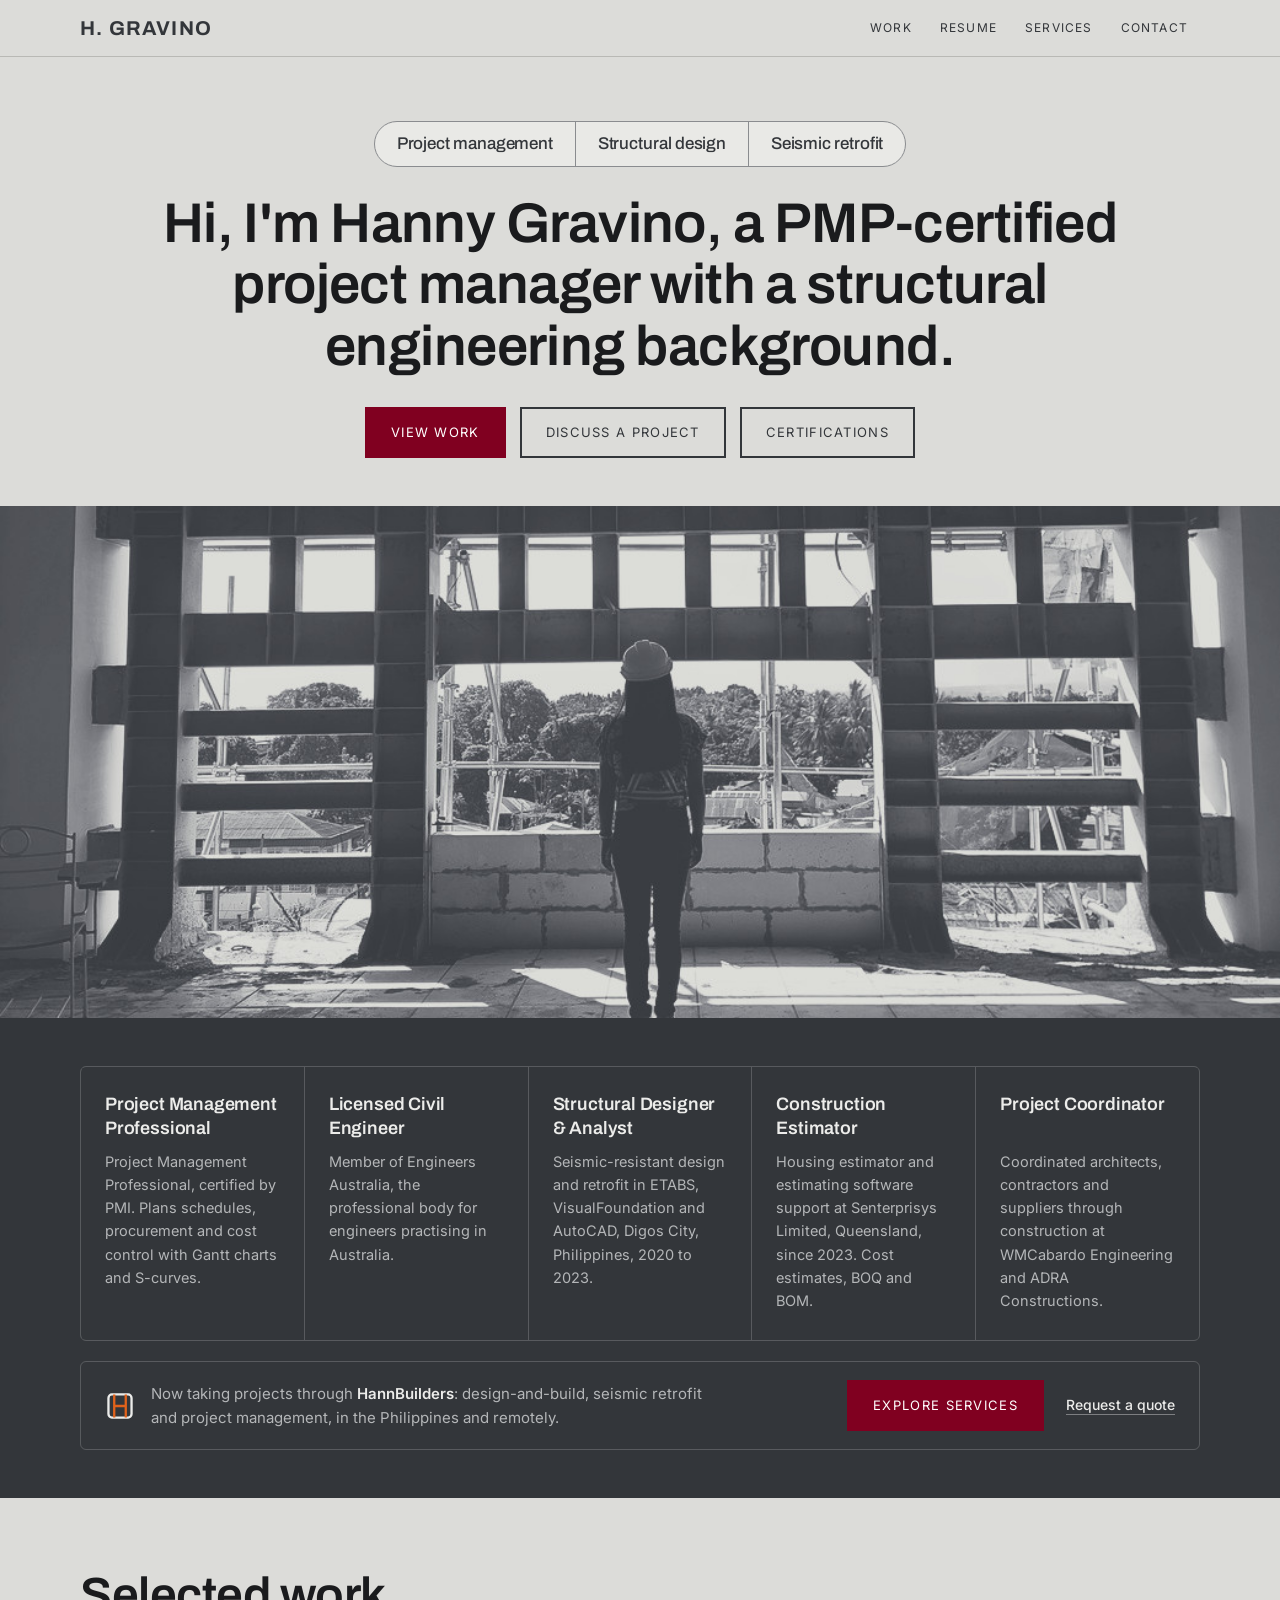
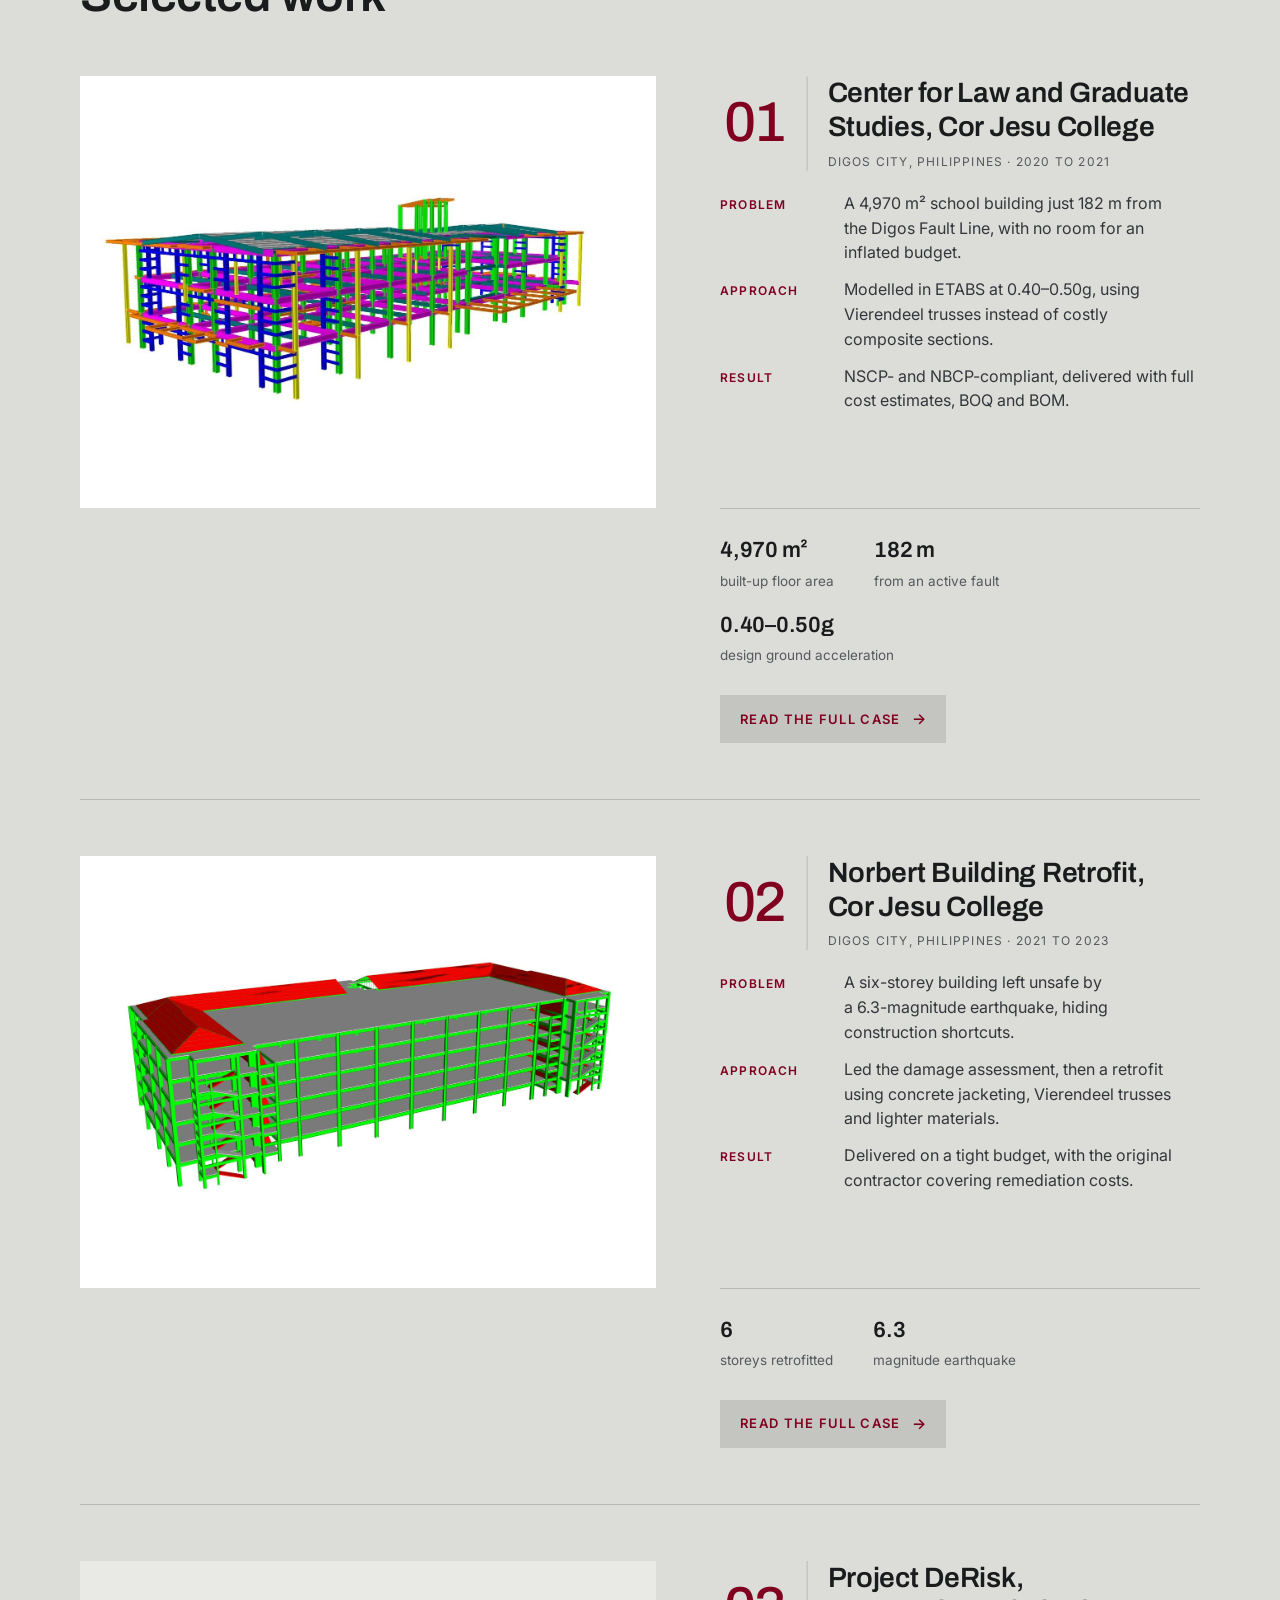
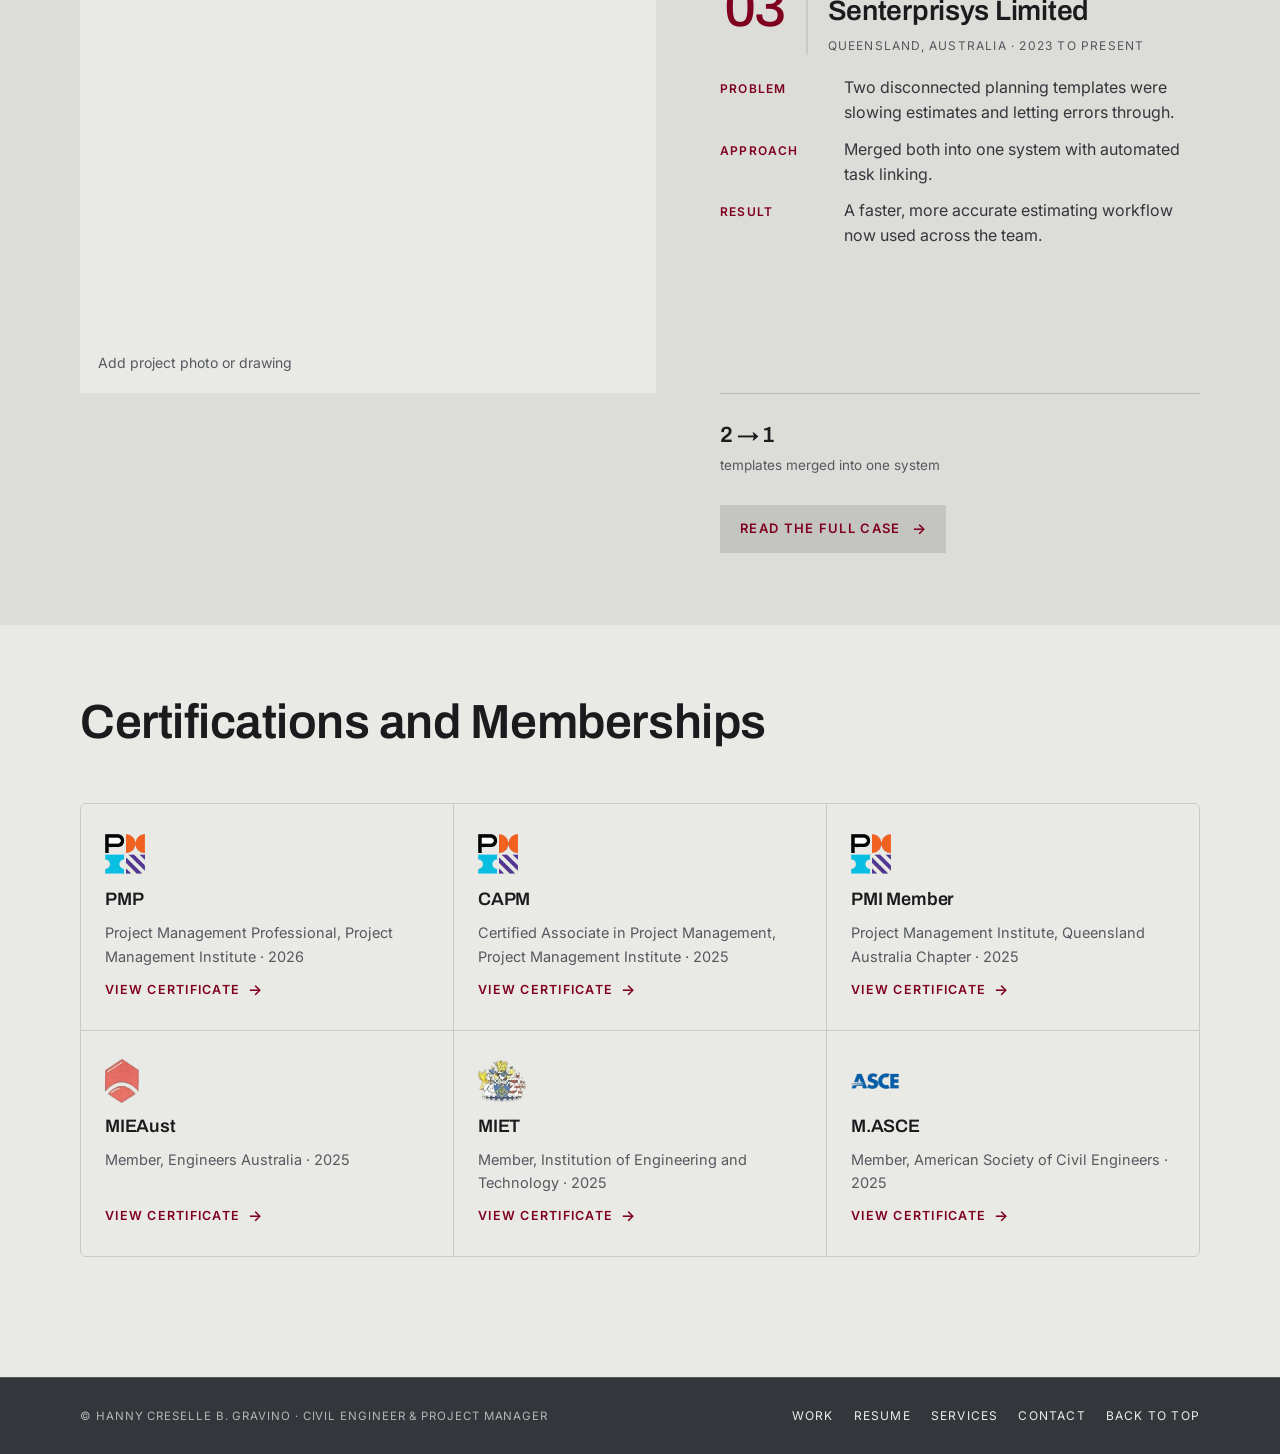
==== index.html @ 773bd971 "Turn the qualifications button into a HannBuilders teaser strip Framed strip the width of the table:" ====
<!doctype html>
<html lang="en">
<head>
<meta charset="utf-8">
<meta name="viewport" content="width=device-width, initial-scale=1">
<title>Gravino Engineering</title>
<meta name="description" content="Hanny Gravino, PMP-certified project manager with a structural engineering background.">
<link rel="preconnect" href="https://fonts.googleapis.com">
<link rel="preconnect" href="https://fonts.gstatic.com" crossorigin>
<link href="https://fonts.googleapis.com/css2?family=Archivo:wght@500;600;700&family=Inter:wght@400;500;600&display=swap" rel="stylesheet">
<link rel="stylesheet" href="styles.css">
</head>
<body>
<div id="top"></div>

<header class="site-nav">
  <div class="wrap nav-inner">
    <a class="wordmark" href="index.html#top">H. Gravino</a>
    <nav aria-label="Main">
      <ul class="nav-links">
        <li><a href="index.html#work">Work</a></li>
        <li><a href="resume.html">Resume</a></li>
        <li><a href="services.html">Services</a></li>
        <li><a href="contact.html">Contact</a></li>
      </ul>
    </nav>
  </div>
</header>

<main>
  <section id="profile">
    <div class="hero-stage">
    <svg class="hero-art hero-art--left" style="--art-step:0.0512s" viewBox="0 0 240 320" aria-hidden="true" focusable="false">
      <g fill="none" stroke="currentColor" stroke-width="1" vector-effect="non-scaling-stroke" stroke-linejoin="round">
        <g class="art-building">
          <line x1="0" y1="318" x2="240" y2="318" pathLength="1" style="--i:0"/>
          <rect x="20" y="210" width="130" height="108" pathLength="1" style="--i:1"/>
          <line x1="20" y1="246" x2="150" y2="246" pathLength="1" style="--i:2"/>
          <line x1="20" y1="282" x2="150" y2="282" pathLength="1" style="--i:3"/>
          <line x1="63" y1="210" x2="63" y2="318" pathLength="1" style="--i:4"/>
          <line x1="106" y1="210" x2="106" y2="318" pathLength="1" style="--i:5"/>
          <rect x="32" y="220" width="20" height="16" pathLength="1" style="--i:6"/><rect x="75" y="220" width="20" height="16" pathLength="1" style="--i:7"/><rect x="118" y="220" width="20" height="16" pathLength="1" style="--i:8"/>
          <rect x="32" y="256" width="20" height="16" pathLength="1" style="--i:9"/><rect x="75" y="256" width="20" height="16" pathLength="1" style="--i:10"/><rect x="118" y="256" width="20" height="16" pathLength="1" style="--i:11"/>
          <rect x="75" y="292" width="20" height="26" pathLength="1" style="--i:12"/>
        </g>
        <g class="art-crane">
          <line x1="184" y1="318" x2="184" y2="48" pathLength="1" style="--i:13"/>
          <line x1="196" y1="318" x2="196" y2="48" pathLength="1" style="--i:14"/>
          <polyline points="184,318 196,300 184,282 196,264 184,246 196,228 184,210 196,192 184,174 196,156 184,138 196,120 184,102 196,84 184,66 196,48" pathLength="1" style="--i:15"/>
          <g class="art-jib">
            <line x1="60" y1="48" x2="236" y2="48" pathLength="1" style="--i:16"/>
            <line x1="60" y1="40" x2="236" y2="40" pathLength="1" style="--i:17"/>
            <polyline points="60,48 68,40 76,48 84,40 92,48 100,40 108,48 116,40 124,48 132,40 140,48 148,40 156,48 164,40 172,48 180,40 188,48 196,40 204,48 212,40 220,48 228,40 236,48" pathLength="1" style="--i:18"/>
            <polyline points="184,40 190,14 196,40" pathLength="1" style="--i:19"/>
            <line x1="190" y1="14" x2="60" y2="40" pathLength="1" style="--i:20"/>
            <line x1="190" y1="14" x2="236" y2="40" pathLength="1" style="--i:21"/>
            <rect x="214" y="48" width="20" height="12" pathLength="1" style="--i:22"/>
            <rect x="198" y="52" width="14" height="12" pathLength="1" style="--i:23"/>
            <line class="art-hook-line" x1="112" y1="48" x2="112" y2="150" pathLength="1" style="--i:24"/>
            <path class="art-hook" d="M112 150 v8 a5 5 0 1 1 -8 4" pathLength="1" style="--i:25"/>
          </g>
        </g>
      </g>
    </svg>

      <div class="wrap hero">
        <ul class="specialties" aria-label="Specializations">
          <li>Project management</li>
          <li>Structural design</li>
          <li>Seismic retrofit</li>
        </ul>
        <h1>Hi, I'm Hanny Gravino, a <span class="nowrap">PMP-certified</span> project manager with a structural engineering background.</h1>
        <div class="actions">
          <a class="btn btn-primary" href="#work">View Work</a>
          <a class="btn btn-ghost" href="contact.html">Discuss a Project</a>
          <a class="btn btn-ghost" href="#certifications">Certifications</a>
        </div>
      </div>

    <svg class="hero-art hero-art--right" style="--art-step:0.0413s" viewBox="0 0 240 320" aria-hidden="true" focusable="false">
      <g fill="none" stroke="currentColor" stroke-width="1" vector-effect="non-scaling-stroke" stroke-linejoin="round">
        <line x1="0" y1="318" x2="240" y2="318" pathLength="1" style="--i:0"/>
        <g class="art-frame">
          <line x1="40" y1="318" x2="40" y2="60" pathLength="1" style="--i:1"/>
          <line x1="100" y1="318" x2="100" y2="60" pathLength="1" style="--i:2"/>
          <line x1="160" y1="318" x2="160" y2="60" pathLength="1" style="--i:3"/>
          <line x1="220" y1="318" x2="220" y2="60" pathLength="1" style="--i:4"/>
          <line x1="40" y1="60" x2="220" y2="60" pathLength="1" style="--i:5"/>
          <line x1="40" y1="103" x2="220" y2="103" pathLength="1" style="--i:6"/>
          <line x1="40" y1="146" x2="220" y2="146" pathLength="1" style="--i:7"/>
          <line x1="40" y1="189" x2="220" y2="189" pathLength="1" style="--i:8"/>
          <line x1="40" y1="232" x2="220" y2="232" pathLength="1" style="--i:9"/>
          <line x1="40" y1="275" x2="220" y2="275" pathLength="1" style="--i:10"/>
          <line x1="40" y1="52" x2="220" y2="52" pathLength="1" style="--i:11"/>
          <line x1="40" y1="52" x2="40" y2="60" pathLength="1" style="--i:12"/><line x1="220" y1="52" x2="220" y2="60" pathLength="1" style="--i:13"/>
          <g class="art-truss">
            <line x1="55" y1="146" x2="55" y2="189" pathLength="1" style="--i:14"/><line x1="70" y1="146" x2="70" y2="189" pathLength="1" style="--i:15"/><line x1="85" y1="146" x2="85" y2="189" pathLength="1" style="--i:16"/>
            <line x1="115" y1="146" x2="115" y2="189" pathLength="1" style="--i:17"/><line x1="130" y1="146" x2="130" y2="189" pathLength="1" style="--i:18"/><line x1="145" y1="146" x2="145" y2="189" pathLength="1" style="--i:19"/>
            <line x1="175" y1="146" x2="175" y2="189" pathLength="1" style="--i:20"/><line x1="190" y1="146" x2="190" y2="189" pathLength="1" style="--i:21"/><line x1="205" y1="146" x2="205" y2="189" pathLength="1" style="--i:22"/>
          </g>
          <line x1="40" y1="275" x2="100" y2="318" pathLength="1" style="--i:23"/><line x1="100" y1="275" x2="40" y2="318" pathLength="1" style="--i:24"/>
          <line x1="40" y1="232" x2="100" y2="275" pathLength="1" style="--i:25"/><line x1="100" y1="232" x2="40" y2="275" pathLength="1" style="--i:26"/>
          <line x1="16" y1="60" x2="16" y2="318" pathLength="1" style="--i:27"/>
          <line x1="12" y1="60" x2="20" y2="60" pathLength="1" style="--i:28"/><line x1="12" y1="318" x2="20" y2="318" pathLength="1" style="--i:29"/>
          <line x1="12" y1="146" x2="20" y2="146" pathLength="1" style="--i:30"/><line x1="12" y1="189" x2="20" y2="189" pathLength="1" style="--i:31"/>
        </g>
      </g>
    </svg>
    </div>

    <div class="hero-photo">
      <img src="assets/hero-site.jpg" alt="Hanny Gravino in a hard hat, standing on an upper floor facing the new steel Vierendeel frames of a seismic retrofit" width="1041" height="590" decoding="async" fetchpriority="high">
    </div>

    <div class="band">
      <div class="wrap quals"><ul class="stats" aria-label="Qualifications">
        <li class="stat"><div class="num">Project Management Professional</div><div class="cap">Project Management Professional, certified by PMI. Plans schedules, procurement and cost control with Gantt charts and S-curves.</div></li>
        <li class="stat"><div class="num">Licensed Civil Engineer</div><div class="cap">Member of Engineers Australia, the professional body for engineers practising in Australia.</div></li>
        <li class="stat"><div class="num">Structural Designer &amp; Analyst</div><div class="cap">Seismic-resistant design and retrofit in ETABS, VisualFoundation and AutoCAD, Digos City, Philippines, 2020 to 2023.</div></li>
        <li class="stat"><div class="num">Construction Estimator</div><div class="cap">Housing estimator and estimating software support at Senterprisys Limited, Queensland, since 2023. Cost estimates, BOQ and BOM.</div></li>
        <li class="stat"><div class="num">Project Coordinator</div><div class="cap">Coordinated architects, contractors and suppliers through construction at WMCabardo Engineering and ADRA Constructions.</div></li>
      </ul>
      <div class="quals-cta">
        <div class="quals-cta-text">
          <svg class="quals-cta-mark" width="30" height="30" viewBox="0 0 26 26" fill="none" stroke-width="2" aria-hidden="true" focusable="false"><rect x="3" y="3" width="20" height="20" rx="3" stroke="currentColor"/><path d="M8 3v20M18 3v20M8 13h10" stroke="#E2621B"/></svg>
          <p>Now taking projects through <strong>HannBuilders</strong>: design-and-build, seismic retrofit and project management, in the Philippines and remotely.</p>
        </div>
        <div class="quals-cta-actions"><a class="btn btn-primary" href="services.html">Explore Services</a><a class="quals-cta-link" href="services.html#quote">Request a quote</a></div>
      </div></div>
    </div>
  </section>

  <section class="block work" id="work">
    <div class="wrap">
      <h2 class="section-title">Selected work</h2>

      <div class="cases">
        <article class="case">
          <figure class="case-media">
            <a class="case-photo case-photo--img" href="case-cor-jesu-law.html" tabindex="-1">
              <img src="assets/cases/cor-jesu-law/etabs-3d-model.jpg" alt="ETABS 3D model of the Center for Law and Graduate Studies steel frame, colour-coded by member group" width="1400" height="661" loading="lazy" decoding="async">
            </a>
          </figure>
          <div class="case-body">
            <div class="case-main">
              <div class="case-head">
                <span class="case-num" aria-hidden="true">01</span>
                <div class="case-heading">
                  <h3>Center for Law and Graduate Studies, Cor Jesu College</h3>
                  <p class="case-meta">Digos City, Philippines &middot; 2020 to 2021</p>
                </div>
              </div>
              <div class="case-story">
                <dl>
                  <div class="story-row">
                    <dt>Problem</dt>
                    <dd>A 4,970 m&sup2; school building just 182 m from the Digos Fault Line, with no room for an inflated budget.</dd>
                  </div>
                  <div class="story-row">
                    <dt>Approach</dt>
                    <dd>Modelled in ETABS at 0.40&ndash;0.50g, using Vierendeel trusses instead of costly composite sections.</dd>
                  </div>
                  <div class="story-row">
                    <dt>Result</dt>
                    <dd>NSCP- and NBCP-compliant, delivered with full cost estimates, BOQ and BOM.</dd>
                  </div>
                </dl>
              </div>
            </div>
            <div class="case-extra">
              <ul class="case-figures">
                <li><strong>4,970 m&sup2;</strong><span>built-up floor area</span></li>
                <li><strong>182 m</strong><span>from an active fault</span></li>
                <li><strong>0.40&ndash;0.50g</strong><span>design ground acceleration</span></li>
              </ul>
              <a class="case-link" href="case-cor-jesu-law.html">Read the Full Case</a>
            </div>
          </div>
        </article>

        <article class="case">
          <figure class="case-media">
            <a class="case-photo case-photo--img case-photo--roomy" href="case-norbert-retrofit.html" tabindex="-1">
              <img src="assets/cases/norbert-retrofit/existing-and-new-3d.jpg" alt="ETABS 3D model of the six-storey Norbert Building with the new steel dampers and stair frame" width="1200" height="629" loading="lazy" decoding="async">
            </a>
          </figure>
          <div class="case-body">
            <div class="case-main">
              <div class="case-head">
                <span class="case-num" aria-hidden="true">02</span>
                <div class="case-heading">
                  <h3>Norbert Building Retrofit, Cor Jesu College</h3>
                  <p class="case-meta">Digos City, Philippines &middot; 2021 to 2023</p>
                </div>
              </div>
              <div class="case-story">
                <dl>
                  <div class="story-row">
                    <dt>Problem</dt>
                    <dd>A six-storey building left unsafe by a 6.3-magnitude earthquake, hiding construction shortcuts.</dd>
                  </div>
                  <div class="story-row">
                    <dt>Approach</dt>
                    <dd>Led the damage assessment, then a retrofit using concrete jacketing, Vierendeel trusses and lighter materials.</dd>
                  </div>
                  <div class="story-row">
                    <dt>Result</dt>
                    <dd>Delivered on a tight budget, with the original contractor covering remediation costs.</dd>
                  </div>
                </dl>
              </div>
            </div>
            <div class="case-extra">
              <ul class="case-figures">
                <li><strong>6</strong><span>storeys retrofitted</span></li>
                <li><strong>6.3</strong><span>magnitude earthquake</span></li>
              </ul>
              <a class="case-link" href="case-norbert-retrofit.html">Read the Full Case</a>
            </div>
          </div>
        </article>

        <article class="case">
          <figure class="case-media">
            <div class="case-photo"><span>Add project photo or drawing</span></div>
          </figure>
          <div class="case-body">
            <div class="case-main">
              <div class="case-head">
                <span class="case-num" aria-hidden="true">03</span>
                <div class="case-heading">
                  <h3>Project DeRisk, Senterprisys Limited</h3>
                  <p class="case-meta">Queensland, Australia &middot; 2023 to present</p>
                </div>
              </div>
              <div class="case-story">
                <dl>
                  <div class="story-row">
                    <dt>Problem</dt>
                    <dd>Two disconnected planning templates were slowing estimates and letting errors through.</dd>
                  </div>
                  <div class="story-row">
                    <dt>Approach</dt>
                    <dd>Merged both into one system with automated task linking.</dd>
                  </div>
                  <div class="story-row">
                    <dt>Result</dt>
                    <dd>A faster, more accurate estimating workflow now used across the team.</dd>
                  </div>
                </dl>
              </div>
            </div>
            <div class="case-extra">
              <ul class="case-figures">
                <li><strong>2 &rarr; 1</strong><span>templates merged into one system</span></li>
              </ul>
              <a class="case-link" href="case-project-derisk.html">Read the Full Case</a>
            </div>
          </div>
        </article>
      </div>
    </div>
  </section>

  <section class="creds-band" id="certifications">
    <div class="wrap creds-wrap">
      <h2 class="section-title">Certifications and Memberships</h2>
      <div class="quals cred-table">
        <ul class="cred-grid" aria-label="Certifications and memberships">
          <li class="cred-cell"><a class="cred-open" href="assets/certificates/pmp.jpg" data-title="Project Management Professional (PMP)" aria-haspopup="dialog"><span class="cred-logo"><img src="assets/issuers/pmi.png" alt="" width="40" height="40"></span><span class="cred-title">PMP</span><span class="cred-desc">Project Management Professional, Project Management Institute &middot; 2026</span><span class="cred-view">View certificate</span></a></li>
          <li class="cred-cell"><a class="cred-open" href="assets/certificates/capm.jpg" data-title="Certified Associate in Project Management (CAPM)" aria-haspopup="dialog"><span class="cred-logo"><img src="assets/issuers/pmi.png" alt="" width="40" height="40"></span><span class="cred-title">CAPM</span><span class="cred-desc">Certified Associate in Project Management, Project Management Institute &middot; 2025</span><span class="cred-view">View certificate</span></a></li>
          <li class="cred-cell"><a class="cred-open" href="assets/certificates/pmi-member.jpg" data-title="Project Management Institute membership" aria-haspopup="dialog"><span class="cred-logo"><img src="assets/issuers/pmi.png" alt="" width="40" height="40"></span><span class="cred-title">PMI Member</span><span class="cred-desc">Project Management Institute, Queensland Australia Chapter &middot; 2025</span><span class="cred-view">View certificate</span></a></li>
          <li class="cred-cell"><a class="cred-open" href="assets/certificates/engineers-australia.jpg" data-title="Member, Engineers Australia (MIEAust)" aria-haspopup="dialog"><span class="cred-logo"><img src="assets/issuers/engineers-australia.png" alt="" width="34" height="44"></span><span class="cred-title">MIEAust</span><span class="cred-desc">Member, Engineers Australia &middot; 2025</span><span class="cred-view">View certificate</span></a></li>
          <li class="cred-cell"><a class="cred-open" href="assets/certificates/iet.jpg" data-title="Member, Institution of Engineering and Technology (MIET)" aria-haspopup="dialog"><span class="cred-logo"><img src="assets/issuers/iet.png" alt="" width="48" height="42"></span><span class="cred-title">MIET</span><span class="cred-desc">Member, Institution of Engineering and Technology &middot; 2025</span><span class="cred-view">View certificate</span></a></li>
          <li class="cred-cell"><a class="cred-open" href="assets/certificates/asce.jpg" data-title="Member, American Society of Civil Engineers (M.ASCE)" aria-haspopup="dialog"><span class="cred-logo"><img src="assets/issuers/asce.png" alt="" width="48" height="16"></span><span class="cred-title">M.ASCE</span><span class="cred-desc">Member, American Society of Civil Engineers &middot; 2025</span><span class="cred-view">View certificate</span></a></li>
        </ul>
      </div>
    </div>
  </section>

  <dialog class="cert-dialog" aria-labelledby="cert-dialog-title">
    <div class="cert-dialog-bar">
      <h3 id="cert-dialog-title"></h3>
      <button class="cert-close" type="button" aria-label="Close certificate">&times;</button>
    </div>
    <img class="cert-image" alt="" src="" decoding="async">
  </dialog>
</main>

<footer class="site-foot">
  <div class="wrap foot-inner">
    <span>&copy; Hanny Creselle B. Gravino &middot; Civil Engineer &amp; Project Manager</span>
    <nav aria-label="Footer">
      <ul class="foot-links">
        <li><a href="index.html#work">Work</a></li>
        <li><a href="resume.html">Resume</a></li>
        <li><a href="services.html">Services</a></li>
        <li><a href="contact.html">Contact</a></li>
        <li><a href="#top">Back to top</a></li>
      </ul>
    </nav>
  </div>
</footer>
<script>
(() => {
  const dialog = document.querySelector('.cert-dialog');
  if (!dialog || typeof dialog.showModal !== 'function') return;
  const image = dialog.querySelector('.cert-image');
  const title = dialog.querySelector('#cert-dialog-title');
  let opener = null;
  document.querySelectorAll('.cred-open').forEach((link) => {
    link.addEventListener('click', (event) => {
      event.preventDefault();
      opener = link;
      image.src = link.getAttribute('href');
      image.alt = link.dataset.title + ' certificate';
      title.textContent = link.dataset.title;
      dialog.showModal();
    });
  });
  dialog.querySelector('.cert-close').addEventListener('click', () => dialog.close());
  // A click on the dimmed backdrop lands on the dialog element itself.
  dialog.addEventListener('click', (event) => { if (event.target === dialog) dialog.close(); });
  dialog.addEventListener('close', () => { if (opener) opener.focus(); });
})();
</script>
<script>
(() => {
  // Scroll-linked motion for the hero line art: sets --p (0 to 1) as the hero scrolls away.
  const stage = document.querySelector('.hero-stage');
  if (!stage || window.matchMedia('(prefers-reduced-motion: reduce)').matches) return;
  let visible = true;
  let ticking = false;
  const update = () => {
    ticking = false;
    const progress = Math.min(1, Math.max(0, window.scrollY / (stage.offsetHeight || 1)));
    stage.style.setProperty('--p', progress.toFixed(3));
  };
  new IntersectionObserver(([entry]) => { visible = entry.isIntersecting; }).observe(stage);
  window.addEventListener('scroll', () => {
    if (visible && !ticking) { ticking = true; window.requestAnimationFrame(update); }
  }, { passive: true });
  update();
})();
</script>
</body>
</html>
---- styles.css ----
:root{
  --hero-measure:980px;
  --tab-bar-height:44px;
  --bg:#DCDCD9;
  --panel:#E9E9E6;
  --heading:#1A1B1D;
  --ink:#33363A;
  --ink-muted:#55595E;
  --rule:#B9B9B5;
  --rule-strong:#8A8C8F;
  --button-soft:#C4C4C0;
  --button-soft-hover:#B9B9B5;
  --accent:#800020;
  --accent-on:#FFFFFF;
  --accent-text:#800020;
  --band:#33363A;
  --band-ink:#ECECEA;
  --band-line:rgba(255,255,255,0.18);
  --band-hover:#3B3E43;
  --accent-on-band:#E6A3B0;
  --band-muted:#B4B6B8;
  --card:#E9E9E6;
  --card-line:#C9C9C5;
  --card-hover:#E1E1DD;

  --font-display:'Archivo','Segoe UI',sans-serif;
  --font-body:'Inter','Segoe UI',sans-serif;
}
*{box-sizing:border-box;}
/* The canvas is graphite so short pages continue the footer below it; body keeps the grey page colour. */
html{background:var(--band);}
html:has(.site-foot--light){background:var(--bg);}
body{margin:0;}
[hidden]{display:none !important;}
.sr-only{position:absolute; width:1px; height:1px; overflow:hidden; clip-path:inset(50%); white-space:nowrap;}
body{
  background:var(--bg);
  color:var(--ink);
  font-family:var(--font-body);
  font-size:17px;
  line-height:1.6;
}
@media (prefers-reduced-motion: no-preference){
  html{scroll-behavior:smooth;}
  a, .btn{transition:background-color 180ms, color 180ms, border-color 180ms;}
}
h1,h2,h3{
  font-family:var(--font-display);
  color:var(--heading);
  letter-spacing:-0.01em;
  text-wrap:balance;
  margin:0;
  font-weight:600;
}
p{margin:0;}
.nowrap{white-space:nowrap;}
a{color:inherit;}
a:focus-visible, .btn:focus-visible{outline:3px solid var(--ink); outline-offset:3px;}
.band a:focus-visible, .band .btn:focus-visible{outline-color:var(--band-ink);}
.wrap{
  max-width:1160px;
  margin:0 auto;
  padding-inline:max(20px, env(safe-area-inset-left, 0px)) max(20px, env(safe-area-inset-right, 0px));
}
.label{
  display:flex;
  align-items:center;
  gap:10px;
  font-family:var(--font-body);
  font-size:12px;
  letter-spacing:0.12em;
  text-transform:uppercase;
  color:var(--accent-text);
}
.label::before{content:""; width:20px; height:3px; background:var(--accent); flex:none;}

.btn{
  display:inline-block;
  padding:13px 24px;
  font-family:var(--font-body);
  font-size:13px;
  letter-spacing:0.1em;
  text-transform:uppercase;
  text-decoration:none;
  border:2px solid transparent;
  cursor:pointer;
}
.btn-primary{background:var(--accent); color:var(--accent-on); border-color:var(--accent);}
.btn-primary:hover{background:var(--ink); border-color:var(--ink); color:var(--bg);}
.btn-ghost{border-color:var(--ink); color:var(--ink);}
.btn-ghost:hover{background:var(--accent); border-color:var(--accent); color:var(--accent-on);}

.placeholder{
  border:2px dashed var(--rule-strong);
  padding:18px;
  font-size:15px;
  color:var(--ink-muted);
}
.ph-tag{
  display:inline-block;
  font-family:var(--font-body);
  font-size:11px;
  letter-spacing:0.1em;
  text-transform:uppercase;
  color:var(--accent-text);
  border:1px solid var(--accent);
  padding:2px 8px;
  margin-bottom:8px;
}

/* NAV */
header.site-nav{
  position:sticky;
  top:env(safe-area-inset-top, 0px);
  z-index:10;
  background:var(--bg);
  border-bottom:1px solid var(--rule);
}
.nav-inner{
  display:flex;
  align-items:center;
  justify-content:space-between;
  gap:12px 24px;
  flex-wrap:wrap;
  padding-block:12px;
}
.wordmark{
  font-family:var(--font-display);
  font-weight:700;
  font-size:20px;
  letter-spacing:0.06em;
  text-transform:uppercase;
  text-decoration:none;
}
.nav-links{display:flex; gap:4px; flex-wrap:wrap; list-style:none; margin:0; padding:0;}
.nav-links a{
  display:block;
  padding:6px 12px;
  font-family:var(--font-body);
  font-size:12px;
  letter-spacing:0.1em;
  text-transform:uppercase;
  text-decoration:none;
  color:var(--ink);
}
.nav-links a:hover{background:var(--accent); color:var(--accent-on);}
/* "page" marks the current page; "true" marks the current section (Work, on the case pages). */
.nav-links a[aria-current]{box-shadow:inset 0 -2px 0 var(--accent);}
.nav-links a[aria-current]:hover{box-shadow:none;}

/* PROFILE */
.hero{
  display:flex;
  flex-direction:column;
  align-items:center;
  text-align:center;
  padding-block:64px 48px;
}
.hero h1{
  max-width:var(--hero-measure);
  font-size:clamp(30px, 5vw, 56px);
  line-height:1.1;
  letter-spacing:-0.01em;
}
.specialties{
  list-style:none;
  margin:0 0 26px;
  padding:0;
  display:flex;
  width:fit-content;
  max-width:100%;
  border:1px solid var(--rule-strong);
  border-radius:999px;
  background:var(--panel);
  overflow:hidden;
}
.specialties li{
  padding:12px clamp(12px, 1.7vw, 24px);
  font-family:var(--font-display);
  font-weight:500;
  font-size:clamp(15px, 1.35vw, 17px);
  line-height:1.15;
  letter-spacing:-0.005em;
  white-space:nowrap;
}
.specialties li + li{border-left:1px solid var(--rule-strong);}
@media (max-width:560px){
  .specialties{flex-direction:column; border-radius:28px; width:100%;}
  .specialties li{padding:11px 22px; white-space:normal;}
  .specialties li + li{border-left:none; border-top:1px solid var(--rule-strong);}
}
.hero .actions{margin-top:30px; display:flex; gap:14px; flex-wrap:wrap; justify-content:center;}
.hero-photo{
  position:relative;
  height:clamp(240px, 40vw, 520px);
  background:var(--rule);
  overflow:hidden;
}
/* Site photo, gradient-mapped to the page palette: highlights match --bg, shadows sit at a deep graphite. */
.hero-photo img{position:absolute; inset:0; display:block; width:100%; height:100%; object-fit:cover; object-position:50% 55%;}
.hero-photo .wrap{
  position:relative;
  height:100%;
  display:flex;
  flex-direction:column;
  justify-content:flex-end;
  align-items:flex-start;
  padding-block:20px;
  font-size:15px;
  color:var(--ink);
  z-index:1;
}
.headshot{
  display:block;
  width:100%;
  max-width:260px;
  height:auto;
  aspect-ratio:4/5;
  object-fit:cover;
  background:var(--panel);
}
@media (max-width:860px){
  .hero{padding-block:44px 36px;}
}

.band{display:flow-root; overflow-x:clip; background:var(--band); color:var(--band-ink);}
.stats{
  display:grid;
  grid-template-columns:repeat(5, 1fr);
  gap:1px;
  margin:0;
  padding:0;
  list-style:none;
  overflow:hidden;
  border:1px solid var(--band-line);
  border-radius:6px;
}
.quals{padding-block:48px;}
/* HannBuilders teaser strip under the qualifications table: framed like the table, text left, actions right. */
.quals-cta{display:flex; align-items:center; justify-content:space-between; gap:20px 32px; margin-top:20px; padding:18px 24px; border:1px solid var(--band-line); border-radius:6px;}
.quals-cta-text{display:flex; align-items:center; gap:16px; min-width:0;}
.quals-cta-mark{flex:none; color:var(--band-ink);}
.quals-cta-text p{margin:0; max-width:62ch; font-size:15px; line-height:1.55; color:var(--band-muted);}
.quals-cta-text strong{color:var(--band-ink); font-weight:600;}
.quals-cta-actions{flex:none; display:flex; align-items:center; gap:22px;}
.quals-cta-link{color:var(--band-ink); font-size:14px; font-weight:500; text-decoration:underline; text-underline-offset:4px; text-decoration-color:rgba(236,236,234,.4);}
.quals-cta-link:hover{color:var(--accent-on-band); text-decoration-color:currentColor;}
@media (max-width:760px){
  .quals-cta{flex-direction:column; align-items:flex-start;}
  .quals-cta-actions{flex-wrap:wrap;}
}
.stat{display:grid; grid-row:span 2; grid-template-rows:subgrid; row-gap:10px; background:var(--band); box-shadow:-1px 0 0 var(--band-line), 0 -1px 0 var(--band-line); padding:26px 24px 28px;}
.stat .num{
  font-family:var(--font-display);
  font-weight:600;
  align-self:start;
  font-size:18px;
  line-height:1.3;
  letter-spacing:-0.01em;
  color:var(--band-ink);
  font-variant-numeric:tabular-nums;
}
.stat .cap{font-size:14.5px; line-height:1.6; color:var(--band-muted);}
@media (max-width:1024px){
  .stats{grid-template-columns:repeat(6, 1fr);}
  .stat{grid-column:span 2;}
  .stat:nth-child(n+4){grid-column:span 3;}
}
/* Light variant of the table for sections on the page background. */
.quals--light{padding-block:40px 0;}
.quals--light .stats{border-color:var(--rule);}
.quals--light .stat{background:var(--bg); box-shadow:-1px 0 0 var(--rule), 0 -1px 0 var(--rule);}
.quals--light .stat .num{color:var(--heading);}
.quals--light .stat .cap{color:var(--ink-muted);}
@media (max-width:640px){.stats{grid-template-columns:1fr;} .quals{padding-block:32px;} .stat, .stat:nth-child(n+4){grid-column:auto; padding:22px 20px;}}

.career{
  display:grid;
  grid-template-columns:1.5fr 1fr;
  gap:56px;
  padding-block:64px 72px;
}
.section-title{
  font-size:clamp(30px, 4.2vw, 48px);
  line-height:1.05;
}
.career h2.section-title{font-size:clamp(26px, 3vw, 36px);}
.timeline{margin-top:24px; display:flex; flex-direction:column; gap:30px;}
.t-row{
  position:relative;
  padding-left:28px;
  display:grid;
  grid-template-columns:170px 1fr;
  gap:20px;
}
.t-row::before{
  content:"";
  position:absolute;
  left:0; top:6px;
  width:11px; height:11px;
  border-radius:50%;
  background:var(--accent);
  box-shadow:0 0 0 3px var(--bg);
}
.t-row::after{
  content:"";
  position:absolute;
  left:5px; top:17px; bottom:-36px;
  width:1px;
  background:var(--rule);
}
.timeline .t-row:last-child::after{display:none;}
/* Liquid fill (enabled by script): a graphite rail with burgundy flowing down it as the page scrolls. */
.timeline.tl-anim{position:relative; --fill-duration:450ms;}
.timeline.tl-anim .t-row::after{display:none;}
.timeline.tl-anim::before, .timeline.tl-anim::after{content:""; position:absolute; left:4.5px; top:var(--rail-top, 0px); width:2px; z-index:0;}
.timeline.tl-anim::before{height:var(--rail-height, 0px); background:var(--rule-strong);}
.timeline.tl-anim::after{height:var(--fill, 0px); background:var(--accent); transition:height var(--fill-duration) cubic-bezier(0.4, 0, 0.2, 1);}
.timeline.tl-anim .t-row::before{z-index:1; background:var(--rule-strong); transition:background-color 200ms ease-out var(--dot-delay, 0ms);}
.timeline.tl-anim .t-row:first-child::before, .timeline.tl-anim .t-row.is-filled::before{background:var(--accent);}
.t-date{
  font-family:var(--font-body);
  font-size:12.5px;
  letter-spacing:0.04em;
  color:var(--ink-muted);
  padding-top:4px;
}
.t-role{font-weight:600; font-size:18px; line-height:1.3;}
.t-org{color:var(--ink-muted); font-size:15.5px; margin-top:2px;}
.t-logo{display:block; width:48px; height:48px; object-fit:contain; object-position:left center; margin-bottom:10px;}
.timeline--logos{gap:44px;}
.career .placeholder{margin-top:24px;}
/* The headshot's top edge sits on the divider under the tab buttons. */
.career-side{margin-top:var(--tab-bar-height);}
.career-side .placeholder{margin-top:0;}
.tab-list{display:flex; flex-wrap:wrap; gap:4px 28px; border-bottom:1px solid var(--rule);}
.tab{
  min-height:var(--tab-bar-height);
  padding:10px 0;
  background:none;
  border:0;
  cursor:pointer;
  font-family:var(--font-body);
  font-size:13px;
  font-weight:600;
  letter-spacing:0.1em;
  text-transform:uppercase;
  color:var(--ink-muted);
  box-shadow:inset 0 -2px 0 transparent;
  transition:color 180ms, box-shadow 180ms;
}
.tab:hover{color:var(--heading);}
.tab[aria-selected="true"]{color:var(--heading); box-shadow:inset 0 -2px 0 var(--accent);}
.tab:focus-visible{outline:3px solid var(--ink); outline-offset:3px;}
.tab-panel + .tab-panel{margin-top:56px;}
.tab-panel:focus-visible{outline:3px solid var(--ink); outline-offset:6px;}
.tabs-ready .tab-panel{margin-top:32px;}
/* With tabs active the tab label names the panel, so the heading is kept for screen readers only. */
.tabs-ready .tab-panel > .section-title{position:absolute; width:1px; height:1px; overflow:hidden; clip-path:inset(50%); white-space:nowrap;}
.tabs-ready .tab-panel > .timeline{margin-top:0;}
@media (prefers-reduced-motion: no-preference){
  .tabs-ready .tab-panel:not([hidden]){animation:tab-in 200ms ease-out;}
}
@media (prefers-reduced-motion: no-preference){
  .tab.is-popping{animation:tab-pop 260ms cubic-bezier(0.34, 1.56, 0.64, 1);}
}
@keyframes tab-pop{0%{transform:scale(1);} 45%{transform:scale(1.08);} 100%{transform:scale(1);}}
@keyframes tab-in{from{opacity:0.35;} to{opacity:1;}}
@media (max-width:860px){
  .career{grid-template-columns:1fr; gap:36px; padding-block:48px 56px;}
  .career-side{margin-top:0;}
}
@media (max-width:520px){
  .t-row{grid-template-columns:1fr; gap:4px;}
}

/* SECTIONS */
section.block{
  padding-block:72px;
  border-top:1px solid var(--rule);
}
section.work{border-top:none;}
.cases{margin-top:56px; display:grid; gap:56px;}
.case + .case{border-top:1px solid var(--rule); padding-top:56px;}
.case{
  display:grid;
  grid-template-columns:6fr 5fr;
  column-gap:clamp(32px, 5vw, 72px);
  row-gap:0;
  align-items:start;
}
.case-media{margin:0; grid-column:1; grid-row:1;}
/* Header and story sit beside the photo; the figures divider starts where the photo ends. */
.case-body{display:contents;}
.case-main{grid-column:2; grid-row:1; min-width:0;}
.case-extra{grid-column:2; grid-row:2; min-width:0;}
.case-photo{
  aspect-ratio:4/3;
  background:var(--panel);
  display:flex;
  align-items:flex-end;
  padding:18px;
  font-size:14px;
  color:var(--ink-muted);
}
/* A real project image sits whole inside the 4:3 frame; screenshots have white grounds, so the frame matches. */
.case-photo--img{display:block; padding:0; overflow:hidden; background:#fff;}
.case-photo--img img{display:block; width:100%; height:100%; object-fit:contain; transition:transform 300ms cubic-bezier(0.2, 0, 0, 1);}
.case-photo--roomy img{padding:7%;}
.case:has(.case-link:hover) .case-photo--img img, .case-photo--img:hover img{transform:scale(1.03);}
@media (prefers-reduced-motion: reduce){ .case-photo--img img{transition:none;} }
.case-head{--num-size:clamp(44px, 4.4vw, 60px); display:flex; align-items:center; gap:20px;}
.case-heading{position:relative; min-width:0; padding-left:20px;}
/* The divider: a tile the width of the number column plus the gap, clipped to a 1px line at rest.
   Hovering (or focusing) the case's "Read the Full Case" link unclips it leftward, turns it burgundy
   and centres the number in white; leaving reverses it. */
.case-heading::before{
  content:"";
  position:absolute;
  top:0; bottom:0; right:100%;
  width:calc(var(--num-size) * 1.2 + 20px);
  background:var(--rule);
  clip-path:inset(0 0 0 calc(100% - 1px));
  transition:clip-path 180ms cubic-bezier(0.2, 0, 0, 1) 60ms, background-color 120ms ease;
}
.case:has(.case-link:hover) .case-heading::before, .case:has(.case-link:focus-visible) .case-heading::before{
  clip-path:inset(0);
  background:var(--accent);
  transition:clip-path 200ms cubic-bezier(0.2, 0, 0, 1), background-color 120ms ease 60ms;
}
.case:has(.case-link:hover) .case-num, .case:has(.case-link:focus-visible) .case-num{color:var(--accent-on); transform:translateX(10px); transition:transform 200ms cubic-bezier(0.2, 0, 0, 1), color 120ms ease 60ms;}
.case-num{
  display:block;
  flex:none;
  position:relative;
  z-index:1;
  width:1.2em;
  text-align:center;
  transition:transform 180ms cubic-bezier(0.2, 0, 0, 1) 60ms, color 120ms ease;
  font-variant-numeric:tabular-nums;
  font-family:var(--font-display);
  font-weight:500;
  font-size:var(--num-size);
  line-height:1;
  letter-spacing:-0.04em;
  color:var(--accent-text);
}
.case-meta{
  margin-top:8px;
  font-size:12px;
  letter-spacing:0.1em;
  text-transform:uppercase;
  color:var(--ink-muted);
}
.case h3{font-size:clamp(22px, 2.2vw, 28px); line-height:1.2;}
.case-figures{list-style:none; margin:0; padding:24px 0 0; border-top:1px solid var(--rule); display:flex; flex-wrap:wrap; gap:16px 40px;}
.case-figures li{display:grid; gap:2px;}
.case-figures strong{
  font-family:var(--font-display);
  font-weight:600;
  font-size:22px;
  letter-spacing:-0.01em;
  color:var(--heading);
  font-variant-numeric:tabular-nums;
}
.case-figures span{font-size:13.5px; color:var(--ink-muted);}
.case-story{margin-top:20px;}
.case-story dl{margin:0; display:grid; gap:12px;}
.story-row{display:grid; grid-template-columns:108px 1fr; gap:16px; align-items:baseline;}
.story-row dt{
  justify-self:start;
  /* Padding is always present (pulled back with a negative margin at rest) so the hover state
     never changes the row height or pushes the description sideways. */
  padding:3px 8px;
  margin-left:-8px;
  font-size:12px;
  font-weight:600;
  letter-spacing:0.1em;
  text-transform:uppercase;
  color:var(--accent-text);
  transform-origin:left center;
  transition:background-color 220ms ease-out, color 220ms ease-out, margin-left 220ms ease-out, transform 260ms cubic-bezier(0.34, 1.56, 0.64, 1);
}
.case:has(.case-link:hover) .story-row dt, .case:has(.case-link:focus-visible) .story-row dt{background:var(--accent); color:var(--accent-on); margin-left:0; transform:scale(1.08);}
@media (prefers-reduced-motion: reduce){ .case-heading::before, .case-num, .story-row dt{transition:none;} }
.story-row dd{margin:0; font-size:16px; line-height:1.55; max-width:52ch; text-wrap:pretty;}
.case-link{
  margin-top:28px;
  display:inline-flex;
  align-items:center;
  gap:12px;
  min-height:44px;
  padding:12px 20px;
  background:var(--button-soft);
  font-size:13px;
  font-weight:600;
  letter-spacing:0.1em;
  text-transform:uppercase;
  text-decoration:none;
  color:var(--accent-text);
}
.case-link::after{content:"\2192"; font-size:15px; letter-spacing:0; transition:transform 180ms;}
.case-link:hover{background:var(--button-soft-hover);}
.case-link:hover::after{transform:translateX(3px);}
.case-link:focus-visible{outline:3px solid var(--ink); outline-offset:3px;}
@media (prefers-reduced-motion: reduce){ .case-link::after{transition:none;} }
@media (max-width:520px){
  .story-row{grid-template-columns:1fr; gap:2px;}
}

/* Dedicated case pages */
.case-page{padding-block:40px 80px;}
.case-back{
  display:inline-flex;
  align-items:center;
  gap:8px;
  padding-block:6px;
  font-size:12px;
  font-weight:600;
  letter-spacing:0.1em;
  text-transform:uppercase;
  text-decoration:none;
  color:var(--ink-muted);
}
.case-back::before{content:"\2190"; font-size:15px; letter-spacing:0; transition:transform 180ms;}
.case-back:hover{color:var(--accent-text);}
.case-back:hover::before{transform:translateX(-3px);}
.case-page .case-head{margin-top:28px;}
.case-page h1{font-size:clamp(28px, 3.6vw, 44px); line-height:1.1;}
.case-page .case-media{margin:40px 0 0;}
.case-page .case-photo{aspect-ratio:16/9;}
.case-page .case-figures{margin-top:40px;}
.case-sections{margin-top:56px; display:grid; gap:40px; max-width:880px;}
.case-section{display:grid; grid-template-columns:160px 1fr; gap:24px; align-items:baseline;}
.case-section h2{
  font-family:var(--font-body);
  font-size:12px;
  font-weight:600;
  letter-spacing:0.1em;
  text-transform:uppercase;
  color:var(--accent-text);
}
.case-section p{margin:0; font-size:18px; line-height:1.65; max-width:62ch; text-wrap:pretty;}
.case-next{
  margin-top:72px;
  padding-top:28px;
  border-top:1px solid var(--rule);
  display:grid;
  gap:6px;
  text-decoration:none;
  color:var(--heading);
}
.case-next-label{font-size:12px; font-weight:600; letter-spacing:0.1em; text-transform:uppercase; color:var(--ink-muted);}
.case-next-title{font-family:var(--font-display); font-weight:600; font-size:clamp(22px, 2.4vw, 30px); line-height:1.2;}
.case-next-title::after{content:"\2192"; display:inline-block; margin-left:0.35em; transition:transform 180ms;}
.case-next:hover .case-next-title{color:var(--accent-text);}
.case-next:hover .case-next-title::after{transform:translateX(4px);}
/* Case story pages: a reading column of short chapters with figures that may run wider than the text. */
.story-lede{margin-top:28px; max-width:62ch; font-size:clamp(19px, 1.7vw, 22px); line-height:1.55; color:var(--heading); text-wrap:pretty;}
.story-figure{margin:0; min-width:0;}
.story-figure a{display:block; background:var(--panel); cursor:zoom-in;}
.story-figure img{display:block; width:100%; height:auto;}
.story-figure a:focus-visible{outline:3px solid var(--ink); outline-offset:3px;}
.story-figure figcaption, .story-note{margin-top:10px; font-size:14px; line-height:1.5; color:var(--ink-muted); max-width:62ch;}
.story-hero{margin-top:36px;}
.story-hero img{aspect-ratio:758/427; object-fit:cover;}
.case-story-page .case-figures{margin-top:32px;}
.story-body{margin-top:24px; display:grid; gap:0;}
.story-chapter{display:grid; gap:20px; padding-block:56px 0; min-width:0;}
.story-chapter + .story-chapter{border-top:1px solid var(--rule); margin-top:56px;}
.story-chapter h2{max-width:760px; font-size:clamp(24px, 2.6vw, 32px); line-height:1.15;}
.story-chapter > p{font-size:18px; line-height:1.65; max-width:62ch; text-wrap:pretty;}
.story-chapter > .story-figure:not(.story-figure--wide), .story-key, .story-tools{max-width:760px;}
.story-chapter > .story-figure, .story-chapter > .story-pair, .story-chapter > .story-videos{margin-block:12px;}
.story-pair{display:grid; grid-template-columns:1fr 1fr; gap:24px; align-items:start;}
.story-key{display:flex; align-items:baseline; gap:14px; flex-wrap:wrap; padding:18px 0 18px 20px; border-left:3px solid var(--accent);}
.story-key strong{font-family:var(--font-display); font-weight:600; font-size:clamp(32px, 3.4vw, 44px); line-height:1; letter-spacing:-0.02em; color:var(--heading); font-variant-numeric:tabular-nums;}
.story-key span{font-size:15px; color:var(--ink-muted);}
.story-videos{display:grid; grid-template-columns:repeat(3, 1fr); gap:16px;}
.story-video{margin:0; min-width:0;}
.story-video video{display:block; width:100%; height:auto; aspect-ratio:800/440; background:#000;}
.story-video figcaption{margin-top:10px; display:grid; gap:2px; font-size:14px; color:var(--ink-muted);}
.story-video figcaption strong{font-family:var(--font-display); font-weight:600; font-size:16px; color:var(--heading); font-variant-numeric:tabular-nums;}
.story-chapter > .story-note{margin-top:-8px;}
/* Before/after video pairs: each row is one mode, existing on the left, retrofitted on the right. */
.story-videos--pairs{grid-template-columns:repeat(2, 1fr); max-width:960px;}
.story-list{margin:0; padding-left:1.2em; display:grid; gap:8px; max-width:62ch; font-size:18px; line-height:1.6;}
.story-list li::marker{color:var(--accent);}
.story-tools{display:flex; flex-wrap:wrap; gap:6px 16px; padding-top:20px; border-top:1px solid var(--rule); font-size:15px; color:var(--ink-muted);}
.story-tools span{font-size:12px; font-weight:600; letter-spacing:0.1em; text-transform:uppercase; color:var(--accent-text); padding-top:2px;}
/* Full engineering file: grouped thumbnails that open in the figure pop-up. */
.story-file{margin-top:80px; padding-top:48px; border-top:1px solid var(--rule);}
.story-file h2{font-size:clamp(26px, 3vw, 36px); line-height:1.1;}
.story-file > p{margin-top:10px; color:var(--ink-muted);}
.story-file h3{margin-top:36px; font-family:var(--font-body); font-size:12px; font-weight:600; letter-spacing:0.1em; text-transform:uppercase; color:var(--accent-text);}
.file-grid{margin:14px 0 0; padding:0; list-style:none; display:grid; grid-template-columns:repeat(4, 1fr); gap:20px 16px;}
.file-grid li{min-width:0;}
.file-grid a{display:grid; gap:8px; text-decoration:none; color:var(--ink); cursor:zoom-in;}
.file-grid img{display:block; width:100%; height:auto; aspect-ratio:4/3; object-fit:contain; background:var(--panel); border:1px solid var(--card-line); transition:border-color 180ms;}
.file-grid span{font-size:13.5px; line-height:1.4;}
.file-grid a:hover img{border-color:var(--rule-strong);}
.file-grid a:hover span{color:var(--accent-text);}
.file-grid a:focus-visible{outline:3px solid var(--ink); outline-offset:3px;}
@media (max-width:1024px){ .file-grid{grid-template-columns:repeat(3, 1fr);} }
@media (max-width:760px){
  .story-pair, .story-videos{grid-template-columns:1fr;}
  .file-grid{grid-template-columns:repeat(2, 1fr);}
  .story-chapter{padding-top:40px;}
  .story-chapter + .story-chapter{margin-top:40px;}
}
@media (prefers-reduced-motion: reduce){ .file-grid img{transition:none;} }
@media (max-width:640px){.case-section{grid-template-columns:1fr; gap:6px;} .case-sections{gap:28px;}}
@media (prefers-reduced-motion: reduce){ .case-back::before, .case-next-title::after{transition:none;} }
@media (max-width:860px){
  .cases{gap:40px;}
  .case + .case{padding-top:40px;}
  .case{grid-template-columns:1fr; row-gap:24px;}
  .case-media, .case-main, .case-extra{grid-column:1; grid-row:auto;}
}


.band .section-title{color:var(--band-ink);}
/* Certifications use the hero pill colour (--card = --panel): graphite headline, framed table. */
.creds-band{display:flow-root; background:var(--card);}
.creds-wrap{padding-block:72px;}
.cred-table{margin-top:8px;}
.cred-grid{display:grid; grid-template-columns:repeat(3, 1fr); gap:1px; margin:0; padding:0; list-style:none; overflow:hidden; border:1px solid var(--card-line); border-radius:6px;}
/* Issuer logos sit directly on the card in their own colours, no backing tile. */
.cred-cell{display:flex; background:var(--card); box-shadow:-1px 0 0 var(--card-line), 0 -1px 0 var(--card-line), -1px -1px 0 var(--card-line);}
.cred-open{
  display:flex;
  flex-direction:column;
  gap:10px;
  width:100%;
  padding:26px 24px 28px;
  color:var(--heading);
  text-decoration:none;
  transition:background-color 180ms;
}
.cred-open:hover{background:var(--card-hover);}
.cred-open:focus-visible{outline:3px solid var(--heading); outline-offset:-3px;}
/* Issuer logo stacks above the title in a 48px row, left-aligned like the school logos on the Education tab. */
.cred-open{--cred-logo:48px;}
.cred-logo{flex:none; display:flex; align-items:center; height:var(--cred-logo);}
.cred-logo img{display:block;}
.cred-title{font-family:var(--font-display); font-weight:600; font-size:18px; line-height:1.3; letter-spacing:-0.01em;}
.cred-desc{flex:1; font-size:14.5px; line-height:1.6; color:var(--ink-muted);}
.cred-view{display:inline-flex; align-items:center; gap:8px; font-size:12.5px; font-weight:600; letter-spacing:0.1em; text-transform:uppercase; color:var(--accent-text);}
.cred-view::after{content:"\2192"; font-size:15px; letter-spacing:0; transition:transform 180ms;}
.cred-open:hover .cred-view::after{transform:translateX(3px);}
@media (max-width:1024px){ .cred-grid{grid-template-columns:repeat(2, 1fr);} }
@media (max-width:640px){ .cred-grid{grid-template-columns:1fr;} .creds-wrap{padding-block:56px;} }
@media (prefers-reduced-motion: reduce){ .cred-open, .cred-view::after{transition:none;} }

.cert-dialog{
  padding:0;
  border:0;
  max-width:min(94vw, 1100px);
  max-height:94vh;
  background:var(--panel);
  color:var(--ink);
  box-shadow:0 24px 64px rgba(0,0,0,0.35);
}
.cert-dialog::backdrop{background:rgba(20,21,23,0.78);}
.cert-dialog-bar{display:flex; align-items:center; justify-content:space-between; gap:16px; padding:10px 10px 10px 20px;}
.cert-dialog-bar h3{font-size:17px; line-height:1.3;}
.cert-close{
  flex:none;
  width:44px;
  height:44px;
  border:0;
  background:var(--button-soft);
  color:var(--accent-text);
  font-size:24px;
  line-height:1;
  cursor:pointer;
}
.cert-close:hover{background:var(--button-soft-hover);}
.cert-close:focus-visible{outline:3px solid var(--ink); outline-offset:2px;}
.cert-image{
  display:block;
  max-width:min(94vw, 1100px);
  max-height:calc(94vh - 64px);
  width:auto;
  height:auto;
  margin:0 auto;
  object-fit:contain;
  background:#fff;
}
#training .timeline{margin-top:32px;}

/* CONTACT */
.contact{padding-block:80px 72px;}
.contact .section-title{color:var(--band-ink);}
.contact-grid{
  margin-top:40px;
  display:grid;
  grid-template-columns:1fr 1fr;
  gap:56px;
  align-items:start;
}
.contact-note{font-size:19px; max-width:40ch; color:var(--band-ink);}
.contact-lines{border-top:1px solid rgba(255,255,255,0.18);}
.c-row{
  display:grid;
  grid-template-columns:120px 1fr;
  gap:16px;
  padding-block:15px;
  border-bottom:1px solid rgba(255,255,255,0.18);
  align-items:baseline;
}
.c-row .k{
  font-family:var(--font-body);
  font-size:11.5px;
  letter-spacing:0.1em;
  text-transform:uppercase;
  color:var(--band-muted);
}
.c-row .v{font-family:var(--font-body); font-size:14px; color:var(--band-ink);}

/* Contact rows as actions: email/phone copy, LinkedIn opens.
   Hover grows a burgundy tile behind the icon from the left (same move as the case-number divider);
   copying swaps the icon for a check that draws in with a small pop. */
.c-action{
  grid-template-columns:120px 1fr auto;
  align-items:center;
  width:100%;
  margin:0;
  padding-inline:0;
  border:0;
  border-bottom:1px solid var(--band-line);
  background:none;
  font:inherit;
  color:var(--band-ink);
  text-align:left;
  text-decoration:none;
  cursor:pointer;
}
/* The tile hugs the icon and its label; its height matches the 28px icon badge. */
.c-action .k{
  position:relative;
  display:flex;
  align-items:center;
  gap:4px;
  width:fit-content;
  height:28px;
  margin-block:-6px;
  padding-right:10px;
}
.c-badge{
  position:relative;
  flex:none;
  display:grid;
  place-items:center;
  width:28px;
  height:28px;
}
.k-label{position:relative; transition:color 120ms ease;}
.c-action .k::before{
  content:"";
  position:absolute;
  inset:0;
  background:var(--accent);
  clip-path:inset(0 100% 0 0 round 4px);
  transition:clip-path 180ms cubic-bezier(0.2, 0, 0, 1);
}
.c-icon, .c-check{
  position:relative;
  grid-area:1 / 1;
  width:16px;
  height:16px;
  fill:none;
  stroke:currentColor;
  stroke-width:1.5;
  stroke-linecap:round;
  stroke-linejoin:round;
}
.c-icon{color:var(--band-muted); transition:color 120ms ease, opacity 120ms ease;}
.c-check{color:var(--accent-on); stroke-width:2; opacity:0;}
.c-check path{stroke-dasharray:1; stroke-dashoffset:1;}
.c-val{
  background:linear-gradient(var(--accent-on-band), var(--accent-on-band)) no-repeat left bottom / 0 1px;
  padding-bottom:2px;
  transition:background-size 180ms cubic-bezier(0.2, 0, 0, 1);
}
.c-hint{
  font-family:var(--font-body);
  font-size:11.5px;
  letter-spacing:0.1em;
  text-transform:uppercase;
  color:var(--accent-on-band);
  opacity:0;
  transition:opacity 150ms ease;
}
.c-arrow{display:inline-block; transition:transform 180ms cubic-bezier(0.2, 0, 0, 1);}
.c-action:hover .k::before, .c-action:focus-visible .k::before, .c-action.is-copied .k::before{clip-path:inset(0 round 4px);}
.c-action:hover .c-icon, .c-action:focus-visible .c-icon, .c-action:hover .k-label, .c-action:focus-visible .k-label, .c-action.is-copied .k-label{color:var(--accent-on);}
.c-action:hover .c-val, .c-action:focus-visible .c-val{background-size:100% 1px;}
.c-action:hover .c-hint, .c-action:focus-visible .c-hint, .c-action.is-copied .c-hint{opacity:1;}
.c-action:hover .c-arrow, .c-action:focus-visible .c-arrow{transform:translate(2px, -2px);}
.c-action:focus-visible{outline:2px solid var(--band-ink); outline-offset:4px;}
.c-action.is-copied .c-icon{opacity:0; transition:none;}
.c-action.is-copied .c-check{opacity:1;}
.c-action.is-copied .c-badge{animation:c-pop 260ms cubic-bezier(0.34, 1.56, 0.64, 1);}
.c-action.is-copied .c-check path{animation:c-draw 220ms cubic-bezier(0.2, 0, 0, 1) 40ms forwards;}
.c-action.is-copied .c-hint{opacity:1; animation:c-rise 200ms cubic-bezier(0.2, 0, 0, 1);}
@keyframes c-pop{50%{transform:scale(1.15);}}
@keyframes c-draw{to{stroke-dashoffset:0;}}
@keyframes c-rise{from{opacity:0; transform:translateY(6px);}}
@media (prefers-reduced-motion: reduce){
  .c-action .k::before, .c-icon, .k-label, .c-val, .c-hint, .c-arrow{transition:none;}
  .c-action.is-copied .c-badge, .c-action.is-copied .c-hint{animation:none;}
  .c-action.is-copied .c-check path{animation:none; stroke-dashoffset:0;}
  .c-action:hover .c-arrow, .c-action:focus-visible .c-arrow{transform:none;}
}
@media (max-width:760px){.contact-grid{grid-template-columns:1fr; gap:36px;}}

/* Full-bleed graphite footer; the top rule keeps it distinct from the graphite contact band. */
footer.site-foot{
  background:var(--band);
  border-top:1px solid var(--band-line);
  font-family:var(--font-body);
  font-size:11.5px;
  letter-spacing:0.08em;
  text-transform:uppercase;
  color:var(--band-muted);
}
.foot-inner{
  align-items:center;
  padding-block:22px;
  display:flex;
  justify-content:space-between;
  gap:12px;
  flex-wrap:wrap;
}

.page-head{padding-block:56px 8px;}
.page-head h1{margin-top:14px; font-size:clamp(34px, 4.6vw, 52px); line-height:1.05;}
.page-head + .career{padding-top:40px;}

.contact-note{margin-top:20px;}
.contact-lines{margin-top:32px;}

#contact-form{display:grid; gap:18px;}
.field{display:grid; gap:6px;}
.field label{
  font-size:12px;
  font-weight:500;
  letter-spacing:0.1em;
  text-transform:uppercase;
  color:var(--band-muted);
}
.field .opt{text-transform:none; letter-spacing:0;}
.field input, .field textarea{
  width:100%;
  min-height:46px;
  padding:11px 14px;
  font:inherit;
  font-size:16px;
  color:var(--band-ink);
  background:rgba(255,255,255,0.06);
  border:1px solid rgba(255,255,255,0.5);
  border-radius:0;
}
.field textarea{resize:vertical; min-height:140px;}
.field input:focus-visible, .field textarea:focus-visible{outline:2px solid var(--band-ink); outline-offset:2px; border-color:var(--band-ink);}
.field [aria-invalid="true"]{border-color:#FF9AA8;}
.field-err{font-size:14px; color:#FFB3BD;}
#contact-form .btn{justify-self:start; min-height:46px;}
#contact-form .btn:disabled{opacity:0.6; cursor:progress;}
.form-status{font-size:15px; min-height:1.6em; color:var(--band-ink);}
.form-status[data-kind="error"]{color:#FFB3BD;}
.hp{position:absolute; left:-9999px; width:1px; height:1px; opacity:0;}

.hero-stage{position:relative; overflow-x:clip;}
.hero-stage > .hero{position:relative; z-index:1;}
.hero-art{
  display:none;
  position:absolute;
  bottom:0;
  width:min(260px, calc(50% - var(--hero-measure) / 2 - 48px));
  height:auto;
  color:var(--rule-strong);
  opacity:0.45;
  pointer-events:none;
}
.hero-art--left{right:calc(50% + var(--hero-measure) / 2 + 24px);}
.hero-art--right{left:calc(50% + var(--hero-measure) / 2 + 24px);}
@media (min-width:1320px){ .hero-art{display:block;} }

/* Line art motion: strokes draw in on load; crane and frame respond to scroll via --p (0 to 1). */
.hero-art [pathLength]{stroke-dasharray:1; stroke-dashoffset:0;}
@keyframes art-draw{from{stroke-dashoffset:1; stroke-opacity:0;} 1%{stroke-opacity:1;} to{stroke-dashoffset:0;}}
.hero-art{--art-seg:0.22s;}
@media (prefers-reduced-motion: no-preference){
  /* Each stroke draws on its own, one after another, like a pen drafting the drawing. */
  .hero-art [pathLength]{animation:art-draw var(--art-seg) cubic-bezier(0.4, 0, 0.2, 1) both; animation-delay:calc(var(--i, 0) * var(--art-step));}
}
.art-jib{transform-box:view-box; transform-origin:190px 44px; transform:rotate(calc(var(--p, 0) * -10deg));}
.art-hook-line{transform-box:view-box; transform-origin:112px 48px; transform:scaleY(calc(1 + var(--p, 0) * 0.25));}
.art-hook{transform:translateY(calc(var(--p, 0) * 25.5px));}
.art-frame{transform-box:view-box; transform-origin:130px 318px; transform:scaleY(calc(0.94 + var(--p, 0) * 0.06));}
.art-truss{opacity:calc(0.35 + var(--p, 0) * 0.65);}
@media (prefers-reduced-motion: reduce){
  .hero-stage{--p:1;}
}

.band .btn-primary:hover{background:var(--band-ink); border-color:var(--band-ink); color:var(--band);}

html{scroll-padding-top:80px;}
@media (max-width:640px){ html{scroll-padding-top:120px;} }

.foot-links{display:flex; flex-wrap:wrap; gap:4px 20px; list-style:none; margin:0; padding:0;}
.foot-links a{display:block; padding-block:6px; font-size:12px; letter-spacing:0.1em; text-decoration:none; color:var(--band-ink);}
.foot-links a:hover{color:var(--accent-on-band);}
.foot-links a:focus-visible{outline-color:var(--band-ink);}
.foot-links a[aria-current="page"]{box-shadow:inset 0 -2px 0 var(--accent-on-band);}
/* Contact page uses the light footer, so it stands apart from the graphite contact band. */
footer.site-foot--light{background:none; border-top:0; color:var(--ink-muted);}
.site-foot--light .foot-links a{color:var(--ink);}
.site-foot--light .foot-links a:hover{color:var(--accent-text);}
.site-foot--light .foot-links a:focus-visible{outline-color:var(--heading);}
.site-foot--light .foot-links a[aria-current="page"]{box-shadow:inset 0 -2px 0 var(--accent);}

.cv-download{margin-top:24px; display:flex; align-items:center; flex-wrap:wrap; gap:10px 16px;}
.cv-meta{font-size:13px; color:var(--ink-muted);}

/* ===== HannBuilders services page ===== */
/* Scoped brand: charcoal + safety orange, used calmly. Every selector here starts with .hb or html:has(.hb). */
.hb{
  --hb-ink:#1E2124; --hb-ink-2:#4A4E53; --hb-muted:#6B6F74; --hb-bg:#F4F2EE; --hb-panel:#FFFFFF; --hb-stone:#E7E4DE; --hb-line:#DCD8D0;
  --hb-orange:#E2621B; --hb-orange-deep:#B44912; --hb-orange-soft:#FBE9DE; --hb-orange-light:#F0884F;
  --hb-ease:cubic-bezier(0.2, 0, 0, 1);
  display:block; background:var(--hb-bg); color:var(--hb-ink); padding-bottom:72px;
}
html:has(.hb){scroll-padding-top:calc(var(--hb-nav-h, 64px) + var(--hb-bar-h, 66px) + 16px);}
.hb h1, .hb h2, .hb h3{font-family:var(--font-display); font-stretch:88%; font-weight:800; color:var(--hb-ink); letter-spacing:-0.01em; margin:0;}
.hb a{color:inherit;}
.hb :focus-visible{outline:3px solid var(--hb-orange); outline-offset:3px;}

/* Brand bar */
.hb .hb-bar{position:sticky; top:var(--hb-nav-h, 64px); z-index:9; background:rgba(244,242,238,.94); backdrop-filter:blur(8px); border-bottom:1px solid var(--hb-line);}
.hb .hb-bar-inner{display:flex; align-items:center; justify-content:space-between; gap:20px; min-height:66px;}
.hb .hb-mark{display:flex; align-items:center; gap:10px; text-decoration:none; font-family:var(--font-display); font-weight:800; font-size:20px; letter-spacing:.02em; color:var(--hb-ink);}
.hb .hb-mark small{font-size:inherit; font-weight:500; color:var(--hb-orange-deep);}
.hb .hb-links{display:flex; gap:26px; font-size:14px;}
.hb .hb-links a{color:var(--hb-ink-2); text-decoration:none;}
.hb .hb-links a:hover{color:var(--hb-ink);}

/* Pills and small parts */
.hb .hb-pill{display:inline-flex; align-items:center; justify-content:center; gap:10px; min-height:44px; padding:10px 12px 10px 20px; border:0; border-radius:999px; font:600 14px var(--font-body); text-decoration:none; cursor:pointer; transition:background-color .2s, box-shadow .2s;}
.hb .hb-pill:hover{box-shadow:0 6px 18px rgba(30,33,36,.16);}
.hb .hb-ar{width:26px; height:26px; border-radius:50%; display:inline-grid; place-items:center; font-size:13px; transition:transform .2s var(--hb-ease);}
.hb .hb-pill:hover .hb-ar{transform:translateX(3px) rotate(-45deg);}
.hb .hb-pill--dark{background:var(--hb-ink); color:var(--hb-bg);}
.hb .hb-pill--dark .hb-ar{background:var(--hb-orange); color:var(--hb-ink);}
.hb .hb-pill--orange{background:var(--hb-orange); color:var(--hb-ink);}
.hb .hb-pill--orange .hb-ar{background:var(--hb-ink); color:var(--hb-bg);}
.hb .hb-pill--ghost{background:transparent; color:var(--hb-bg); border:1.5px solid rgba(244,242,238,.45); padding:10px 20px;}
.hb .hb-pill--ghost:hover{background:rgba(244,242,238,.08); box-shadow:none;}
.hb .hb-pill--block{width:100%; margin-top:14px;}
.hb .hb-tag{display:inline-block; font-size:12.5px; font-weight:600; padding:6px 12px; border-radius:999px; background:var(--hb-stone); color:var(--hb-ink-2);}
.hb .hb-ic{width:44px; height:44px; border-radius:12px; background:var(--hb-orange-soft); display:grid; place-items:center; transition:background-color .25s;}
.hb .hb-ic svg{width:22px; height:22px; stroke:var(--hb-orange-deep); fill:none; stroke-width:1.7; transition:stroke .25s;}
.hb .hb-hp{position:absolute; left:-9999px;}

/* Hero */
.hb .hb-hero-wrap{padding:22px max(20px, env(safe-area-inset-left, 0px)) 0;}
.hb .hb-hero{max-width:1208px; margin:0 auto; border-radius:24px; background:var(--hb-ink); color:var(--hb-bg); padding:48px; display:grid; grid-template-columns:1.05fr .95fr; gap:36px;}
.hb .hb-hero-left{display:flex; flex-direction:column; align-items:flex-start;}
.hb .hb-hero-left .hb-tag{background:rgba(244,242,238,.12); color:var(--hb-bg);}
.hb .hb-hero h1{color:var(--hb-bg); font-size:clamp(36px, 4.4vw, 56px); line-height:1.02; margin:18px 0 16px;}
.hb .hb-hero h1 em{font-style:normal; color:var(--hb-orange-light);}
.hb .hb-lead{font-size:17px; line-height:1.6; color:#CFCDC8; max-width:40ch; margin:0 0 26px;}
.hb .hb-ctas{display:flex; gap:12px; flex-wrap:wrap;}
.hb .hb-contact{display:flex; gap:24px; flex-wrap:wrap; margin:28px 0 0; font-size:14px;}
.hb .hb-contact a{color:#CFCDC8; text-decoration:none; border-bottom:1px solid rgba(207,205,200,.35);}
.hb .hb-contact a:hover{color:var(--hb-bg);}
.hb .hb-paths{margin-top:auto; padding-top:34px; width:100%;}
.hb .hb-paths-label{font-size:13px; font-weight:600; color:#CFCDC8; margin:0 0 10px;}
.hb .hb-chips{display:flex; flex-wrap:wrap; gap:8px;}
.hb .hb-chip{display:inline-flex; align-items:center; gap:8px; min-height:40px; border:1px solid rgba(244,242,238,.22); background:rgba(244,242,238,.04); color:var(--hb-bg); font:500 14px var(--font-body); padding:9px 14px; border-radius:999px; cursor:pointer; transition:background-color .2s, border-color .2s, transform .2s var(--hb-ease);}
.hb .hb-chip svg{width:16px; height:16px; stroke:var(--hb-orange-light); fill:none; stroke-width:1.8; flex:none;}
.hb .hb-chip:hover{background:rgba(244,242,238,.10); border-color:rgba(244,242,238,.4); transform:translateY(-2px);}
.hb .hb-chip[aria-pressed="true"]{background:var(--hb-orange); border-color:var(--hb-orange); color:var(--hb-ink);}
.hb .hb-chip[aria-pressed="true"] svg{stroke:var(--hb-ink);}
.hb .hb-answer{margin:12px 0 0; font-size:14px; color:#CFCDC8;}
.hb .hb-answer b{color:var(--hb-bg);}
.hb .hb-answer a{color:var(--hb-orange-light); font-weight:600; text-decoration:none; white-space:nowrap;}
.hb .hb-answer a:hover{text-decoration:underline;}
.hb .hb-recent{margin-top:22px; width:100%;}
.hb .hb-recent-label{font-size:12px; font-weight:600; letter-spacing:.1em; text-transform:uppercase; color:#9E9C97; margin:0 0 10px;}
.hb .hb-recent-grid{display:grid; grid-template-columns:1fr 1fr; gap:10px;}
.hb .hb-mini{display:grid; grid-template-columns:74px 1fr; gap:12px; align-items:center; padding:8px; border-radius:14px; background:rgba(244,242,238,.06); border:1px solid rgba(244,242,238,.10); color:var(--hb-bg); text-decoration:none; transition:background-color .2s, transform .2s var(--hb-ease);}
.hb .hb-mini:hover{background:rgba(244,242,238,.11); transform:translateY(-2px);}
.hb .hb-mini img{width:74px; height:56px; object-fit:cover; border-radius:10px;}
.hb .hb-mini b{display:block; font-size:13.5px; line-height:1.25;}
.hb .hb-mini span span{font-size:12px; color:#B8B6B0;}
.hb .hb-mini i{font-style:normal; color:var(--hb-orange-light); display:inline-block; transition:transform .2s;}
.hb .hb-mini:hover i{transform:translateX(3px);}
.hb .hb-hero-right{display:flex; flex-direction:column; gap:14px;}
.hb .hb-hero-photo{margin:0; border-radius:16px; overflow:hidden; position:relative; max-height:380px; flex:1; min-height:180px;}
.hb .hb-hero-photo img{width:100%; height:100%; object-fit:cover;}
.hb .hb-hero-photo figcaption{position:absolute; left:12px; bottom:12px; font-size:12px; color:var(--hb-bg); background:rgba(30,33,36,.7); padding:5px 10px; border-radius:999px;}

/* Enquiry card, tabs and inputs (also used by the quote form) */
.hb .hb-card{background:var(--hb-panel); color:var(--hb-ink); border-radius:16px; padding:18px; box-shadow:0 18px 40px rgba(0,0,0,.22);}
.hb .hb-tabs{position:relative; display:flex; background:var(--hb-stone); border-radius:999px; padding:4px; margin-bottom:6px;}
.hb .hb-tab{position:relative; z-index:1; flex:1; min-height:36px; border:0; background:none; border-radius:999px; font:600 13px var(--font-body); color:var(--hb-ink-2); cursor:pointer; transition:color .2s;}
.hb .hb-tab[aria-selected="true"]{color:var(--hb-ink);}
.hb .hb-slider{position:absolute; top:4px; bottom:4px; left:4px; width:calc(50% - 4px); background:#fff; border-radius:999px; box-shadow:0 1px 4px rgba(0,0,0,.14); transition:transform .28s var(--hb-ease);}
.hb .hb-tabs[data-tab="ask"] .hb-slider{transform:translateX(100%);}
.hb .hb-label{display:block; font-size:12.5px; font-weight:600; color:var(--hb-ink-2); margin:12px 0 5px;}
.hb .hb-input{width:100%; border:1px solid var(--hb-line); border-radius:10px; padding:10px 12px; font:15px var(--font-body); color:var(--hb-ink); background:#fff; transition:border-color .2s, box-shadow .2s;}
.hb .hb-input:focus{outline:none; border-color:var(--hb-orange); box-shadow:0 0 0 3px rgba(226,98,27,.22);}
.hb .hb-input[aria-invalid="true"]{border-color:#B3261E;}
.hb .hb-err{margin:4px 0 0; font-size:12.5px; color:#B3261E;}
.hb .hb-small{font-size:12px; color:var(--hb-muted); margin:10px 0 0; text-align:center;}
.hb .hb-status{margin:10px 0 0; font-size:13.5px; color:var(--hb-ink-2);}
.hb .hb-status:empty{display:none;}
.hb .hb-status[data-kind="error"]{color:#B3261E;}
.hb .hb-status[data-kind="success"]{color:#1D6B36;}

@media (max-width:900px){
  .hb .hb-links{display:none;}
  .hb .hb-hero{grid-template-columns:1fr; padding:32px 24px;}
}
@media (max-width:640px){
  .hb .hb-hero-wrap{padding-inline:12px;}
  .hb .hb-hero{padding:26px 18px; border-radius:18px;}
  .hb .hb-recent-grid{grid-template-columns:1fr;}
  .hb .hb-mark span{font-size:17px;}
}

/* Trust row */
.hb .hb-trust{list-style:none; margin:18px 0 0; padding:0; display:grid; grid-template-columns:repeat(4, 1fr); gap:14px;}
.hb .hb-t{background:var(--hb-panel); border-radius:16px; padding:16px 18px; display:flex; gap:12px; align-items:flex-start; position:relative; overflow:hidden;}
.hb .hb-t svg{flex:none; width:26px; height:26px; stroke:var(--hb-orange-deep); fill:none; stroke-width:1.7;}
.hb .hb-t b{display:block; font-size:14.5px; line-height:1.3;}
.hb .hb-t span{color:var(--hb-ink-2); font-size:13px;}

/* Sections */
.hb .hb-section{padding-top:88px;}
.hb .hb-head{display:flex; justify-content:space-between; align-items:flex-end; gap:24px; margin-bottom:30px;}
.hb .hb-head h2, .hb .hb-faq-title{font-size:clamp(28px, 3.2vw, 40px); line-height:1.08; margin-top:12px; max-width:20ch;}
.hb .hb-head > p{max-width:42ch; color:var(--hb-ink-2); margin:0;}
.hb .hb-group{font-family:var(--font-display); font-weight:700; font-size:15px; color:var(--hb-ink-2); margin:6px 0 12px; display:flex; align-items:center; gap:10px;}
.hb .hb-group::after{content:""; flex:1; height:1px; background:var(--hb-line);}
.hb .hb-svc{display:grid; grid-template-columns:repeat(3, 1fr); gap:16px; margin-bottom:26px;}
.hb .hb-s{background:var(--hb-panel); border-radius:18px; padding:24px; color:var(--hb-ink-2); font-size:15px;}
.hb .hb-s h3{font-size:20px; margin:16px 0 8px;}
.hb .hb-s p{margin:0;}
.hb .hb-s ul{margin:12px 0 0; padding:0; list-style:none; font-size:14px;}
.hb .hb-s li{padding-left:22px; position:relative; margin-top:6px;}
.hb .hb-s li::before{content:""; position:absolute; left:0; top:7px; width:12px; height:7px; border-left:2px solid var(--hb-orange-deep); border-bottom:2px solid var(--hb-orange-deep); transform:rotate(-45deg);}
.hb .hb-remote{display:inline-block; font:600 11.5px var(--font-body); padding:3px 9px; border-radius:999px; background:var(--hb-stone); color:var(--hb-ink-2); margin-left:6px; vertical-align:middle; font-stretch:100%;}

/* Process */
.hb .hb-process{display:grid; grid-template-columns:.9fr 1.1fr; gap:40px; align-items:start;}
.hb .hb-proc-photo{margin:0; border-radius:20px; overflow:hidden; position:sticky; top:calc(var(--hb-nav-h, 64px) + var(--hb-bar-h, 66px) + 20px);}
.hb .hb-proc-photo img{width:100%; height:auto; aspect-ratio:4/3.3; object-fit:cover;}
.hb .hb-proc-photo figcaption{font-size:13px; color:var(--hb-muted); padding:10px 4px 0;}
.hb .hb-steps{list-style:none; margin:0; padding:0; display:grid; gap:12px;}
.hb .hb-step{background:var(--hb-panel); border-radius:18px; padding:20px 22px; display:grid; grid-template-columns:56px 1fr; gap:14px;}
.hb .hb-step-num{font-family:var(--font-display); font-weight:800; font-size:26px; line-height:1.1; color:var(--hb-orange-deep);}
.hb .hb-step h3{font-size:18px; margin-bottom:4px;}
.hb .hb-step p{margin:0; color:var(--hb-ink-2); font-size:14.5px;}

/* Projects */
.hb .hb-proj{display:grid; grid-template-columns:1fr 1fr; gap:20px;}
.hb .hb-pc{background:var(--hb-panel); border-radius:20px; overflow:hidden; text-decoration:none; color:inherit; display:block;}
.hb .hb-pc-photo{overflow:hidden; aspect-ratio:16/9;}
.hb .hb-pc-photo img{width:100%; height:100%; object-fit:cover;}
.hb .hb-pc-body{padding:22px 24px 24px;}
.hb .hb-meta{margin:0; font-size:12.5px; color:var(--hb-muted); letter-spacing:.06em; text-transform:uppercase;}
.hb .hb-pc h3{font-size:22px; margin:6px 0 14px;}
.hb .hb-figs{display:flex; gap:30px; border-top:1px solid var(--hb-line); padding-top:14px;}
.hb .hb-figs b{display:block; font-family:var(--font-display); font-size:24px; font-weight:800; font-variant-numeric:tabular-nums;}
.hb .hb-figs span{font-size:12.5px; color:var(--hb-muted);}
.hb .hb-more{display:inline-flex; gap:8px; margin-top:16px; font-weight:600; font-size:14px;}
.hb .hb-more i{font-style:normal;}
.hb .hb-fine{font-size:13px; color:var(--hb-muted); margin:14px 0 0;}

/* Why */
.hb .hb-why{display:grid; grid-template-columns:repeat(3, 1fr); gap:16px;}
.hb .hb-w{border-radius:18px; padding:26px; background:var(--hb-ink); color:#CFCDC8; font-size:15px;}
.hb .hb-w h3{color:var(--hb-bg); font-size:20px; margin:14px 0 8px;}
.hb .hb-w p{margin:0;}
.hb .hb-w .hb-ic{background:rgba(240,136,79,.16);}
.hb .hb-w .hb-ic svg{stroke:var(--hb-orange-light);}

/* Founder */
.hb .hb-founder{display:grid; grid-template-columns:.8fr 1.2fr; gap:44px; align-items:center; background:var(--hb-panel); border-radius:24px; padding:36px;}
.hb .hb-fphotos{position:relative; margin:0 22px 22px 0;}
.hb .hb-fphoto-a{border-radius:18px; overflow:hidden; aspect-ratio:4/4.4;}
.hb .hb-fphoto-a img{width:100%; height:100%; object-fit:cover;}
.hb .hb-fphoto-b{position:absolute; right:-22px; bottom:-22px; width:42%; border-radius:14px; overflow:hidden; border:5px solid #fff; box-shadow:0 12px 30px rgba(0,0,0,.18);}
.hb .hb-fphoto-b img{width:100%; height:auto;}
.hb .hb-founder h2{font-size:clamp(26px, 2.8vw, 36px); margin:12px 0 14px;}
.hb .hb-founder p{color:var(--hb-ink-2); margin:0 0 14px;}
.hb .hb-logos{display:flex; align-items:center; gap:22px; margin:20px 0 18px; flex-wrap:wrap;}
.hb .hb-logos img{height:34px; width:auto; filter:grayscale(1); opacity:.75; transition:filter .25s, opacity .25s;}
.hb .hb-logos img:hover{filter:none; opacity:1;}
.hb .hb-ticks{list-style:none; margin:0 0 22px; padding:0; display:flex; gap:18px; flex-wrap:wrap; font-size:14px; font-weight:600;}
.hb .hb-ticks li::before{content:"\2713"; color:var(--hb-orange-deep); margin-right:6px;}

/* FAQ */
.hb .hb-faq{display:grid; grid-template-columns:.8fr 1.2fr; gap:40px;}
.hb .hb-faq-title{margin:12px 0 20px;}
.hb .hb-askcard{background:var(--hb-orange-soft); border-radius:18px; padding:24px;}
.hb .hb-askcard h3{font-size:20px; margin:0 0 8px;}
.hb .hb-askcard p{color:var(--hb-ink-2); font-size:15px; margin:0 0 16px;}
.hb .hb-q{background:var(--hb-panel); border-radius:16px; padding:0 22px; margin-bottom:10px;}
.hb .hb-q summary{list-style:none; cursor:pointer; display:flex; justify-content:space-between; align-items:center; gap:16px; padding:18px 0; min-height:44px; font-weight:600; font-size:16px;}
.hb .hb-q summary::-webkit-details-marker{display:none;}
.hb .hb-q summary::after{content:"+"; flex:none; width:28px; height:28px; border-radius:50%; background:var(--hb-stone); display:grid; place-items:center; font-weight:500; transition:transform .25s, background-color .25s;}
.hb .hb-q[open] summary::after{transform:rotate(45deg); background:var(--hb-orange-soft);}
.hb .hb-q p{margin:0; padding:0 0 18px; color:var(--hb-ink-2); font-size:15px;}

@media (max-width:900px){
  .hb .hb-svc, .hb .hb-why, .hb .hb-trust{grid-template-columns:1fr 1fr;}
  .hb .hb-process, .hb .hb-founder, .hb .hb-faq, .hb .hb-quote{grid-template-columns:1fr;}
  .hb .hb-proc-photo{position:static;}
  .hb .hb-head{flex-direction:column; align-items:flex-start;}
}
@media (max-width:640px){
  .hb .hb-svc, .hb .hb-why, .hb .hb-trust, .hb .hb-proj{grid-template-columns:1fr;}
  .hb .hb-section{padding-top:64px;}
  .hb .hb-founder{padding:22px;}
}

/* Quote */
.hb .hb-quote{background:var(--hb-ink); color:#CFCDC8; border-radius:24px; padding:48px; display:grid; grid-template-columns:.85fr 1.15fr; gap:44px;}
.hb .hb-quote h2{color:var(--hb-bg); font-size:clamp(28px, 3.2vw, 40px); line-height:1.08; margin:14px 0 14px;}
.hb .hb-quote > div > p{margin:0;}
.hb .hb-tag--dark{background:rgba(244,242,238,.12); color:var(--hb-bg);}
.hb .hb-qsteps{list-style:none; margin:22px 0 0; padding:0; font-size:15px;}
.hb .hb-qsteps li{display:flex; gap:12px; margin-bottom:12px;}
.hb .hb-qsteps b{flex:none; width:26px; height:26px; border-radius:50%; background:rgba(240,136,79,.16); color:var(--hb-orange-light); display:grid; place-items:center; font-size:13px;}
.hb .hb-qform{background:var(--hb-panel); border-radius:18px; padding:26px; color:var(--hb-ink); display:grid; grid-template-columns:1fr 1fr; gap:4px 14px; align-content:start;}
.hb .hb-qform .hb-full{grid-column:1 / -1;}
.hb .hb-qform .hb-label{margin-top:10px;}
.hb .hb-qform textarea{resize:vertical;}
.hb .hb-qform .hb-pill{margin-top:16px;}
@media (max-width:900px){
  .hb .hb-quote{grid-template-columns:1fr; gap:28px; padding:32px 24px;}
}
@media (max-width:640px){
  .hb .hb-quote{padding:26px 18px; border-radius:18px;}
  .hb .hb-qform{grid-template-columns:1fr; padding:18px;}
}

/* Motion: reveal on scroll, hover lifts. Off under reduced motion; content visible without JS. */
.hb-js .hb .hb-reveal{opacity:0;}
.hb-js .hb .hb-reveal.is-in{opacity:1; animation:hb-rise .6s var(--hb-ease) var(--hb-d, 0s) backwards;}
@keyframes hb-rise{from{opacity:0; transform:translateY(18px);}}
.hb .hb-t, .hb .hb-s, .hb .hb-pc{transition:transform .25s var(--hb-ease), box-shadow .25s;}
.hb .hb-t::after{content:""; position:absolute; left:0; right:0; bottom:0; height:3px; background:var(--hb-orange); transform:scaleX(0); transform-origin:left; transition:transform .3s var(--hb-ease);}
.hb .hb-t svg{transition:transform .25s cubic-bezier(0.34, 1.56, 0.64, 1), stroke .25s;}
.hb .hb-t:hover{transform:translateY(-3px); box-shadow:0 14px 30px rgba(30,33,36,.10);}
.hb .hb-t:hover::after{transform:scaleX(1);}
.hb .hb-t:hover svg{transform:translateY(-2px) scale(1.12); stroke:var(--hb-orange);}
.hb .hb-s:hover{transform:translateY(-4px); box-shadow:0 16px 34px rgba(30,33,36,.10);}
.hb .hb-s:hover .hb-ic{background:var(--hb-orange);}
.hb .hb-s:hover .hb-ic svg{stroke:var(--hb-ink);}
.hb .hb-pc:hover{transform:translateY(-4px); box-shadow:0 18px 38px rgba(30,33,36,.12);}
.hb .hb-pc-photo img{transition:transform .6s var(--hb-ease);}
.hb .hb-pc:hover .hb-pc-photo img{transform:scale(1.04);}
.hb .hb-more i{transition:transform .2s;}
.hb .hb-pc:hover .hb-more i{transform:translateX(4px);}
.hb .hb-pane:not([hidden]){animation:hb-fade .3s ease;}
@keyframes hb-fade{from{opacity:0; transform:translateY(4px);}}
@media (prefers-reduced-motion: reduce){
  .hb-js .hb .hb-reveal{opacity:1;}
  .hb *, .hb *::before, .hb *::after{animation:none !important; transition:none !important;}
}
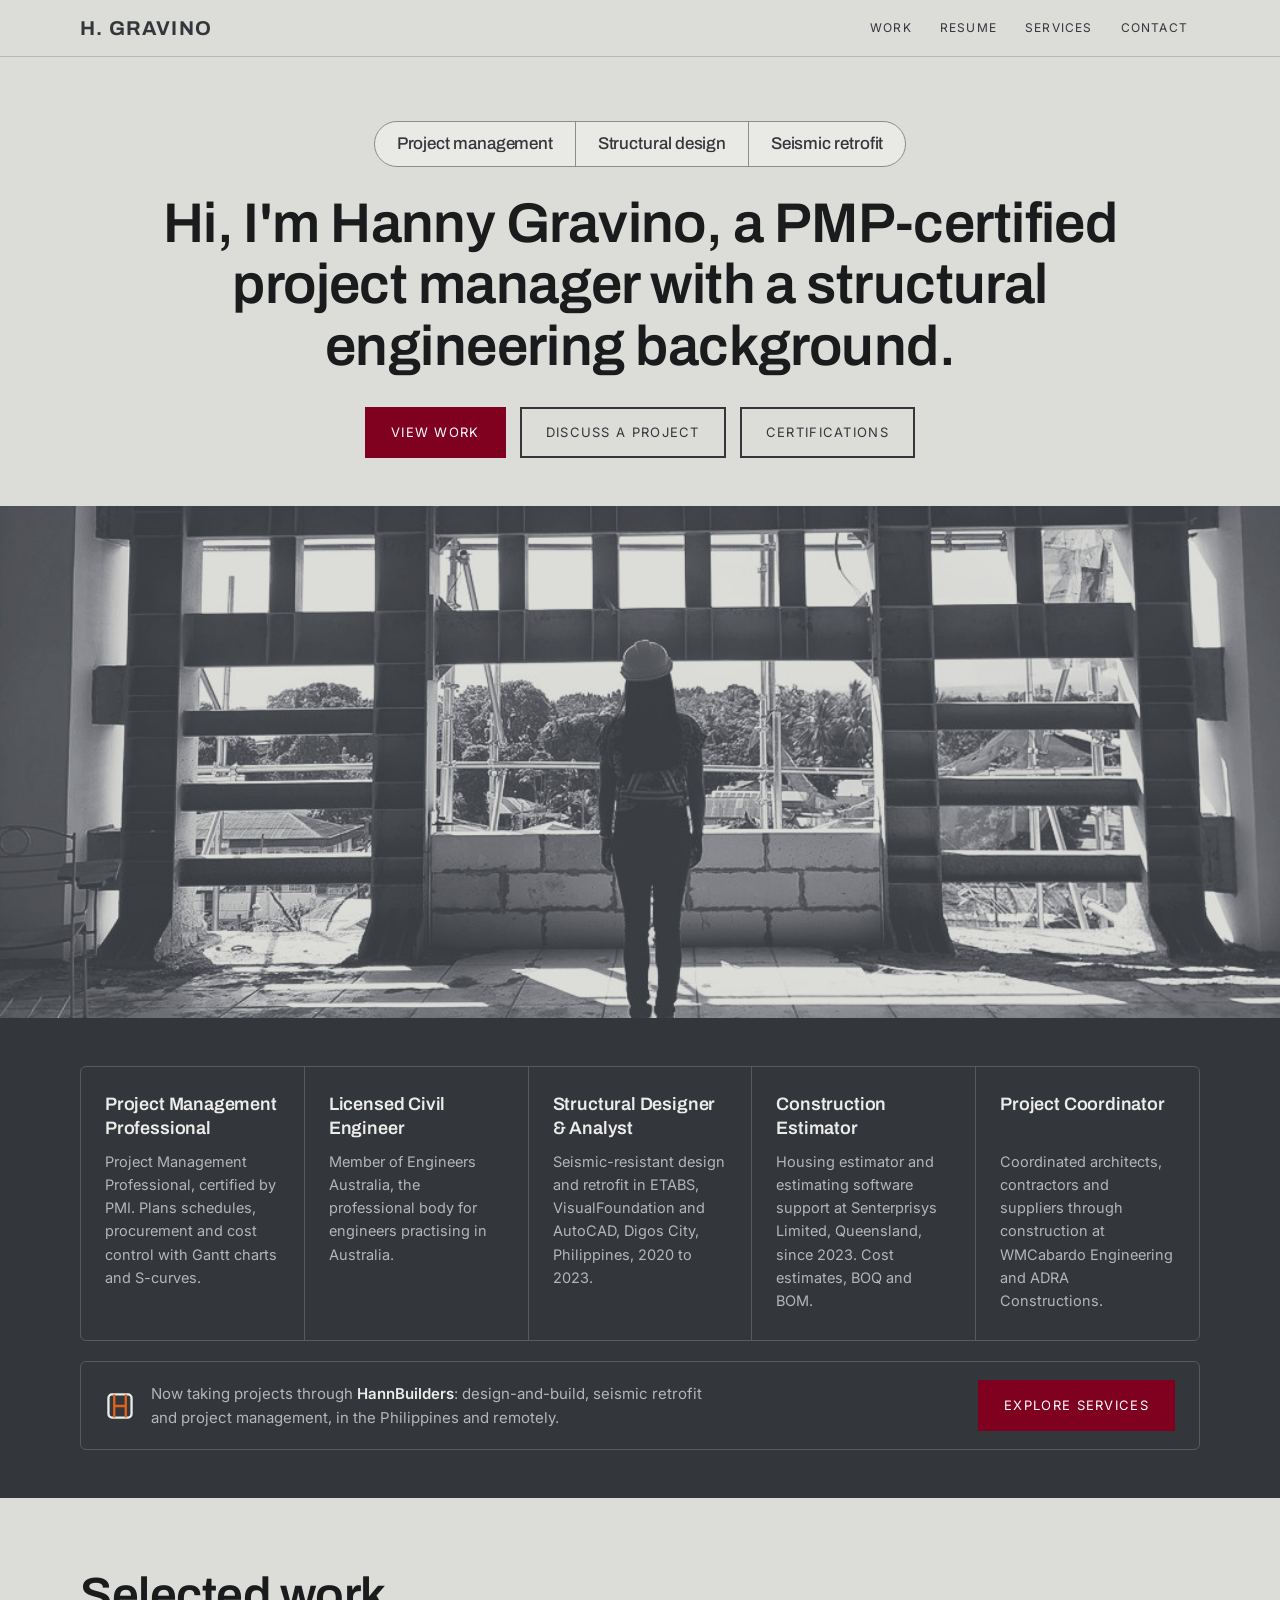
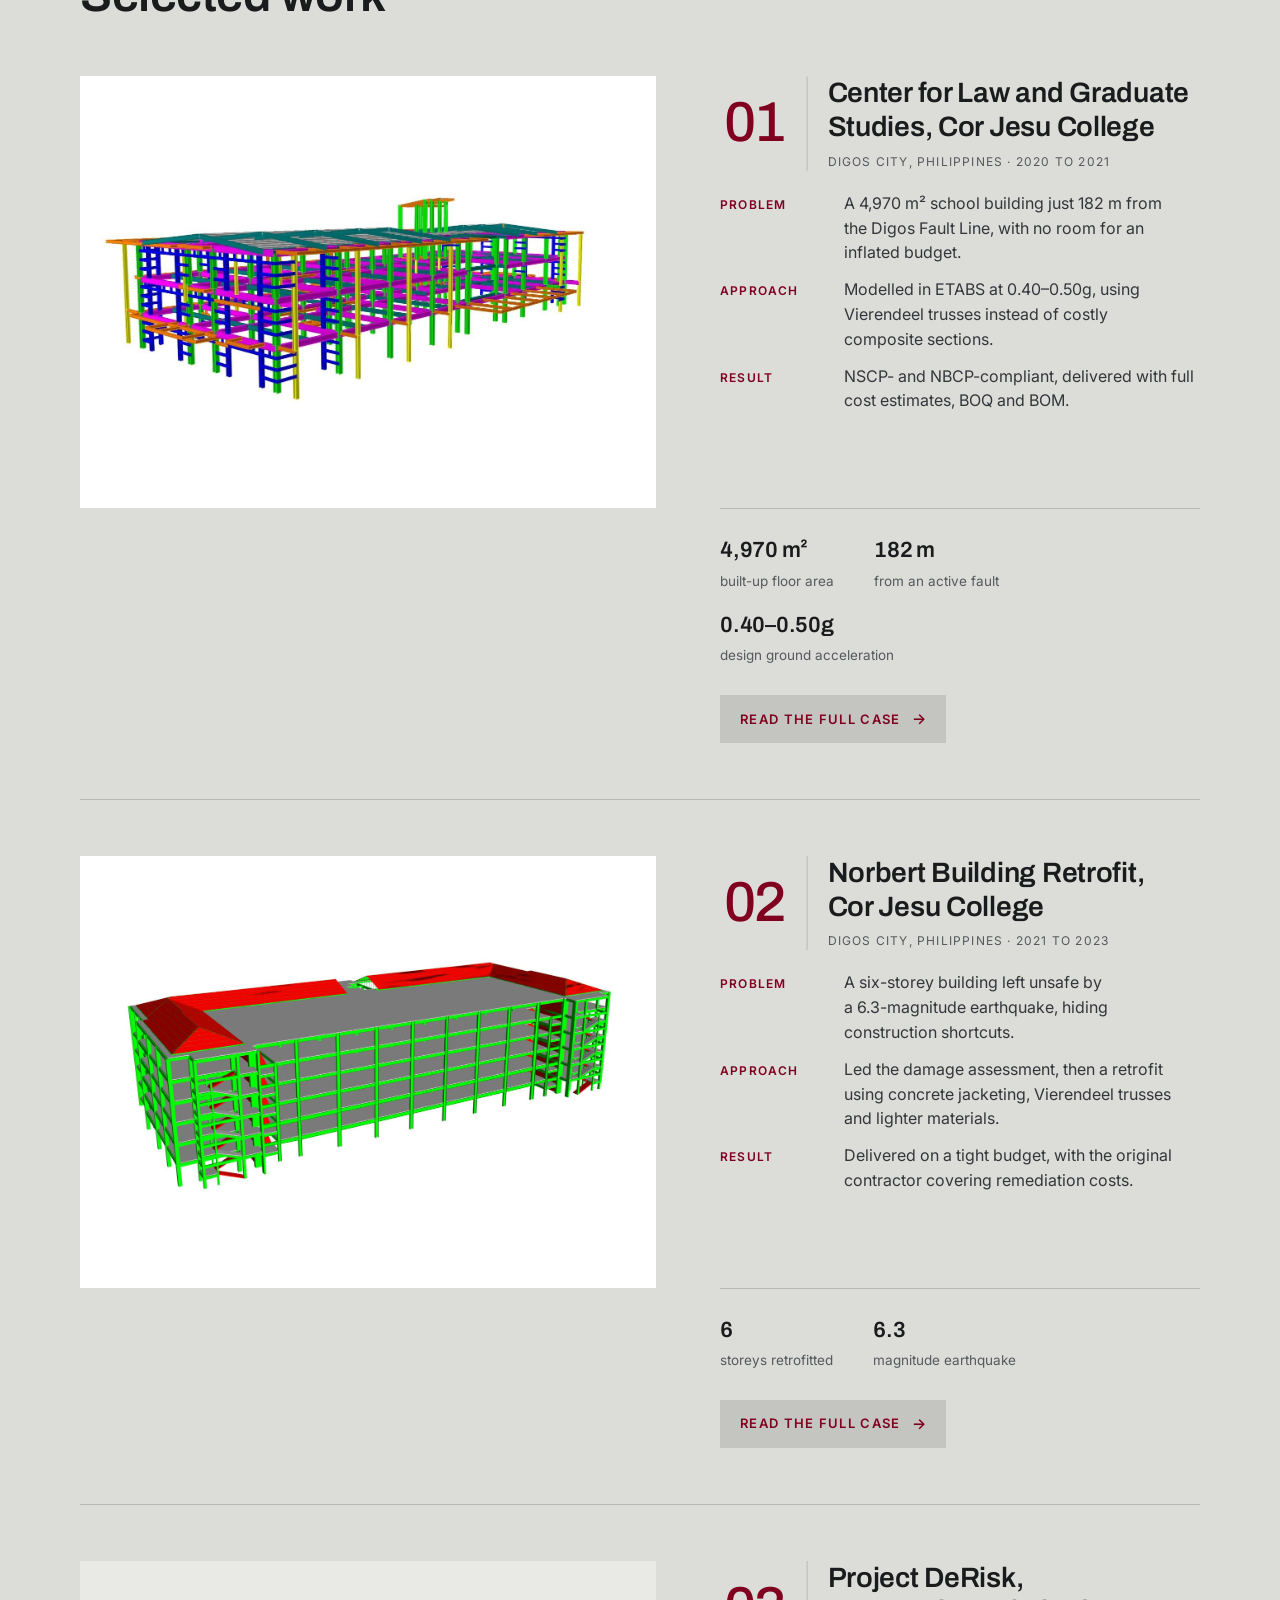
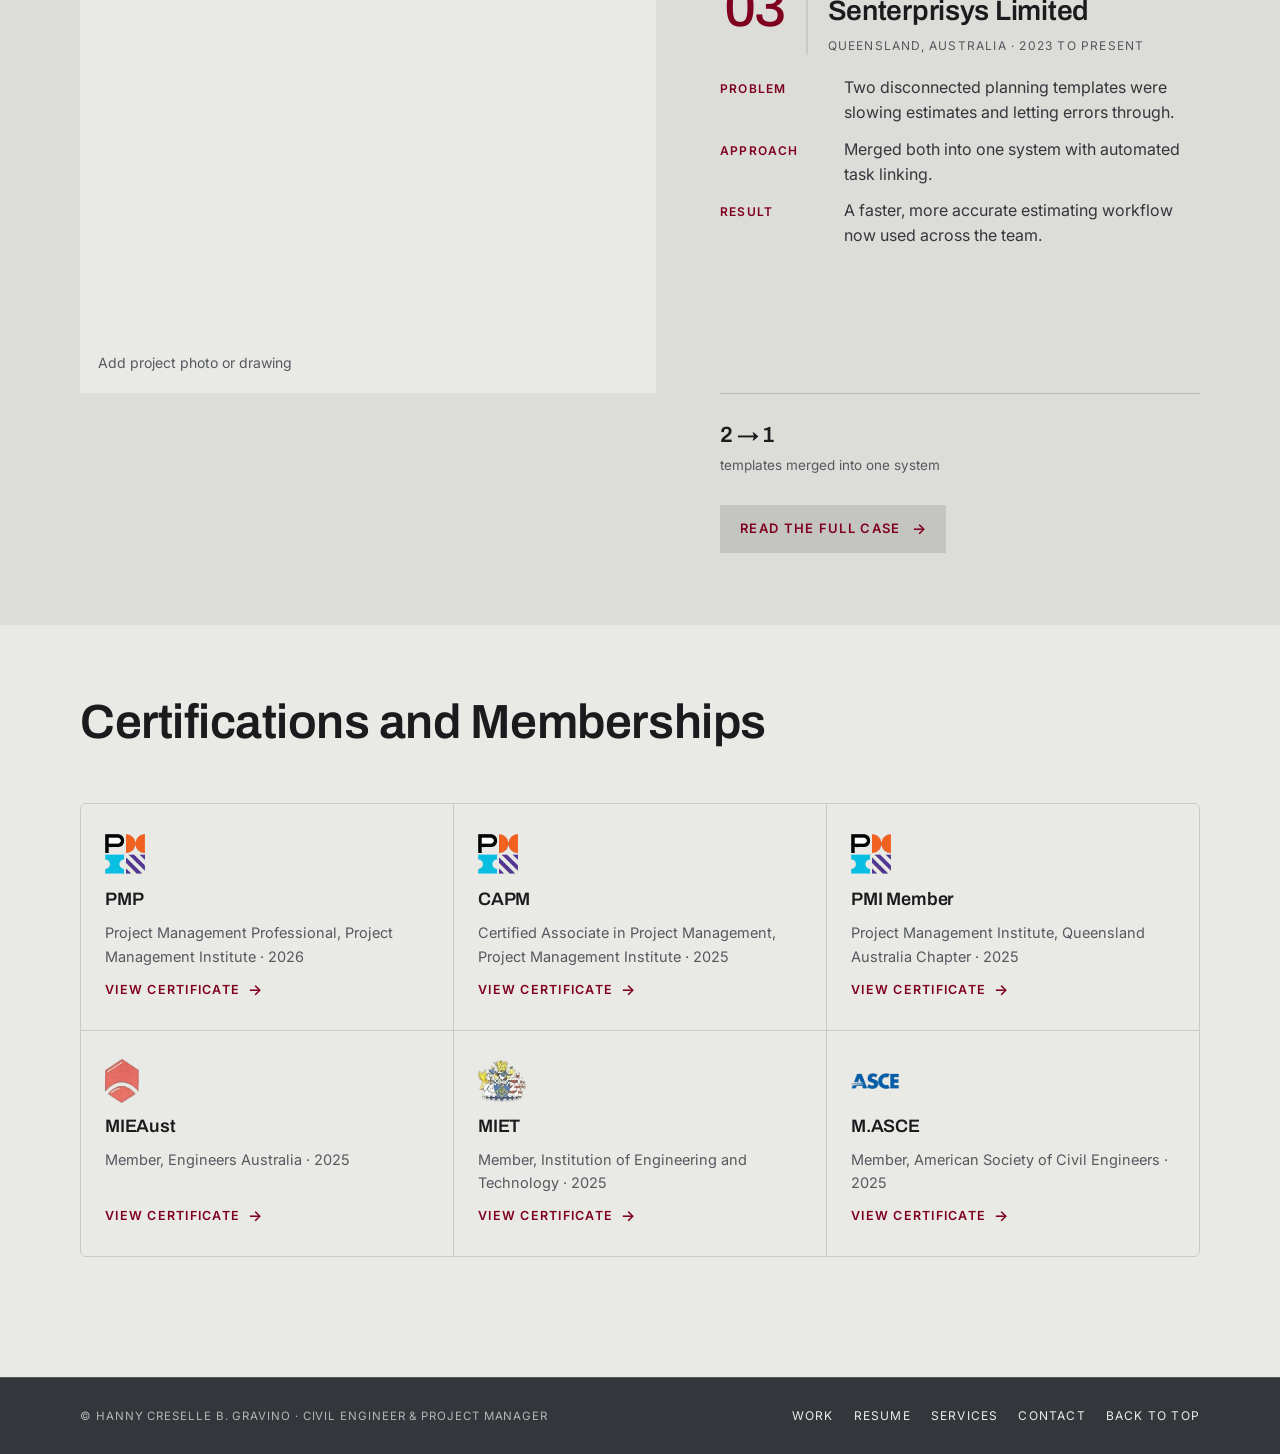
==== commit 7e1c99ed: "Keep only the Explore Services button in the HannBuilders strip Removes the Request a quote link and" ====
--- a/index.html
+++ b/index.html
@@ -125,7 +125,7 @@
           <svg class="quals-cta-mark" width="30" height="30" viewBox="0 0 26 26" fill="none" stroke-width="2" aria-hidden="true" focusable="false"><rect x="3" y="3" width="20" height="20" rx="3" stroke="currentColor"/><path d="M8 3v20M18 3v20M8 13h10" stroke="#E2621B"/></svg>
           <p>Now taking projects through <strong>HannBuilders</strong>: design-and-build, seismic retrofit and project management, in the Philippines and remotely.</p>
         </div>
-        <div class="quals-cta-actions"><a class="btn btn-primary" href="services.html">Explore Services</a><a class="quals-cta-link" href="services.html#quote">Request a quote</a></div>
+        <a class="btn btn-primary" href="services.html">Explore Services</a>
       </div></div>
     </div>
   </section>
--- a/styles.css
+++ b/styles.css
@@ -236,18 +236,15 @@
   border-radius:6px;
 }
 .quals{padding-block:48px;}
-/* HannBuilders teaser strip under the qualifications table: framed like the table, text left, actions right. */
+/* HannBuilders teaser strip under the qualifications table: framed like the table, text left, button right. */
 .quals-cta{display:flex; align-items:center; justify-content:space-between; gap:20px 32px; margin-top:20px; padding:18px 24px; border:1px solid var(--band-line); border-radius:6px;}
+.quals-cta .btn{flex:none;}
 .quals-cta-text{display:flex; align-items:center; gap:16px; min-width:0;}
 .quals-cta-mark{flex:none; color:var(--band-ink);}
 .quals-cta-text p{margin:0; max-width:62ch; font-size:15px; line-height:1.55; color:var(--band-muted);}
 .quals-cta-text strong{color:var(--band-ink); font-weight:600;}
-.quals-cta-actions{flex:none; display:flex; align-items:center; gap:22px;}
-.quals-cta-link{color:var(--band-ink); font-size:14px; font-weight:500; text-decoration:underline; text-underline-offset:4px; text-decoration-color:rgba(236,236,234,.4);}
-.quals-cta-link:hover{color:var(--accent-on-band); text-decoration-color:currentColor;}
 @media (max-width:760px){
   .quals-cta{flex-direction:column; align-items:flex-start;}
-  .quals-cta-actions{flex-wrap:wrap;}
 }
 .stat{display:grid; grid-row:span 2; grid-template-rows:subgrid; row-gap:10px; background:var(--band); box-shadow:-1px 0 0 var(--band-line), 0 -1px 0 var(--band-line); padding:26px 24px 28px;}
 .stat .num{
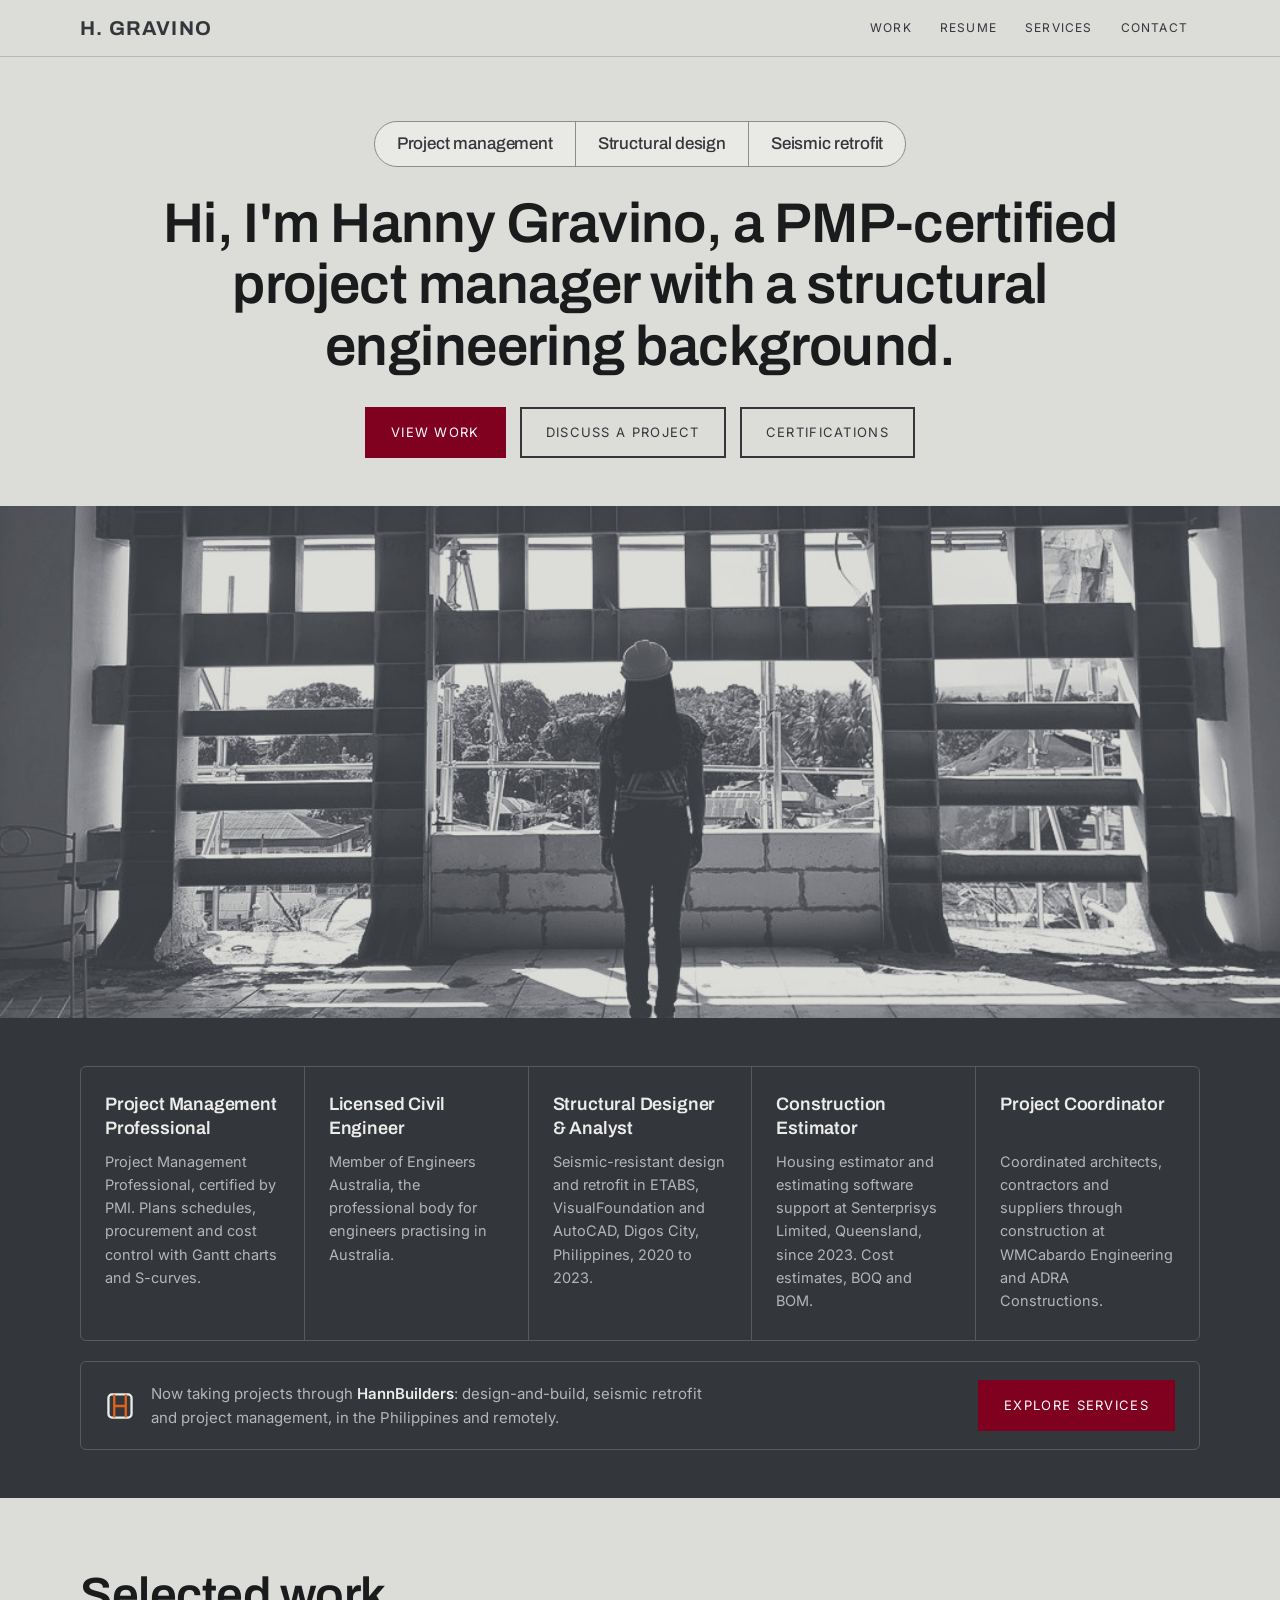
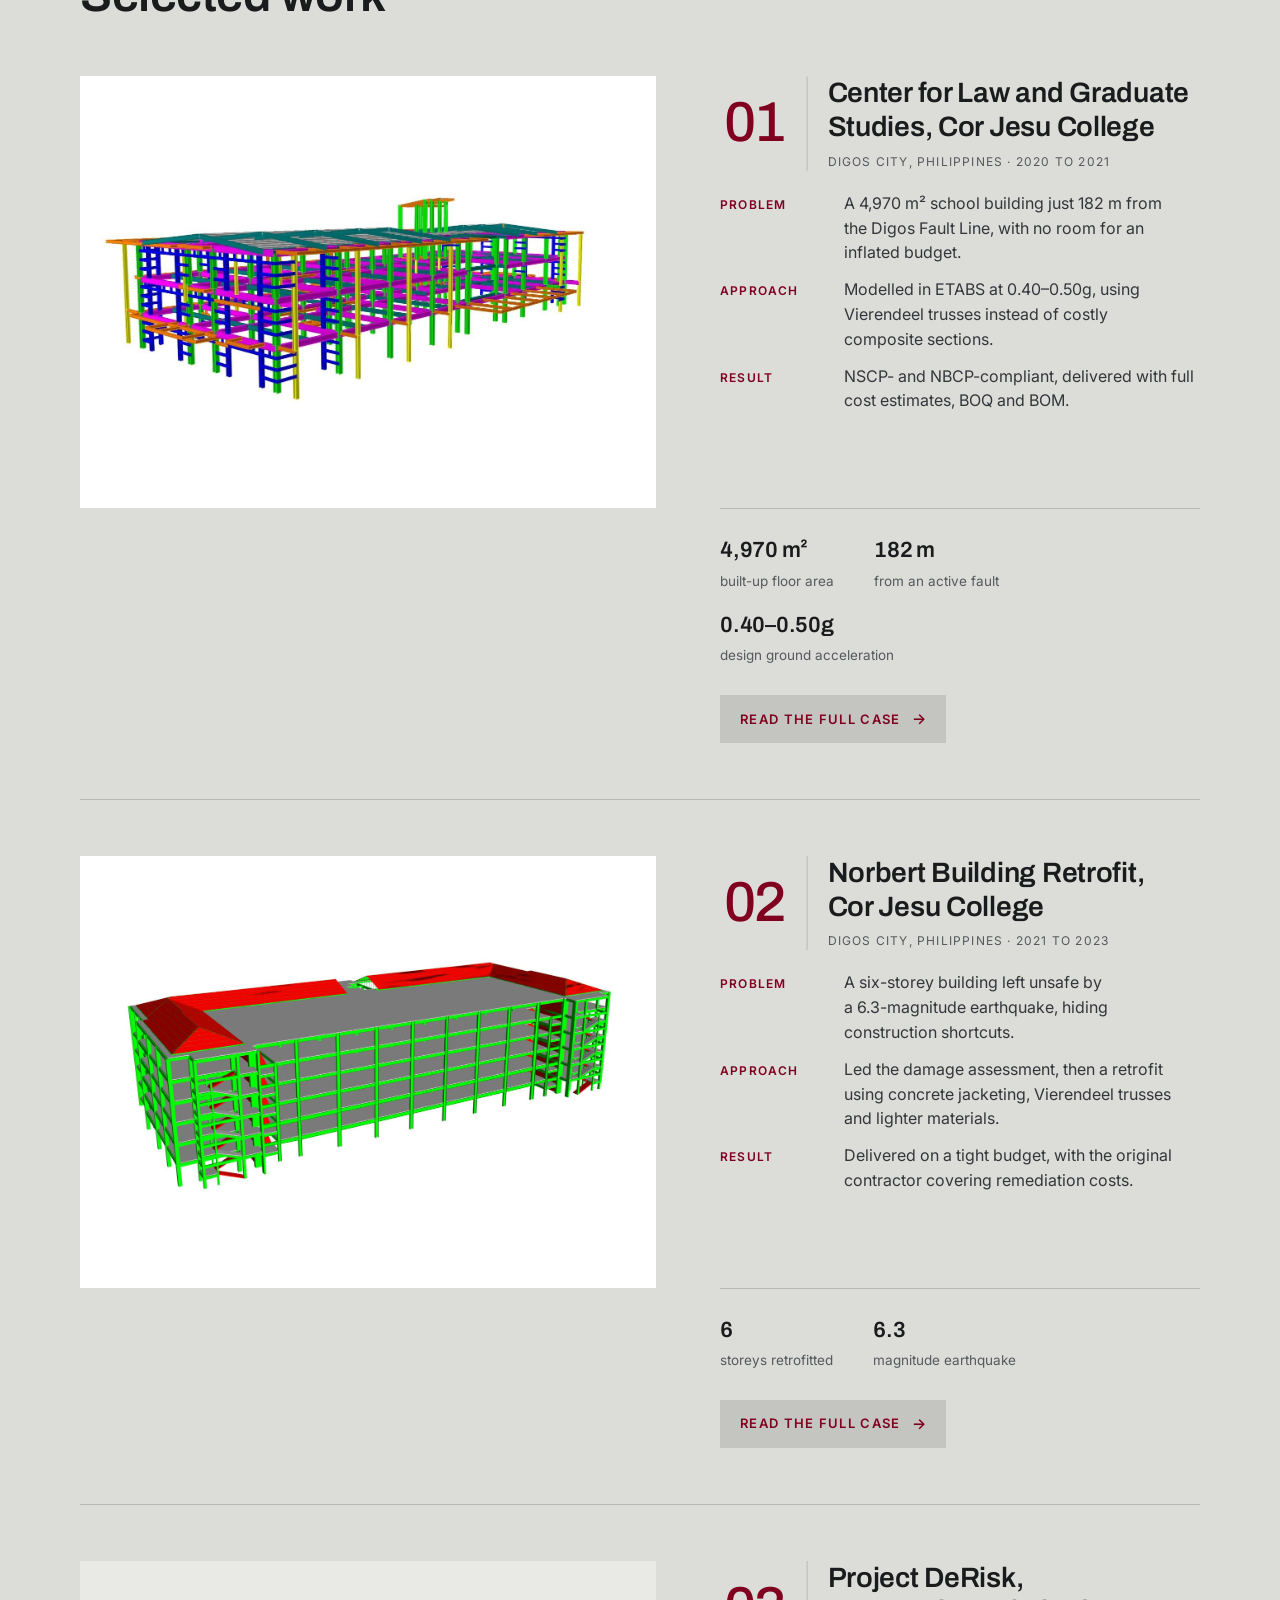
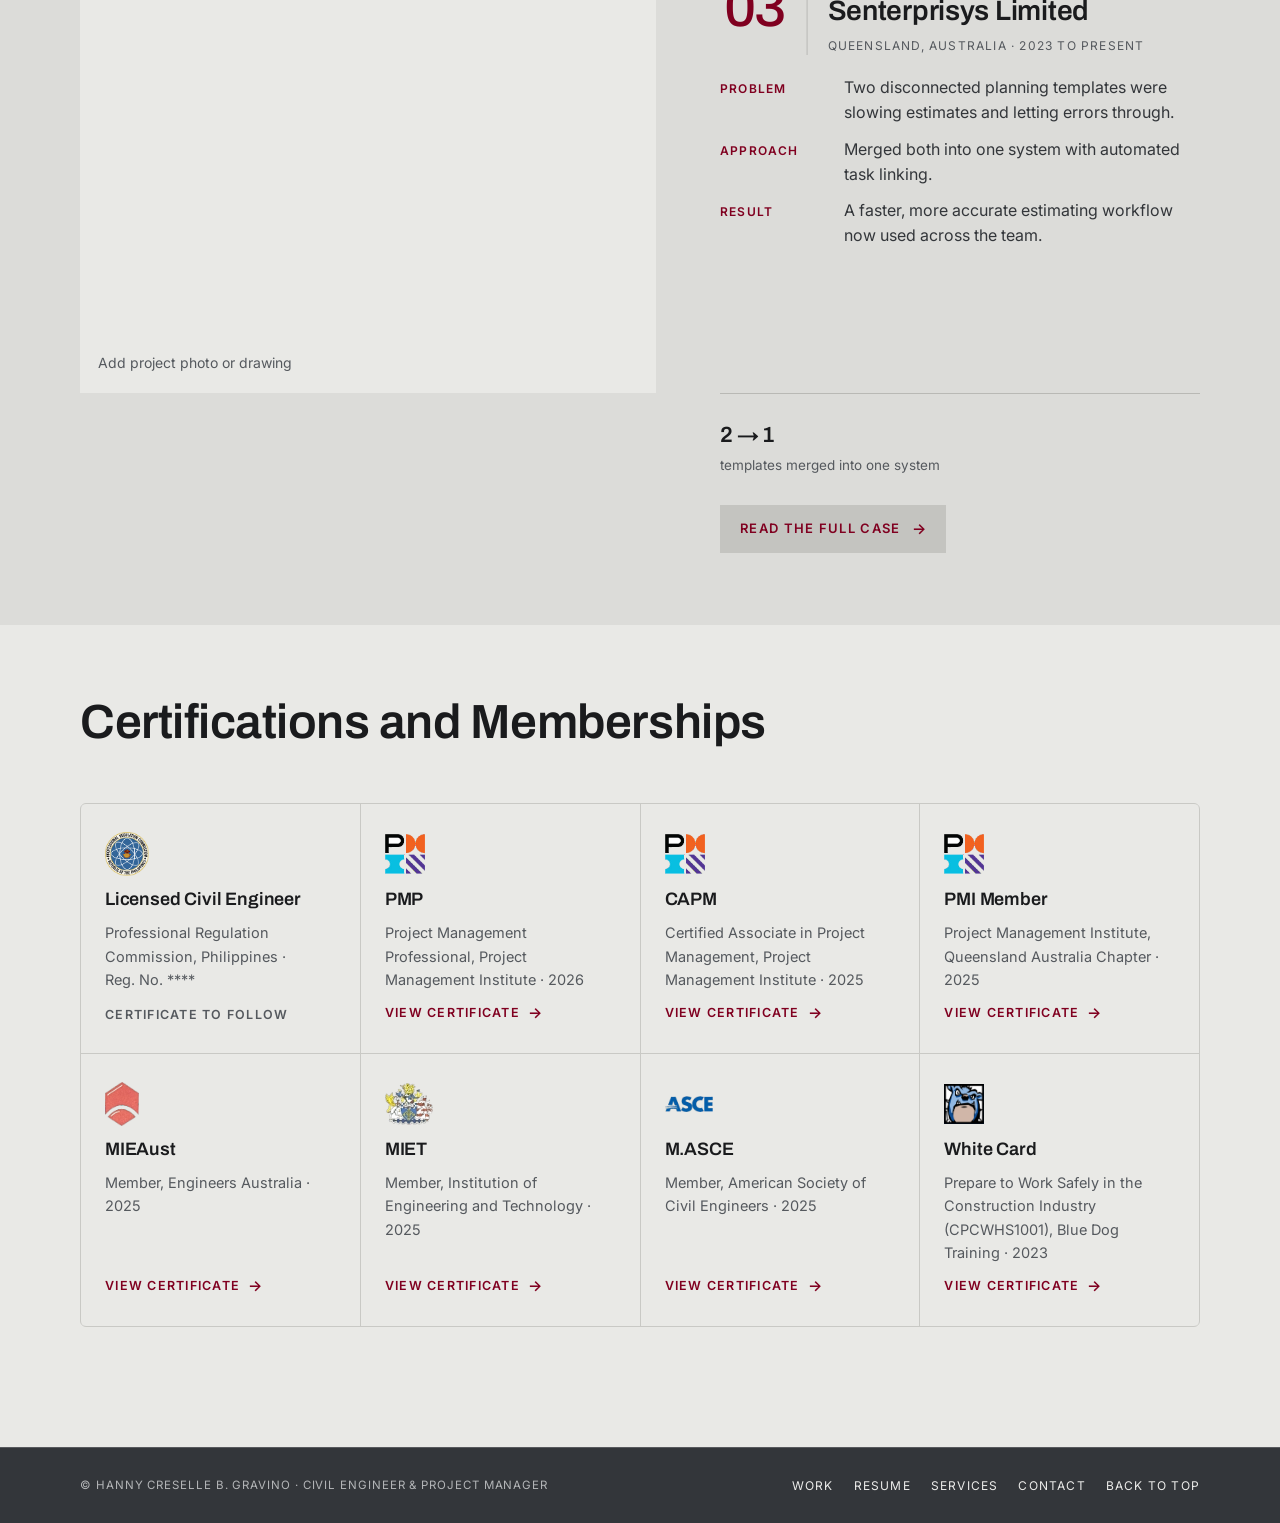
==== commit f9d59a5b: "Add the PRC licence and Blue Dog White Card to certifications - PRC licence leads the section: offic" ====
--- a/index.html
+++ b/index.html
@@ -122,7 +122,7 @@
       </ul>
       <div class="quals-cta">
         <div class="quals-cta-text">
-          <svg class="quals-cta-mark" width="30" height="30" viewBox="0 0 26 26" fill="none" stroke-width="2" aria-hidden="true" focusable="false"><rect x="3" y="3" width="20" height="20" rx="3" stroke="currentColor"/><path d="M8 3v20M18 3v20M8 13h10" stroke="#E2621B"/></svg>
+          <svg class="quals-cta-mark" width="30" height="30" viewBox="0 0 26 26" fill="none" stroke-width="2" aria-hidden="true" focusable="false"><rect x="3" y="3" width="20" height="20" rx="3" stroke="currentColor"/><path class="quals-cta-h" pathLength="1" d="M8 3v20M18 3v20M8 13h10" stroke="#E2621B"/></svg>
           <p>Now taking projects through <strong>HannBuilders</strong>: design-and-build, seismic retrofit and project management, in the Philippines and remotely.</p>
         </div>
         <a class="btn btn-primary" href="services.html">Explore Services</a>
@@ -267,12 +267,14 @@
       <h2 class="section-title">Certifications and Memberships</h2>
       <div class="quals cred-table">
         <ul class="cred-grid" aria-label="Certifications and memberships">
+          <li class="cred-cell cred-cell--pending"><div class="cred-static"><span class="cred-logo"><img src="assets/issuers/prc.png" alt="" width="44" height="44"></span><span class="cred-title">Licensed Civil Engineer</span><span class="cred-desc">Professional Regulation Commission, Philippines &middot; Reg.&nbsp;No.&nbsp;****</span><span class="cred-note">Certificate to follow</span></div></li>
           <li class="cred-cell"><a class="cred-open" href="assets/certificates/pmp.jpg" data-title="Project Management Professional (PMP)" aria-haspopup="dialog"><span class="cred-logo"><img src="assets/issuers/pmi.png" alt="" width="40" height="40"></span><span class="cred-title">PMP</span><span class="cred-desc">Project Management Professional, Project Management Institute &middot; 2026</span><span class="cred-view">View certificate</span></a></li>
           <li class="cred-cell"><a class="cred-open" href="assets/certificates/capm.jpg" data-title="Certified Associate in Project Management (CAPM)" aria-haspopup="dialog"><span class="cred-logo"><img src="assets/issuers/pmi.png" alt="" width="40" height="40"></span><span class="cred-title">CAPM</span><span class="cred-desc">Certified Associate in Project Management, Project Management Institute &middot; 2025</span><span class="cred-view">View certificate</span></a></li>
           <li class="cred-cell"><a class="cred-open" href="assets/certificates/pmi-member.jpg" data-title="Project Management Institute membership" aria-haspopup="dialog"><span class="cred-logo"><img src="assets/issuers/pmi.png" alt="" width="40" height="40"></span><span class="cred-title">PMI Member</span><span class="cred-desc">Project Management Institute, Queensland Australia Chapter &middot; 2025</span><span class="cred-view">View certificate</span></a></li>
           <li class="cred-cell"><a class="cred-open" href="assets/certificates/engineers-australia.jpg" data-title="Member, Engineers Australia (MIEAust)" aria-haspopup="dialog"><span class="cred-logo"><img src="assets/issuers/engineers-australia.png" alt="" width="34" height="44"></span><span class="cred-title">MIEAust</span><span class="cred-desc">Member, Engineers Australia &middot; 2025</span><span class="cred-view">View certificate</span></a></li>
           <li class="cred-cell"><a class="cred-open" href="assets/certificates/iet.jpg" data-title="Member, Institution of Engineering and Technology (MIET)" aria-haspopup="dialog"><span class="cred-logo"><img src="assets/issuers/iet.png" alt="" width="48" height="42"></span><span class="cred-title">MIET</span><span class="cred-desc">Member, Institution of Engineering and Technology &middot; 2025</span><span class="cred-view">View certificate</span></a></li>
           <li class="cred-cell"><a class="cred-open" href="assets/certificates/asce.jpg" data-title="Member, American Society of Civil Engineers (M.ASCE)" aria-haspopup="dialog"><span class="cred-logo"><img src="assets/issuers/asce.png" alt="" width="48" height="16"></span><span class="cred-title">M.ASCE</span><span class="cred-desc">Member, American Society of Civil Engineers &middot; 2025</span><span class="cred-view">View certificate</span></a></li>
+          <li class="cred-cell"><a class="cred-open" href="assets/certificates/white-card.jpg" data-title="White Card, CPCWHS1001 Statement of Attainment" aria-haspopup="dialog"><span class="cred-logo"><img src="assets/issuers/blue-dog.png" alt="" width="40" height="40"></span><span class="cred-title">White Card</span><span class="cred-desc">Prepare to Work Safely in the Construction Industry (CPCWHS1001), Blue Dog Training &middot; 2023</span><span class="cred-view">View certificate</span></a></li>
         </ul>
       </div>
     </div>
--- a/styles.css
+++ b/styles.css
@@ -241,6 +241,17 @@
 .quals-cta .btn{flex:none;}
 .quals-cta-text{display:flex; align-items:center; gap:16px; min-width:0;}
 .quals-cta-mark{flex:none; color:var(--band-ink);}
+/* The orange H draws itself stroke by stroke, holds, fades and redraws: a calm 4s loop to catch a scrolling eye. */
+.quals-cta-h{stroke-dasharray:1; stroke-dashoffset:0;}
+@keyframes quals-mark-draw{
+  0%{stroke-dashoffset:1; opacity:1;}
+  30%{stroke-dashoffset:0;}
+  80%{stroke-dashoffset:0; opacity:1;}
+  100%{stroke-dashoffset:0; opacity:0;}
+}
+@media (prefers-reduced-motion: no-preference){
+  .quals-cta-h{animation:quals-mark-draw 4s cubic-bezier(0.4, 0, 0.2, 1) infinite;}
+}
 .quals-cta-text p{margin:0; max-width:62ch; font-size:15px; line-height:1.55; color:var(--band-muted);}
 .quals-cta-text strong{color:var(--band-ink); font-weight:600;}
 @media (max-width:760px){
@@ -621,7 +632,7 @@
 .creds-band{display:flow-root; background:var(--card);}
 .creds-wrap{padding-block:72px;}
 .cred-table{margin-top:8px;}
-.cred-grid{display:grid; grid-template-columns:repeat(3, 1fr); gap:1px; margin:0; padding:0; list-style:none; overflow:hidden; border:1px solid var(--card-line); border-radius:6px;}
+.cred-grid{display:grid; grid-template-columns:repeat(4, 1fr); gap:1px; margin:0; padding:0; list-style:none; overflow:hidden; border:1px solid var(--card-line); border-radius:6px;}
 /* Issuer logos sit directly on the card in their own colours, no backing tile. */
 .cred-cell{display:flex; background:var(--card); box-shadow:-1px 0 0 var(--card-line), 0 -1px 0 var(--card-line), -1px -1px 0 var(--card-line);}
 .cred-open{
@@ -636,6 +647,9 @@
 }
 .cred-open:hover{background:var(--card-hover);}
 .cred-open:focus-visible{outline:3px solid var(--heading); outline-offset:-3px;}
+/* A credential without a document yet (the PRC licence): same layout as the linked tiles, not clickable. */
+.cred-static{display:flex; flex-direction:column; gap:10px; width:100%; padding:26px 24px 28px; color:var(--heading); --cred-logo:48px;}
+.cred-note{font-size:12.5px; font-weight:600; letter-spacing:0.1em; text-transform:uppercase; color:var(--ink-muted);}
 /* Issuer logo stacks above the title in a 48px row, left-aligned like the school logos on the Education tab. */
 .cred-open{--cred-logo:48px;}
 .cred-logo{flex:none; display:flex; align-items:center; height:var(--cred-logo);}
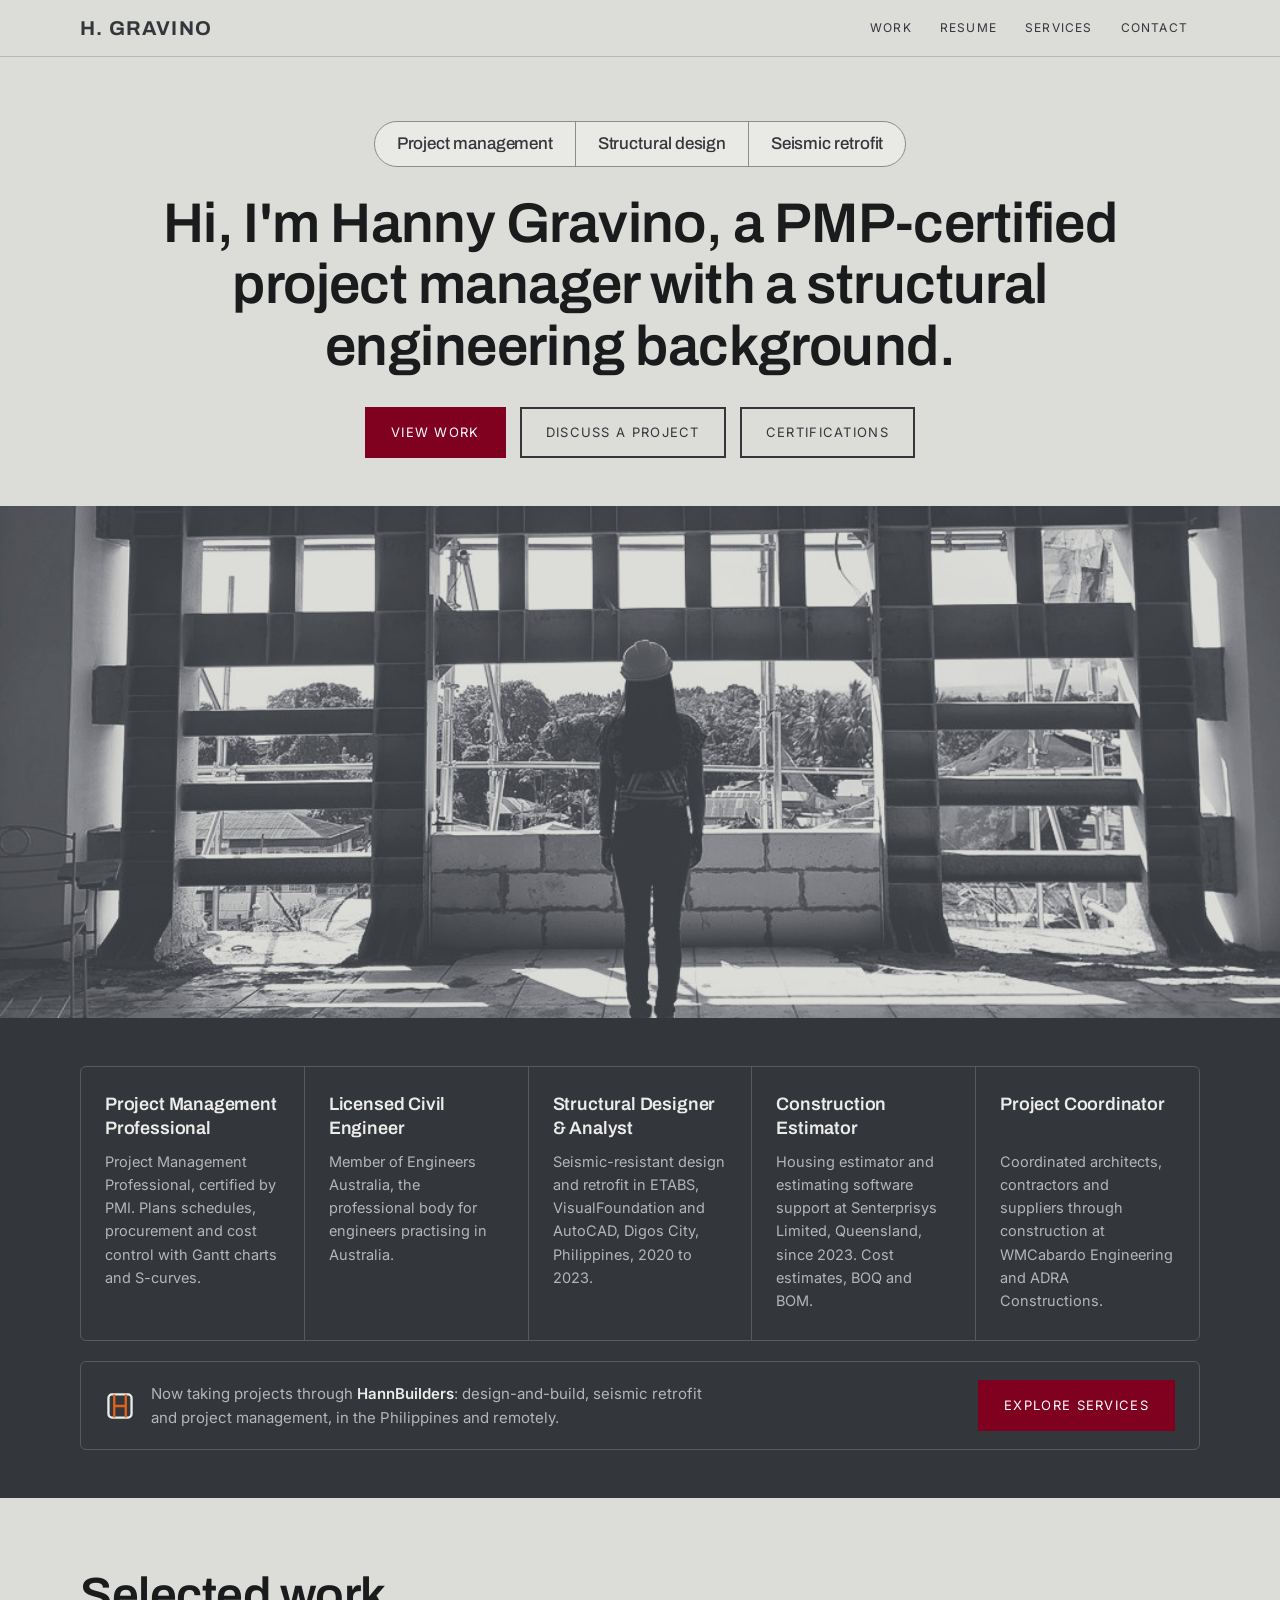
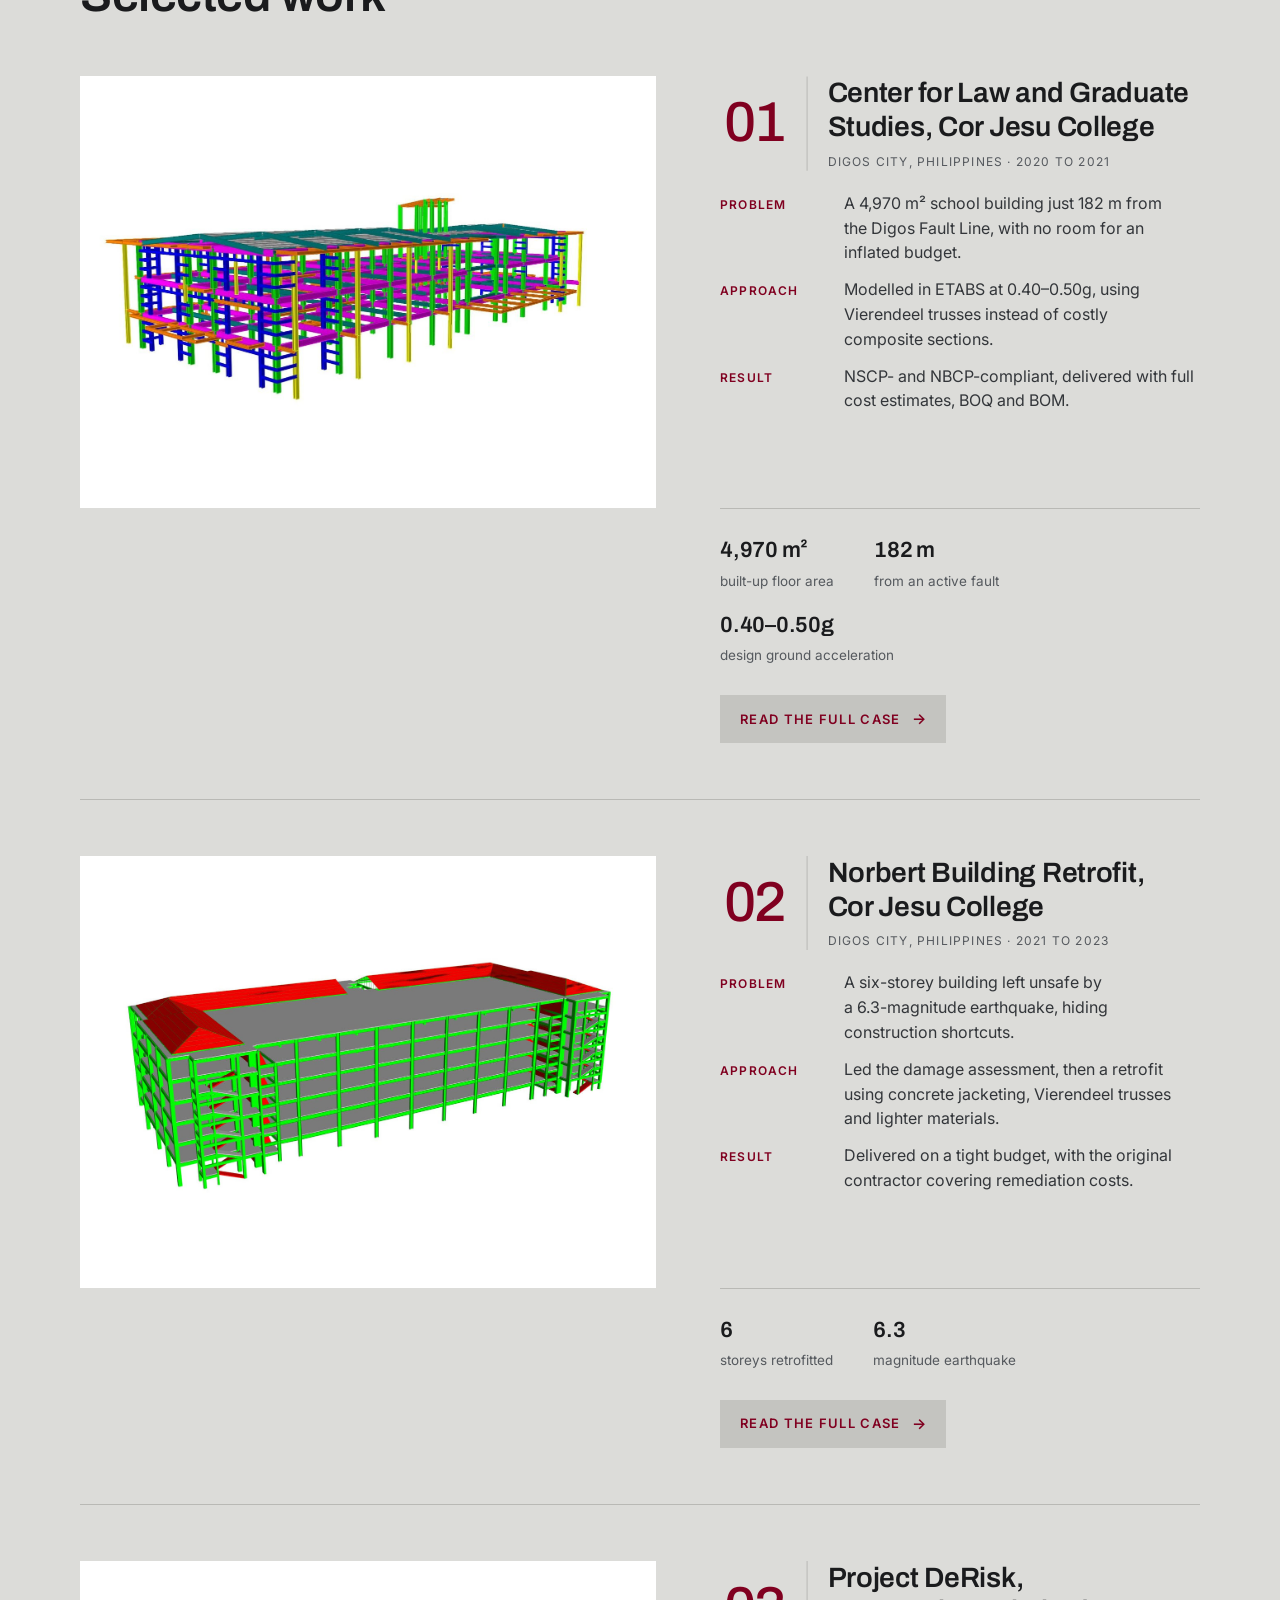
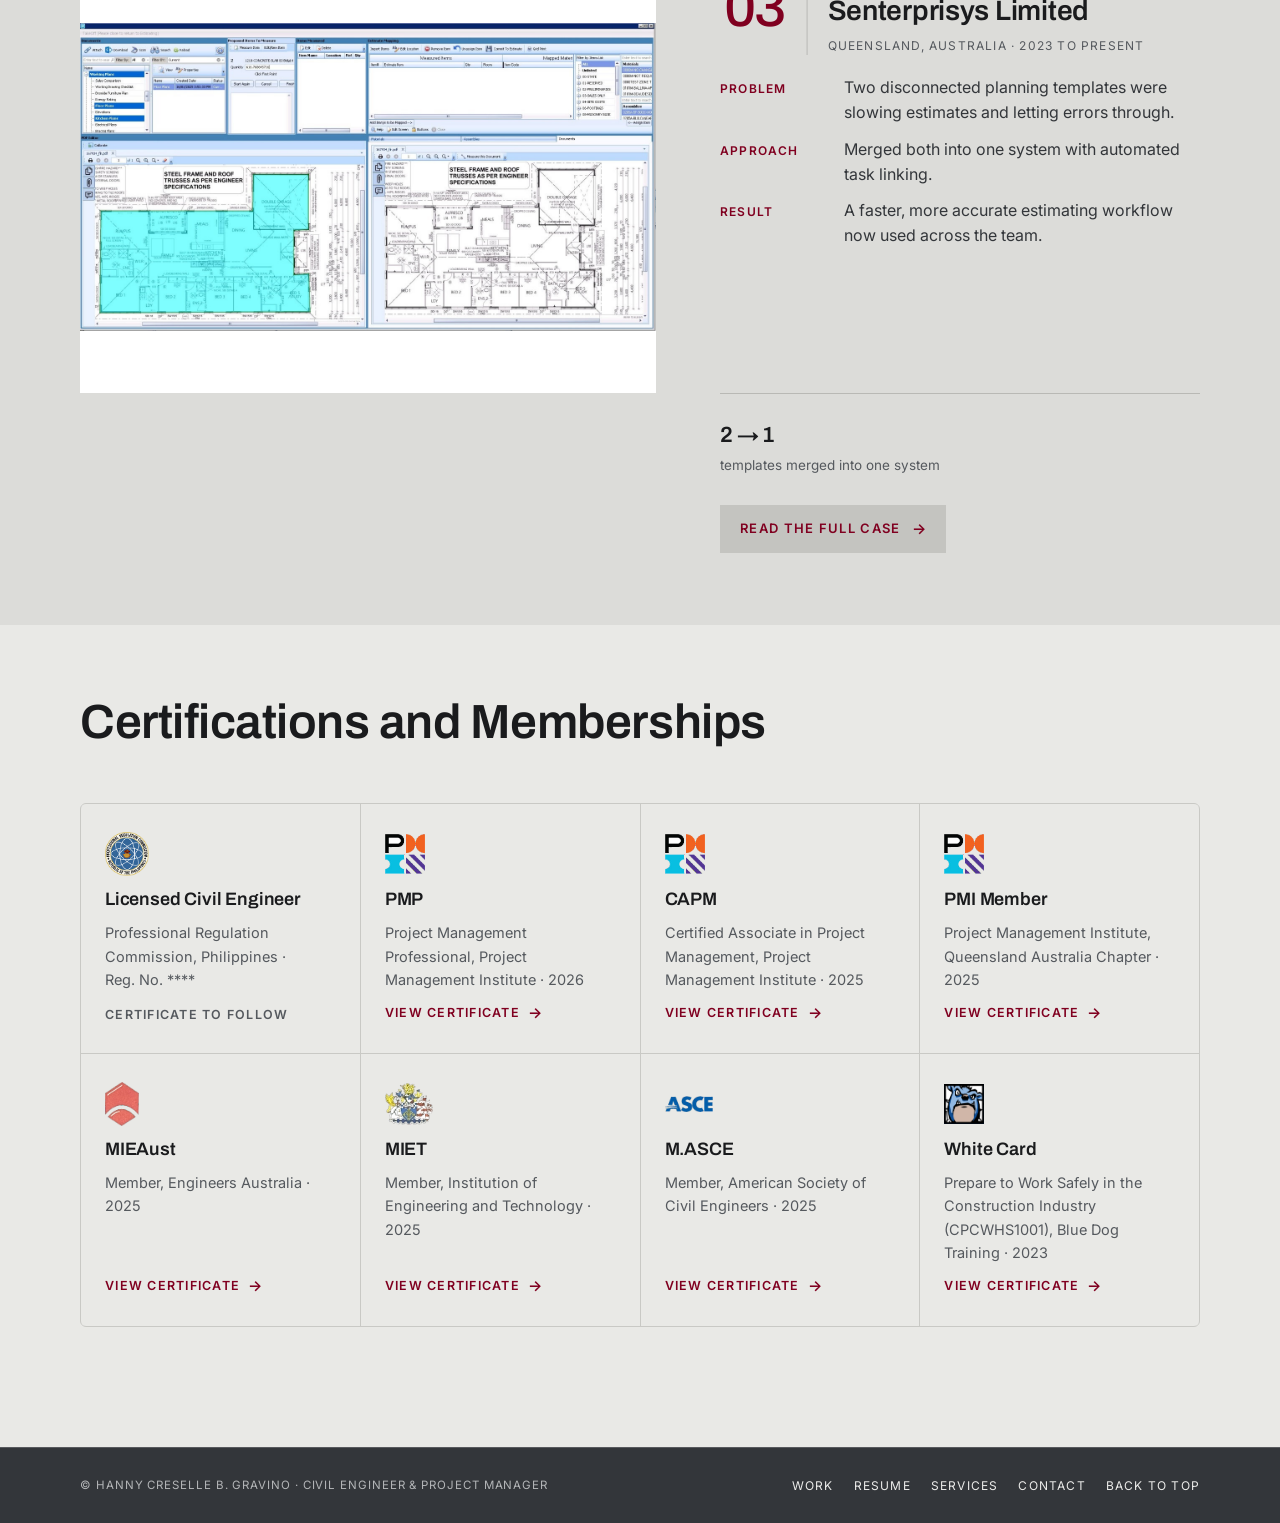
==== commit d858aa4e: "Turn case 3 into an illustrated story; link the LinkedIn profile - Case 3 (Project DeRisk): chaptere" ====
--- a/index.html
+++ b/index.html
@@ -222,7 +222,9 @@
 
         <article class="case">
           <figure class="case-media">
-            <div class="case-photo"><span>Add project photo or drawing</span></div>
+            <a class="case-photo case-photo--img" href="case-project-derisk.html" tabindex="-1">
+              <img src="assets/cases/project-derisk/takeoff-on-plans.jpg" alt="Project DeRisk takeoff screen with a house floor plan, the measured floor area shaded in cyan" width="1378" height="738" loading="lazy" decoding="async">
+            </a>
           </figure>
           <div class="case-body">
             <div class="case-main">
--- a/styles.css
+++ b/styles.css
@@ -727,7 +727,7 @@
   text-transform:uppercase;
   color:var(--band-muted);
 }
-.c-row .v{font-family:var(--font-body); font-size:14px; color:var(--band-ink);}
+.c-row .v{min-width:0; overflow-wrap:break-word; font-family:var(--font-body); font-size:14px; color:var(--band-ink);}
 
 /* Contact rows as actions: email/phone copy, LinkedIn opens.
    Hover grows a burgundy tile behind the icon from the left (same move as the case-number divider);
@@ -825,6 +825,8 @@
   .c-action:hover .c-arrow, .c-action:focus-visible .c-arrow{transform:none;}
 }
 @media (max-width:760px){.contact-grid{grid-template-columns:1fr; gap:36px;}}
+/* On phones the hover-only hint has nothing to show, so the value gets its column. */
+@media (max-width:520px){ .c-row, .c-action{grid-template-columns:96px 1fr;} .c-hint{display:none;} }
 
 /* Full-bleed graphite footer; the top rule keeps it distinct from the graphite contact band. */
 footer.site-foot{
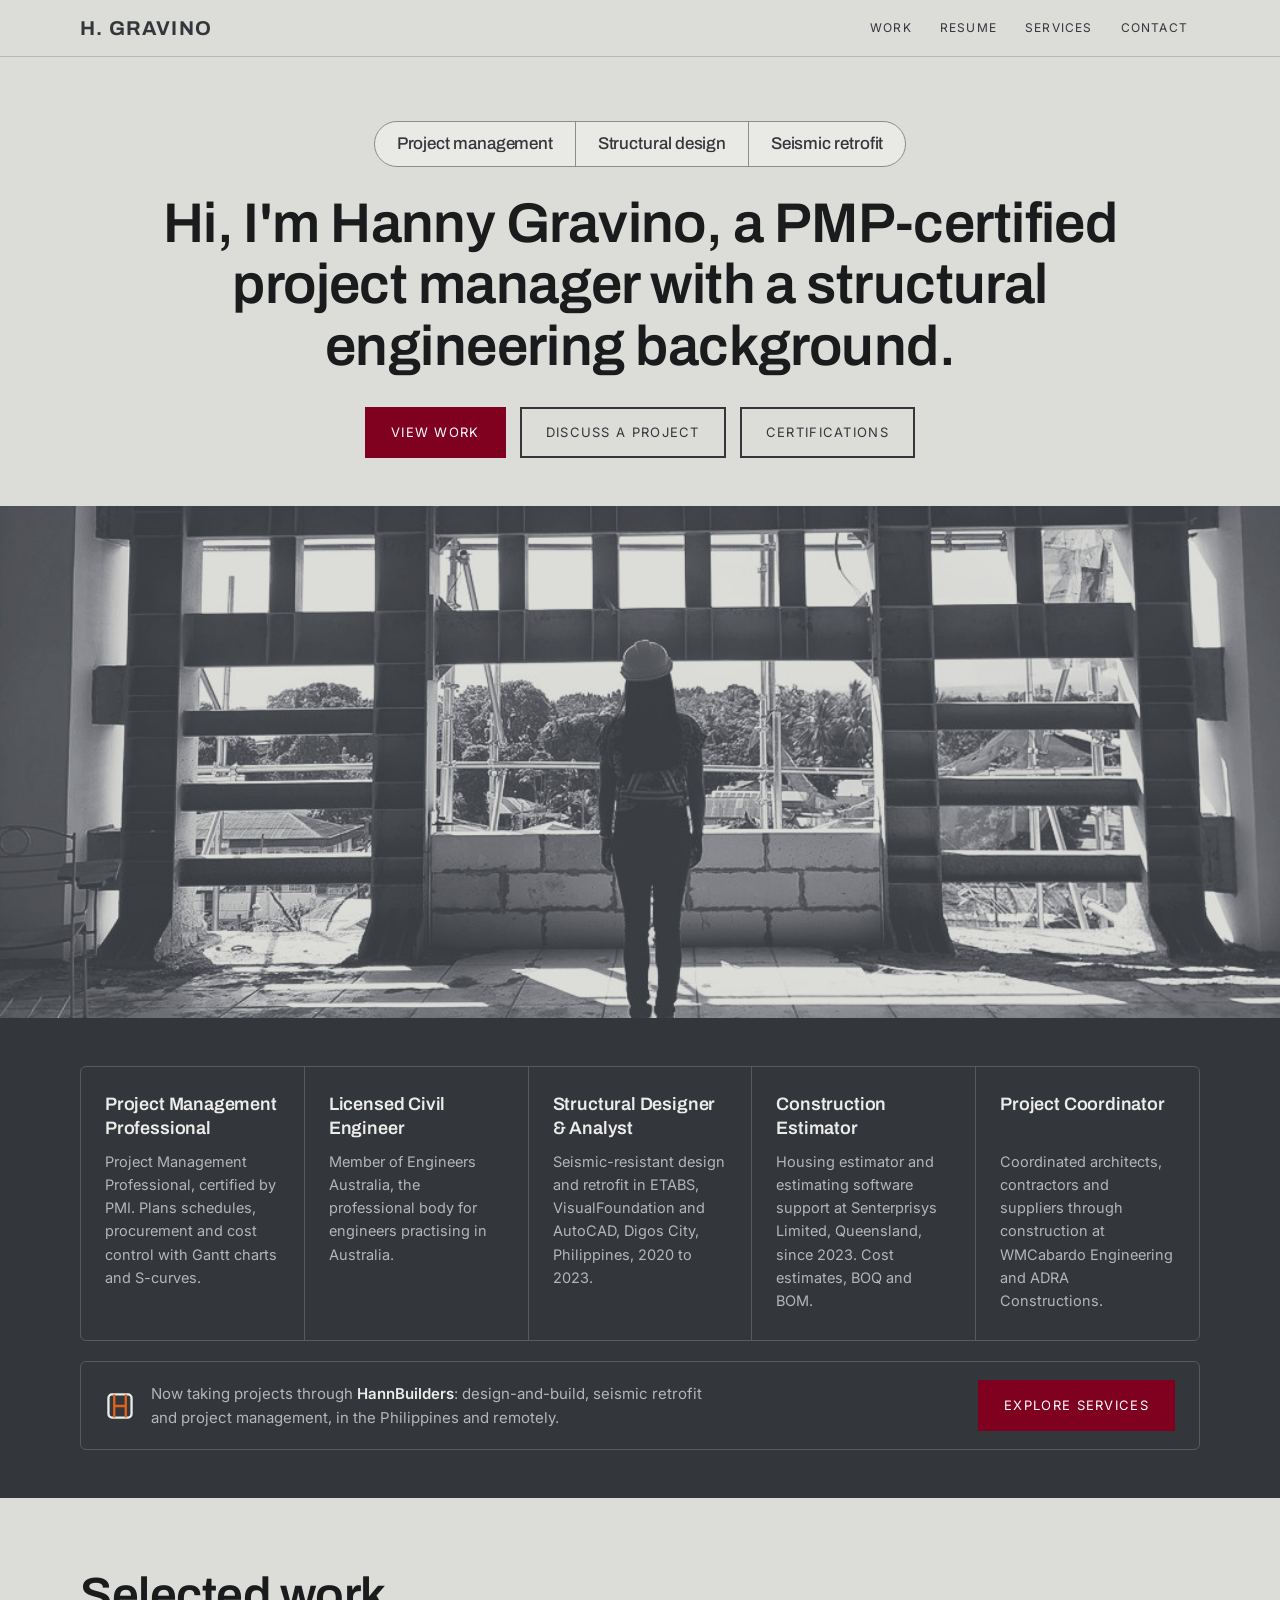
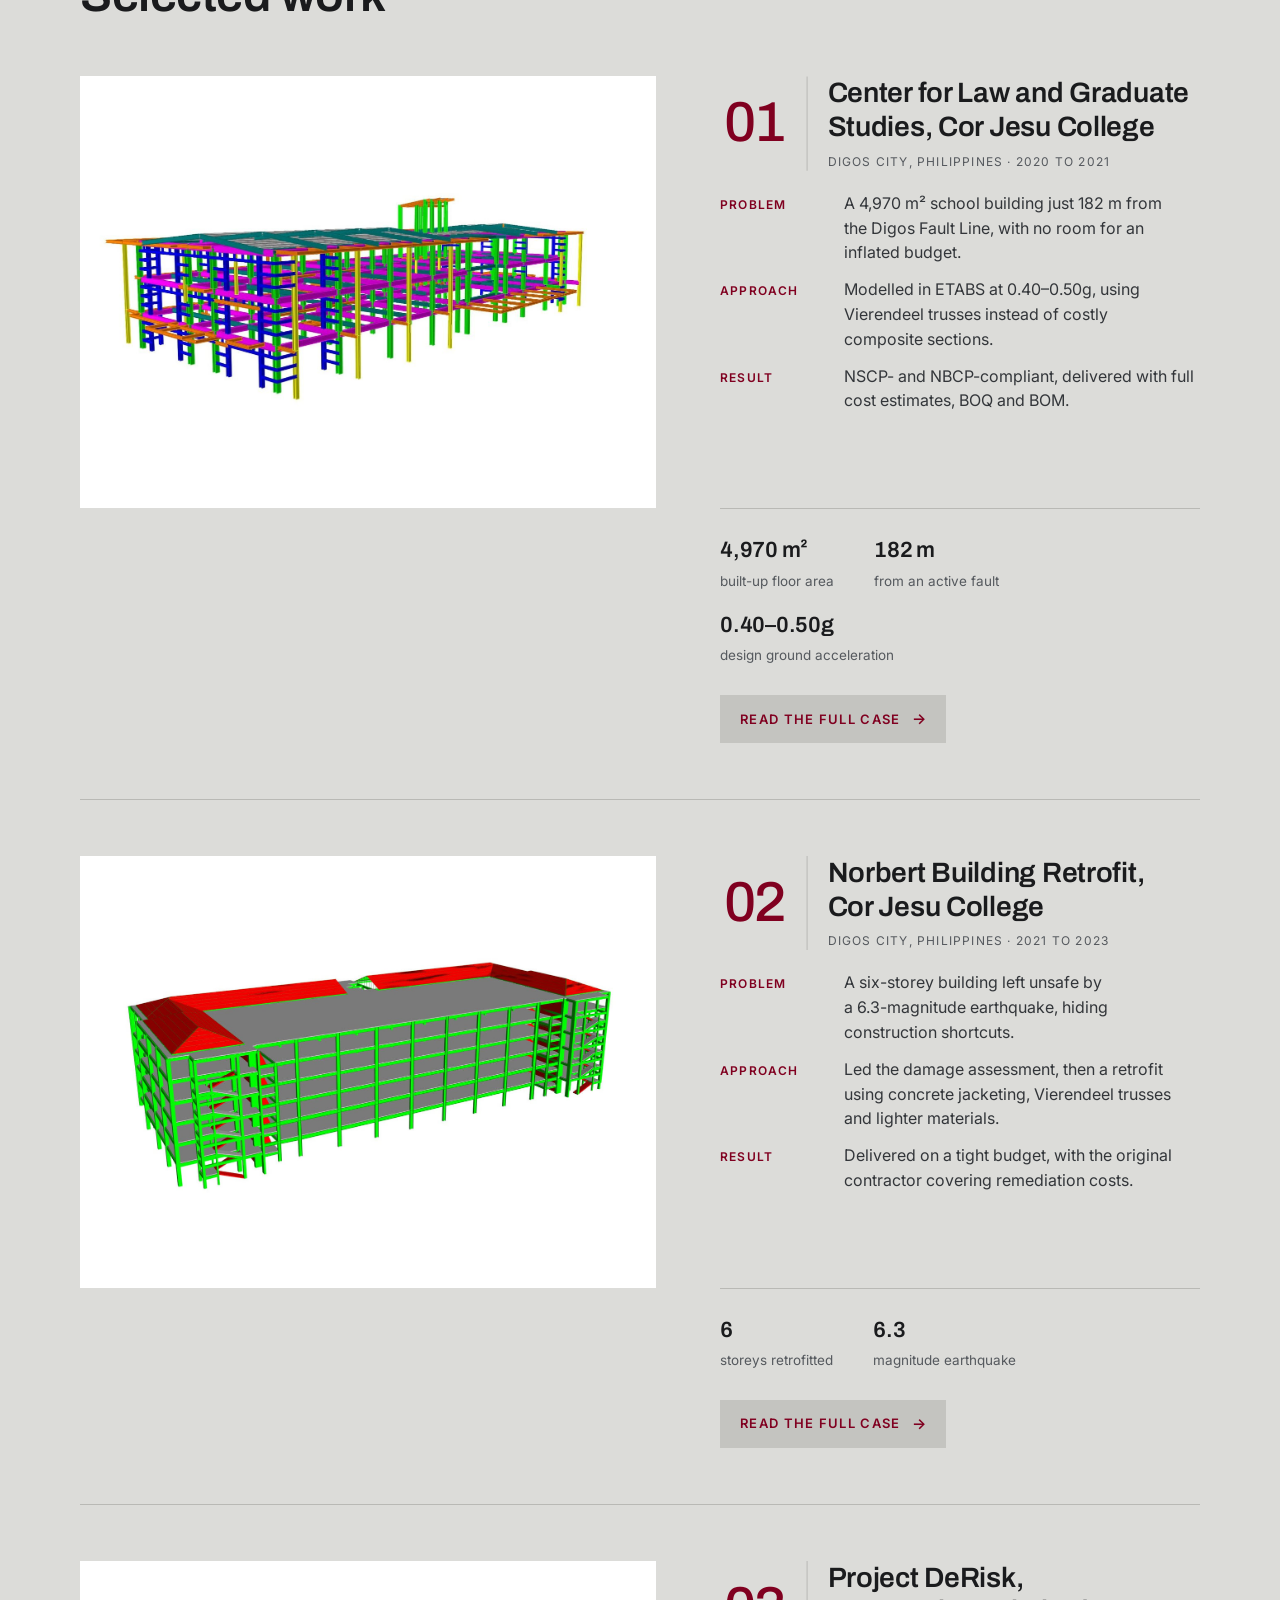
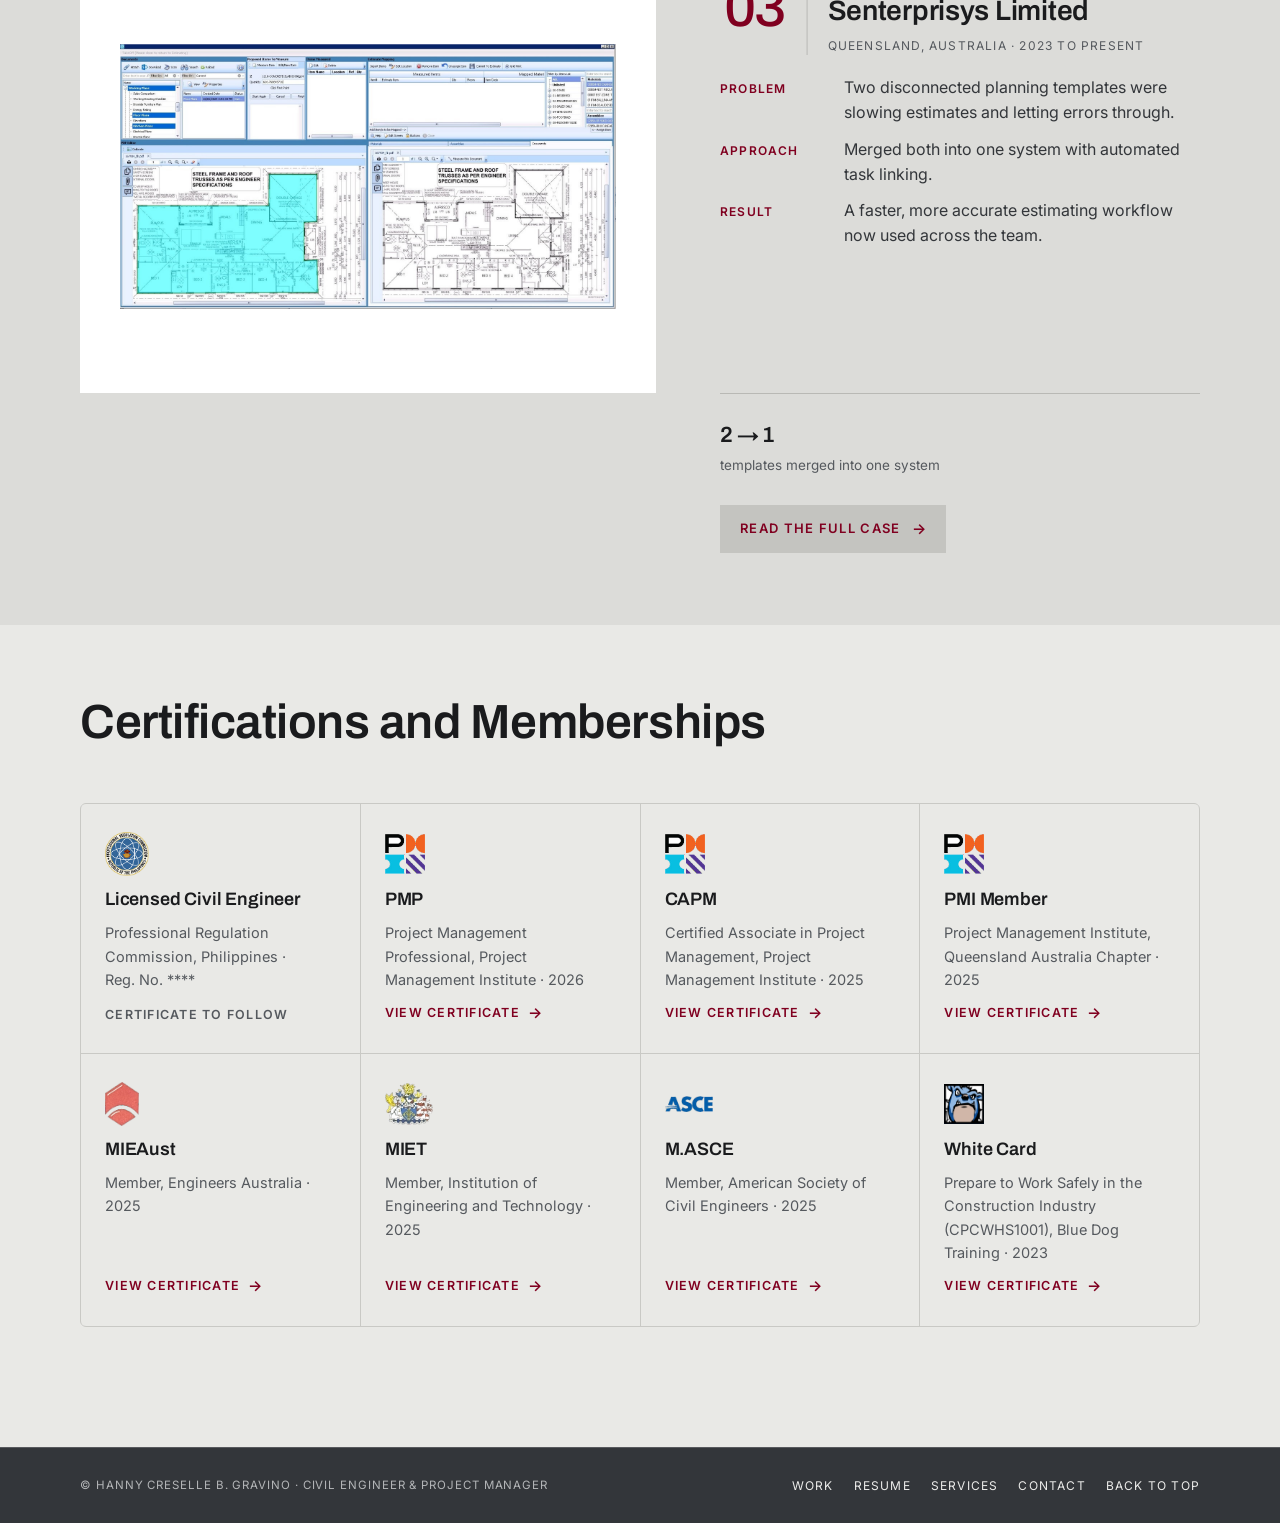
==== commit 9df03fa4: "Give the case 3 home card photo the same breathing room as case 2 Co-Authored-By: Claude Opus 5.5 <n" ====
--- a/index.html
+++ b/index.html
@@ -222,7 +222,7 @@
 
         <article class="case">
           <figure class="case-media">
-            <a class="case-photo case-photo--img" href="case-project-derisk.html" tabindex="-1">
+            <a class="case-photo case-photo--img case-photo--roomy" href="case-project-derisk.html" tabindex="-1">
               <img src="assets/cases/project-derisk/takeoff-on-plans.jpg" alt="Project DeRisk takeoff screen with a house floor plan, the measured floor area shaded in cyan" width="1378" height="738" loading="lazy" decoding="async">
             </a>
           </figure>
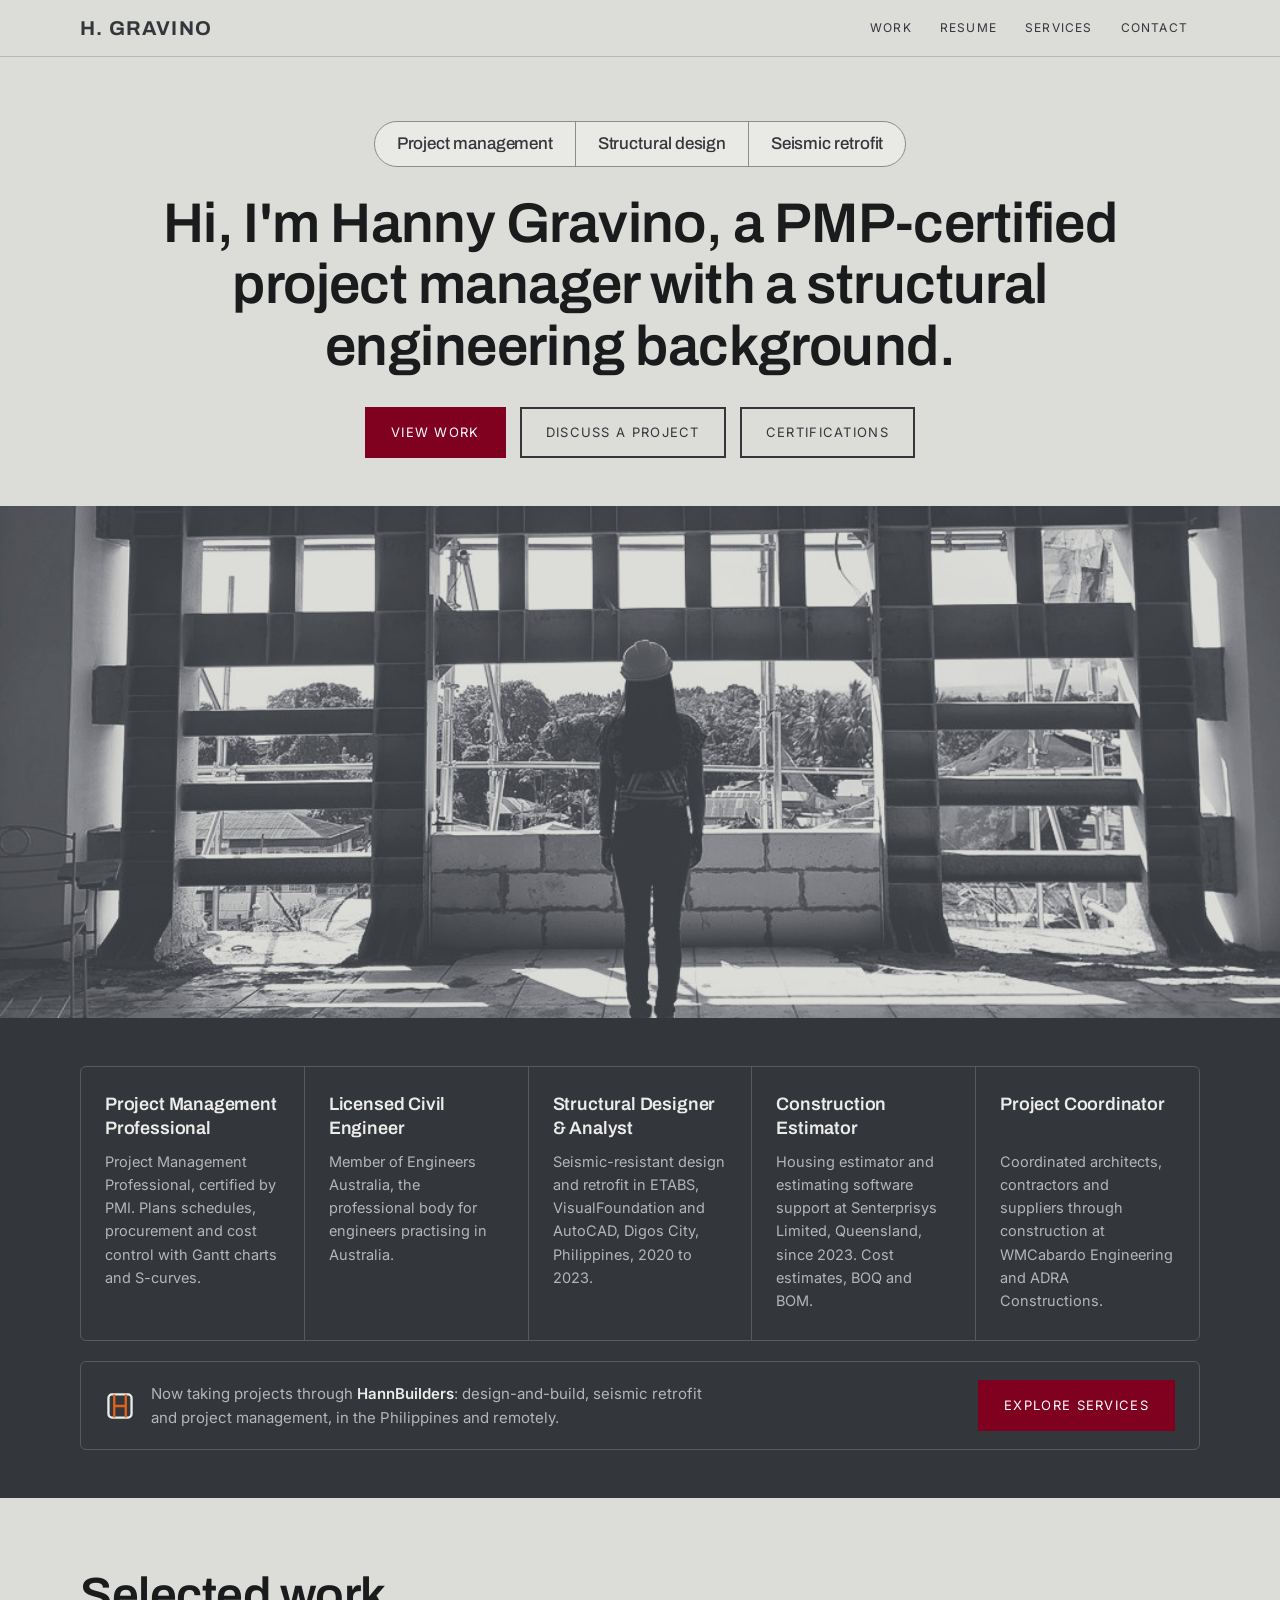
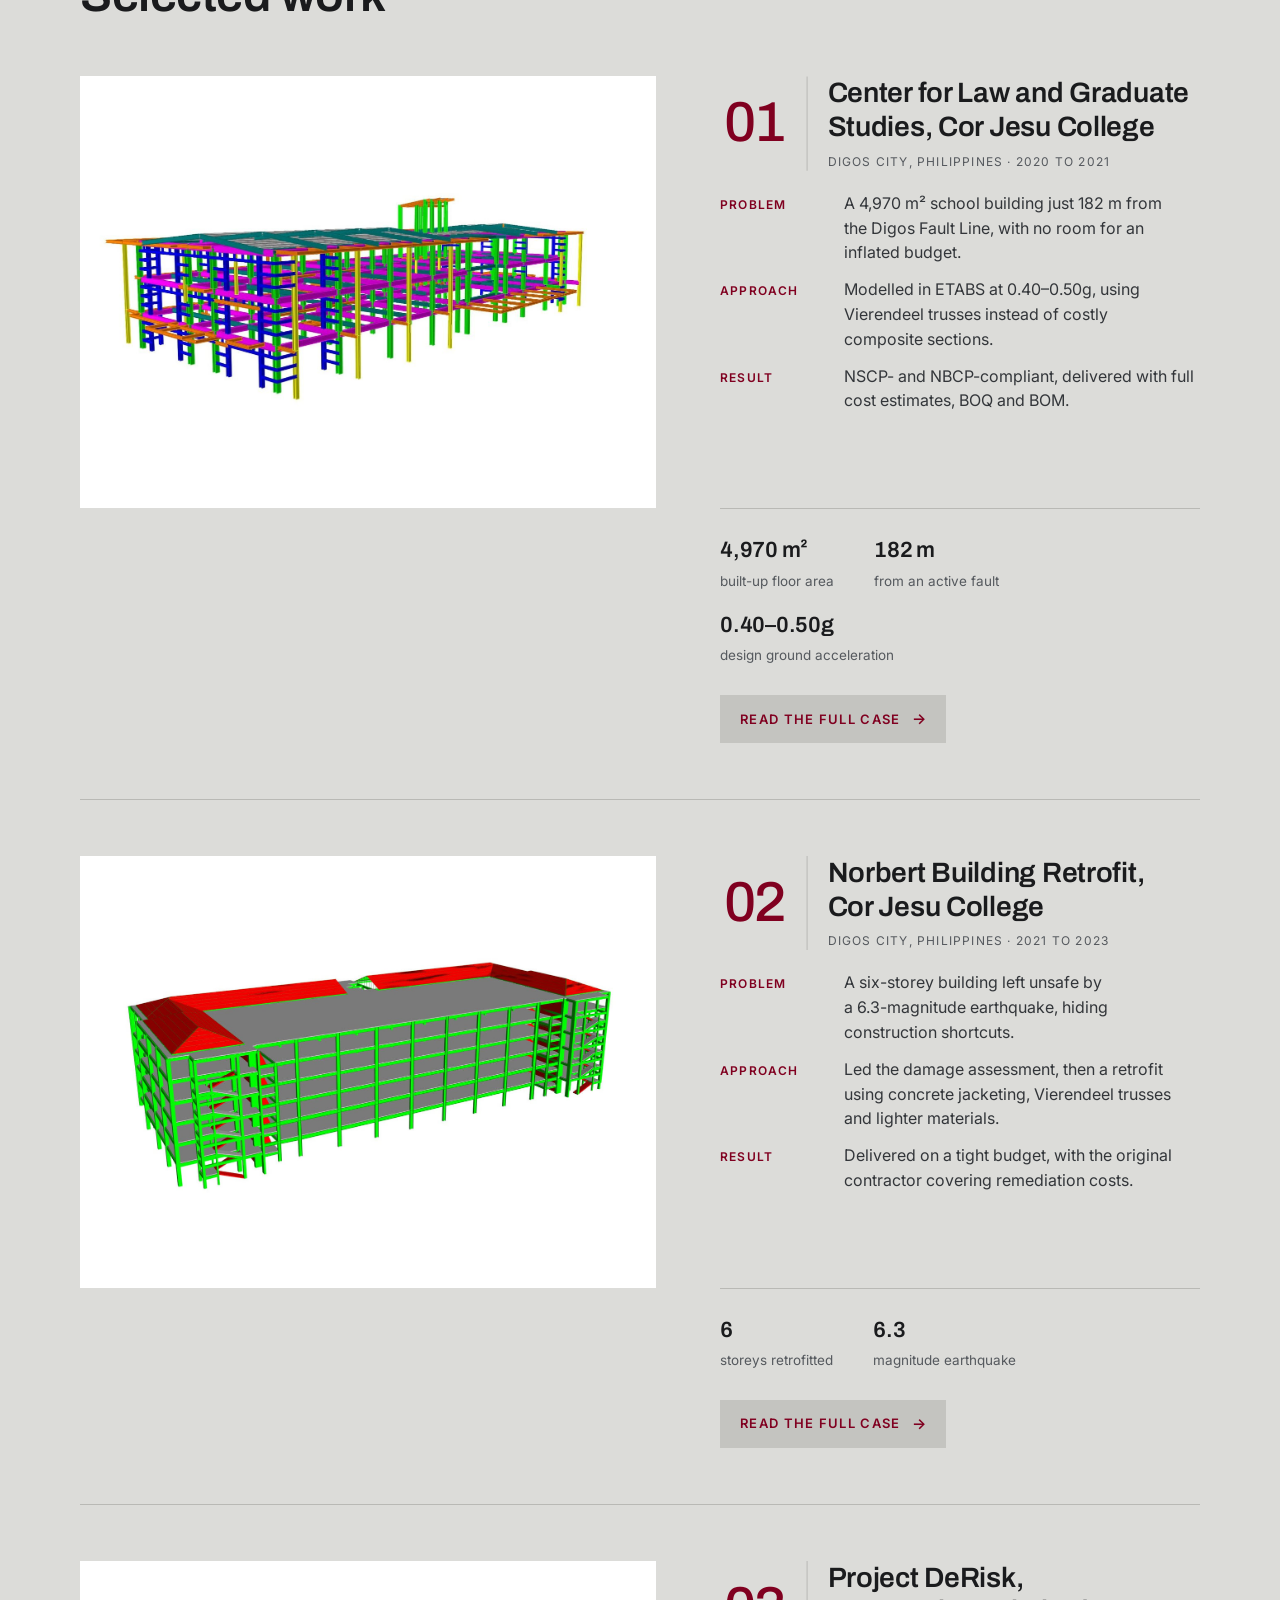
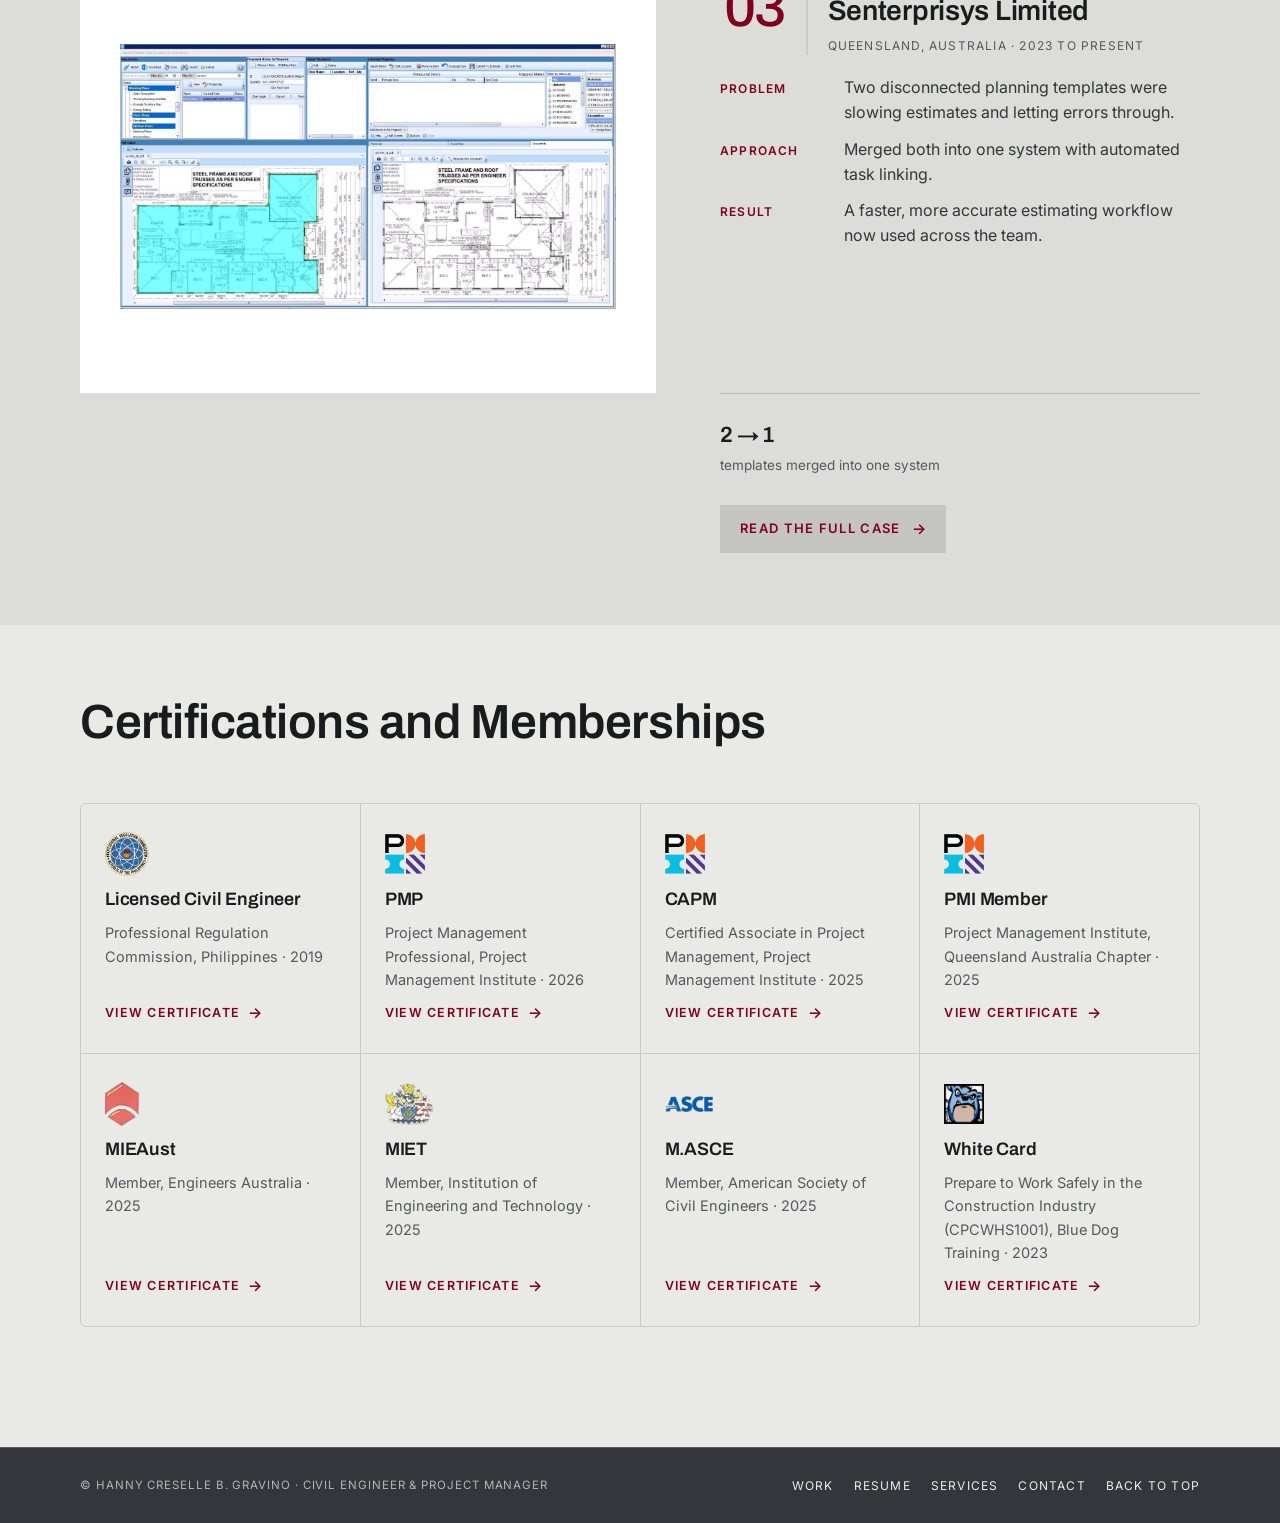
==== commit 6ef538d1: "Show the PRC licence as a redacted card sheet instead of "Certificate to follow" The Licensed Civil " ====
--- a/index.html
+++ b/index.html
@@ -269,7 +269,7 @@
       <h2 class="section-title">Certifications and Memberships</h2>
       <div class="quals cred-table">
         <ul class="cred-grid" aria-label="Certifications and memberships">
-          <li class="cred-cell cred-cell--pending"><div class="cred-static"><span class="cred-logo"><img src="assets/issuers/prc.png" alt="" width="44" height="44"></span><span class="cred-title">Licensed Civil Engineer</span><span class="cred-desc">Professional Regulation Commission, Philippines &middot; Reg.&nbsp;No.&nbsp;****</span><span class="cred-note">Certificate to follow</span></div></li>
+          <li class="cred-cell"><a class="cred-open" href="assets/certificates/prc.jpg" data-title="Professional Identification Card, Licensed Civil Engineer (PRC)" aria-haspopup="dialog"><span class="cred-logo"><img src="assets/issuers/prc.png" alt="" width="44" height="44"></span><span class="cred-title">Licensed Civil Engineer</span><span class="cred-desc">Professional Regulation Commission, Philippines &middot; 2019</span><span class="cred-view">View certificate</span></a></li>
           <li class="cred-cell"><a class="cred-open" href="assets/certificates/pmp.jpg" data-title="Project Management Professional (PMP)" aria-haspopup="dialog"><span class="cred-logo"><img src="assets/issuers/pmi.png" alt="" width="40" height="40"></span><span class="cred-title">PMP</span><span class="cred-desc">Project Management Professional, Project Management Institute &middot; 2026</span><span class="cred-view">View certificate</span></a></li>
           <li class="cred-cell"><a class="cred-open" href="assets/certificates/capm.jpg" data-title="Certified Associate in Project Management (CAPM)" aria-haspopup="dialog"><span class="cred-logo"><img src="assets/issuers/pmi.png" alt="" width="40" height="40"></span><span class="cred-title">CAPM</span><span class="cred-desc">Certified Associate in Project Management, Project Management Institute &middot; 2025</span><span class="cred-view">View certificate</span></a></li>
           <li class="cred-cell"><a class="cred-open" href="assets/certificates/pmi-member.jpg" data-title="Project Management Institute membership" aria-haspopup="dialog"><span class="cred-logo"><img src="assets/issuers/pmi.png" alt="" width="40" height="40"></span><span class="cred-title">PMI Member</span><span class="cred-desc">Project Management Institute, Queensland Australia Chapter &middot; 2025</span><span class="cred-view">View certificate</span></a></li>
--- a/styles.css
+++ b/styles.css
@@ -647,9 +647,6 @@
 }
 .cred-open:hover{background:var(--card-hover);}
 .cred-open:focus-visible{outline:3px solid var(--heading); outline-offset:-3px;}
-/* A credential without a document yet (the PRC licence): same layout as the linked tiles, not clickable. */
-.cred-static{display:flex; flex-direction:column; gap:10px; width:100%; padding:26px 24px 28px; color:var(--heading); --cred-logo:48px;}
-.cred-note{font-size:12.5px; font-weight:600; letter-spacing:0.1em; text-transform:uppercase; color:var(--ink-muted);}
 /* Issuer logo stacks above the title in a 48px row, left-aligned like the school logos on the Education tab. */
 .cred-open{--cred-logo:48px;}
 .cred-logo{flex:none; display:flex; align-items:center; height:var(--cred-logo);}
@@ -1187,3 +1184,118 @@
   .hb-js .hb .hb-reveal{opacity:1;}
   .hb *, .hb *::before, .hb *::after{animation:none !important; transition:none !important;}
 }
+
+/* Business projects: work by Hann Builders. One card per project plus one study dialog; the first card is featured. */
+.hb .hb-biz{display:grid; grid-template-columns:repeat(2, 1fr); gap:20px;}
+.hb .hb-bz{background:var(--hb-panel); border:1px solid var(--hb-line); border-radius:20px; overflow:hidden; display:grid; align-content:start;}
+.hb .hb-bz--featured{grid-column:1 / -1; grid-template-columns:1.05fr 1fr; align-items:stretch;}
+.hb .hb-bz-body{padding:28px 30px 30px; display:flex; flex-direction:column; align-items:flex-start; gap:14px; min-width:0;}
+.hb .hb-bz-credit{margin:0; font-size:12.5px; font-weight:600; letter-spacing:.06em; text-transform:uppercase; color:var(--hb-orange-deep);}
+.hb .hb-bz h3{font-size:clamp(22px, 2.2vw, 28px); line-height:1.15; margin:0;}
+.hb .hb-bz-summary{margin:0; color:var(--hb-ink-2); font-size:15.5px; max-width:52ch;}
+.hb .hb-bz-tags{list-style:none; margin:0; padding:0; display:flex; flex-wrap:wrap; gap:6px;}
+.hb .hb-bz-tags li{font-size:12.5px; font-weight:600; padding:5px 11px; border-radius:999px; background:var(--hb-stone); color:var(--hb-ink-2);}
+.hb .hb-bz-findings{width:100%; display:grid; grid-template-columns:1fr 1fr; gap:10px; margin-top:4px;}
+.hb .hb-bz-f{border:1px solid var(--hb-line); border-radius:14px; padding:14px 16px; background:var(--hb-bg); min-width:0;}
+.hb .hb-bz-f p{margin:0;}
+.hb .hb-bz-f-label{font-size:12.5px; color:var(--hb-ink-2); line-height:1.4;}
+.hb .hb-bz-f-label b{display:block; font-size:11.5px; letter-spacing:.08em; text-transform:uppercase; color:var(--hb-orange-deep);}
+.hb .hb-bz-f p.hb-bz-f-value{margin-top:8px; font-family:var(--font-display); font-weight:800; font-size:clamp(20px, 2vw, 24px); line-height:1.1; color:var(--hb-ink); font-variant-numeric:tabular-nums; overflow-wrap:anywhere;}
+.hb .hb-bz-f-note{font-size:12.5px; color:var(--hb-muted);}
+.hb .hb-bz-fine{margin:0; font-size:12.5px; color:var(--hb-muted);}
+.hb .hb-bz-open{margin-top:6px;}
+
+/* Model viewer: still image first, canvas wireframe once the model data has loaded. */
+.hb .hb-model{margin:0; display:flex; flex-direction:column; background:var(--hb-bg); min-width:0;}
+.hb .hb-model-stage{position:relative; aspect-ratio:3 / 2; width:100%; max-width:100%;}
+.hb .hb-model-poster, .hb .hb-model-canvas{position:absolute; inset:0; width:100%; height:100%; display:block;}
+.hb .hb-model-poster{object-fit:contain;}
+.hb .hb-model-canvas{cursor:grab; touch-action:pan-y;}
+.hb .hb-model-canvas:active{cursor:grabbing;}
+.hb .hb-model figcaption{display:flex; align-items:center; justify-content:space-between; gap:10px 16px; flex-wrap:wrap; padding:10px 16px 14px; font-size:12.5px; color:var(--hb-muted);}
+.hb .hb-model-toggle{min-height:36px; padding:6px 14px; border:1px solid var(--hb-line); border-radius:999px; background:var(--hb-panel); color:var(--hb-ink); font:600 12.5px var(--font-body); cursor:pointer;}
+.hb .hb-model-toggle:hover{border-color:var(--hb-ink-2);}
+.hb .hb-bz-media{display:flex; flex-direction:column; background:var(--hb-bg); min-width:0;}
+.hb .hb-bz-media .hb-bz-tags{padding:2px 16px 18px;}
+.hb .hb-bz--featured .hb-bz-media{border-right:1px solid var(--hb-line); justify-content:center;}
+.hb .hb-model-key{list-style:none; margin:0; padding:0; display:flex; flex-wrap:wrap; gap:6px 18px; font-size:13px; color:var(--hb-ink-2);}
+.hb .hb-model-key i{display:inline-block; width:18px; height:3px; margin-right:7px; vertical-align:middle; border-radius:2px;}
+.hb .hb-model-key .hb-key-steel{background:var(--hb-ink);}
+.hb .hb-model-key .hb-key-conc{background:#A79F94;}
+.hb .hb-model-key .hb-key-floor{height:10px; background:rgba(226, 98, 27, .18); border:1px solid rgba(226, 98, 27, .45);}
+
+/* Project study dialog */
+.hb .hb-study{width:min(960px, calc(100vw - 24px)); max-height:calc(100dvh - 24px); padding:0; border:0; border-radius:22px; background:var(--hb-bg); color:var(--hb-ink); box-shadow:0 24px 64px rgba(0, 0, 0, .3); overflow:hidden;}
+.hb .hb-study[open]{display:flex; flex-direction:column;}
+.hb .hb-study::backdrop{background:rgba(30, 33, 36, .62);}
+html:has(.hb-study[open]){overflow:hidden;}
+.hb .hb-study-head{display:flex; align-items:flex-start; justify-content:space-between; gap:16px; padding:22px 24px 18px; background:var(--hb-panel); border-bottom:1px solid var(--hb-line);}
+.hb .hb-study-head h2{font-size:clamp(20px, 2.4vw, 26px); line-height:1.15; margin-top:6px;}
+.hb .hb-study-close{flex:none; width:44px; height:44px; border:0; border-radius:50%; background:var(--hb-stone); color:var(--hb-ink); font-size:24px; line-height:1; cursor:pointer;}
+.hb .hb-study-close:hover{background:var(--hb-orange-soft);}
+.hb .hb-study-body{overflow-y:auto; padding:8px 24px 28px; display:grid; gap:4px;}
+.hb .hb-study-sec{display:grid; gap:14px; padding:22px 0; border-bottom:1px solid var(--hb-line); min-width:0;}
+.hb .hb-study-sec:last-child{border-bottom:0;}
+.hb .hb-study-sec > p{margin:0; color:var(--hb-ink-2); font-size:15px; max-width:68ch;}
+.hb .hb-study-sec > p.hb-study-note{font-size:13px; color:var(--hb-muted);}
+.hb .hb-study-h{font-size:19px; display:flex; align-items:baseline; gap:10px;}
+.hb .hb-study-n{font-size:14px; color:var(--hb-orange-deep);}
+.hb .hb-study-sec .hb-model{border:1px solid var(--hb-line); border-radius:16px; overflow:hidden;}
+.hb .hb-study-facts{margin:0; display:grid; grid-template-columns:repeat(2, 1fr); gap:10px;}
+.hb .hb-study-facts div{background:var(--hb-panel); border-radius:12px; padding:12px 14px; min-width:0;}
+.hb .hb-study-facts dt{font-size:12px; font-weight:600; letter-spacing:.06em; text-transform:uppercase; color:var(--hb-muted);}
+.hb .hb-study-facts dd{margin:4px 0 0; font-size:14.5px;}
+.hb .hb-cmp{display:grid; grid-template-columns:1fr 1fr; gap:14px;}
+.hb .hb-cmp-col{background:var(--hb-panel); border:1px solid var(--hb-line); border-radius:16px; padding:18px; display:grid; gap:10px; align-content:start; min-width:0;}
+.hb .hb-cmp-col p{margin:0;}
+.hb .hb-cmp-label{font-size:12px; font-weight:700; letter-spacing:.07em; text-transform:uppercase; color:var(--hb-orange-deep);}
+.hb .hb-cmp-basis{font-size:14.5px; color:var(--hb-ink-2);}
+.hb .hb-cmp-figs, .hb .hb-sum dl, .hb .hb-sum-breakdown dl{margin:0; display:grid; gap:6px;}
+.hb .hb-cmp-figs div, .hb .hb-sum dl div, .hb .hb-sum-breakdown dl div{display:flex; justify-content:space-between; align-items:baseline; gap:12px; font-size:14px;}
+.hb .hb-cmp-figs dt, .hb .hb-sum dt, .hb .hb-sum-breakdown dt{color:var(--hb-ink-2); min-width:0;}
+.hb .hb-cmp-figs dd, .hb .hb-sum dd, .hb .hb-sum-breakdown dd{margin:0; font-weight:600; font-variant-numeric:tabular-nums; white-space:nowrap;}
+.hb .hb-cmp-finding{font-size:15px; font-weight:600; color:var(--hb-ink); padding-top:10px; border-top:1px solid var(--hb-line);}
+.hb .hb-cmp-detail{font-size:13px; color:var(--hb-muted);}
+.hb .hb-sum{display:grid; grid-template-columns:repeat(3, 1fr); gap:12px;}
+.hb .hb-sum-col, .hb .hb-sum-breakdown > div{background:var(--hb-panel); border:1px solid var(--hb-line); border-radius:16px; padding:16px; min-width:0;}
+.hb .hb-sum-title{margin:0 0 10px; font-family:var(--font-display); font-weight:700; font-size:15px;}
+.hb .hb-sum dl div.hb-sum-total{padding-top:8px; border-top:1px solid var(--hb-line);}
+.hb .hb-sum-total dt, .hb .hb-sum-total dd{color:var(--hb-ink); font-weight:700;}
+.hb .hb-sum-breakdown{display:grid; grid-template-columns:1fr 1fr; gap:12px;}
+@media (max-width:900px){
+  .hb .hb-bz--featured{grid-template-columns:1fr;}
+  .hb .hb-bz--featured .hb-bz-media{border-right:0; border-bottom:1px solid var(--hb-line);}
+  .hb .hb-sum{grid-template-columns:1fr 1fr;}
+}
+@media (max-width:640px){
+  .hb .hb-biz, .hb .hb-study-facts, .hb .hb-sum-breakdown{grid-template-columns:1fr;}
+  .hb .hb-bz-findings, .hb .hb-cmp, .hb .hb-sum{grid-template-columns:1fr;}
+  .hb .hb-bz-body{padding:22px 20px 24px;}
+  .hb .hb-study-head{padding:18px 16px 14px;}
+  .hb .hb-study-body{padding:4px 16px 22px;}
+  .hb .hb-cmp-figs dd, .hb .hb-sum dd, .hb .hb-sum-breakdown dd{white-space:normal; text-align:right;}
+}
+
+/* Business project 2: preschool. Full-width card with the view on the right, quick facts and a drawing set in its study. */
+.hb .hb-bz--preschool{grid-column:1 / -1; grid-template-columns:1fr 1.05fr; align-items:stretch;}
+.hb .hb-bz--preschool .hb-bz-media{order:2; border-left:1px solid var(--hb-line); justify-content:center;}
+.hb .hb-pre-place{margin:-6px 0 0; font-size:14px; font-weight:600; color:var(--hb-ink-2);}
+.hb .hb-pre-facts{width:100%; margin:4px 0 0; display:grid; grid-template-columns:repeat(3, 1fr); gap:10px;}
+.hb .hb-pre-facts div{border:1px solid var(--hb-line); border-radius:14px; padding:12px 14px; background:var(--hb-bg); min-width:0;}
+.hb .hb-pre-facts dt{font-size:12px; color:var(--hb-ink-2);}
+.hb .hb-pre-facts dd{margin:6px 0 0; font-family:var(--font-display); font-weight:800; font-size:clamp(17px, 1.7vw, 20px); line-height:1.15; color:var(--hb-ink);}
+.hb .hb-pre-sheets{display:grid; grid-template-columns:1fr 1fr; gap:12px; align-items:start;}
+.hb .hb-pre-sheets figure{margin:0; background:var(--hb-panel); border:1px solid var(--hb-line); border-radius:14px; overflow:hidden; min-width:0;}
+.hb .hb-pre-sheets figure:last-child{grid-column:1 / -1;}
+.hb .hb-pre-sheets a{display:block;}
+.hb .hb-pre-sheets img{display:block; width:100%; height:auto;}
+.hb .hb-pre-sheets figcaption{padding:8px 12px 10px; font-size:12.5px; color:var(--hb-muted); border-top:1px solid var(--hb-line);}
+@media (max-width:900px){
+  .hb .hb-bz--preschool{grid-template-columns:1fr;}
+  .hb .hb-bz--preschool .hb-bz-media{order:0; border-left:0; border-bottom:1px solid var(--hb-line);}
+}
+@media (max-width:640px){
+  .hb .hb-pre-facts{grid-template-columns:1fr 1fr 1fr; gap:8px;}
+  .hb .hb-pre-facts div{padding:10px;}
+  .hb .hb-pre-sheets{grid-template-columns:1fr;}
+}
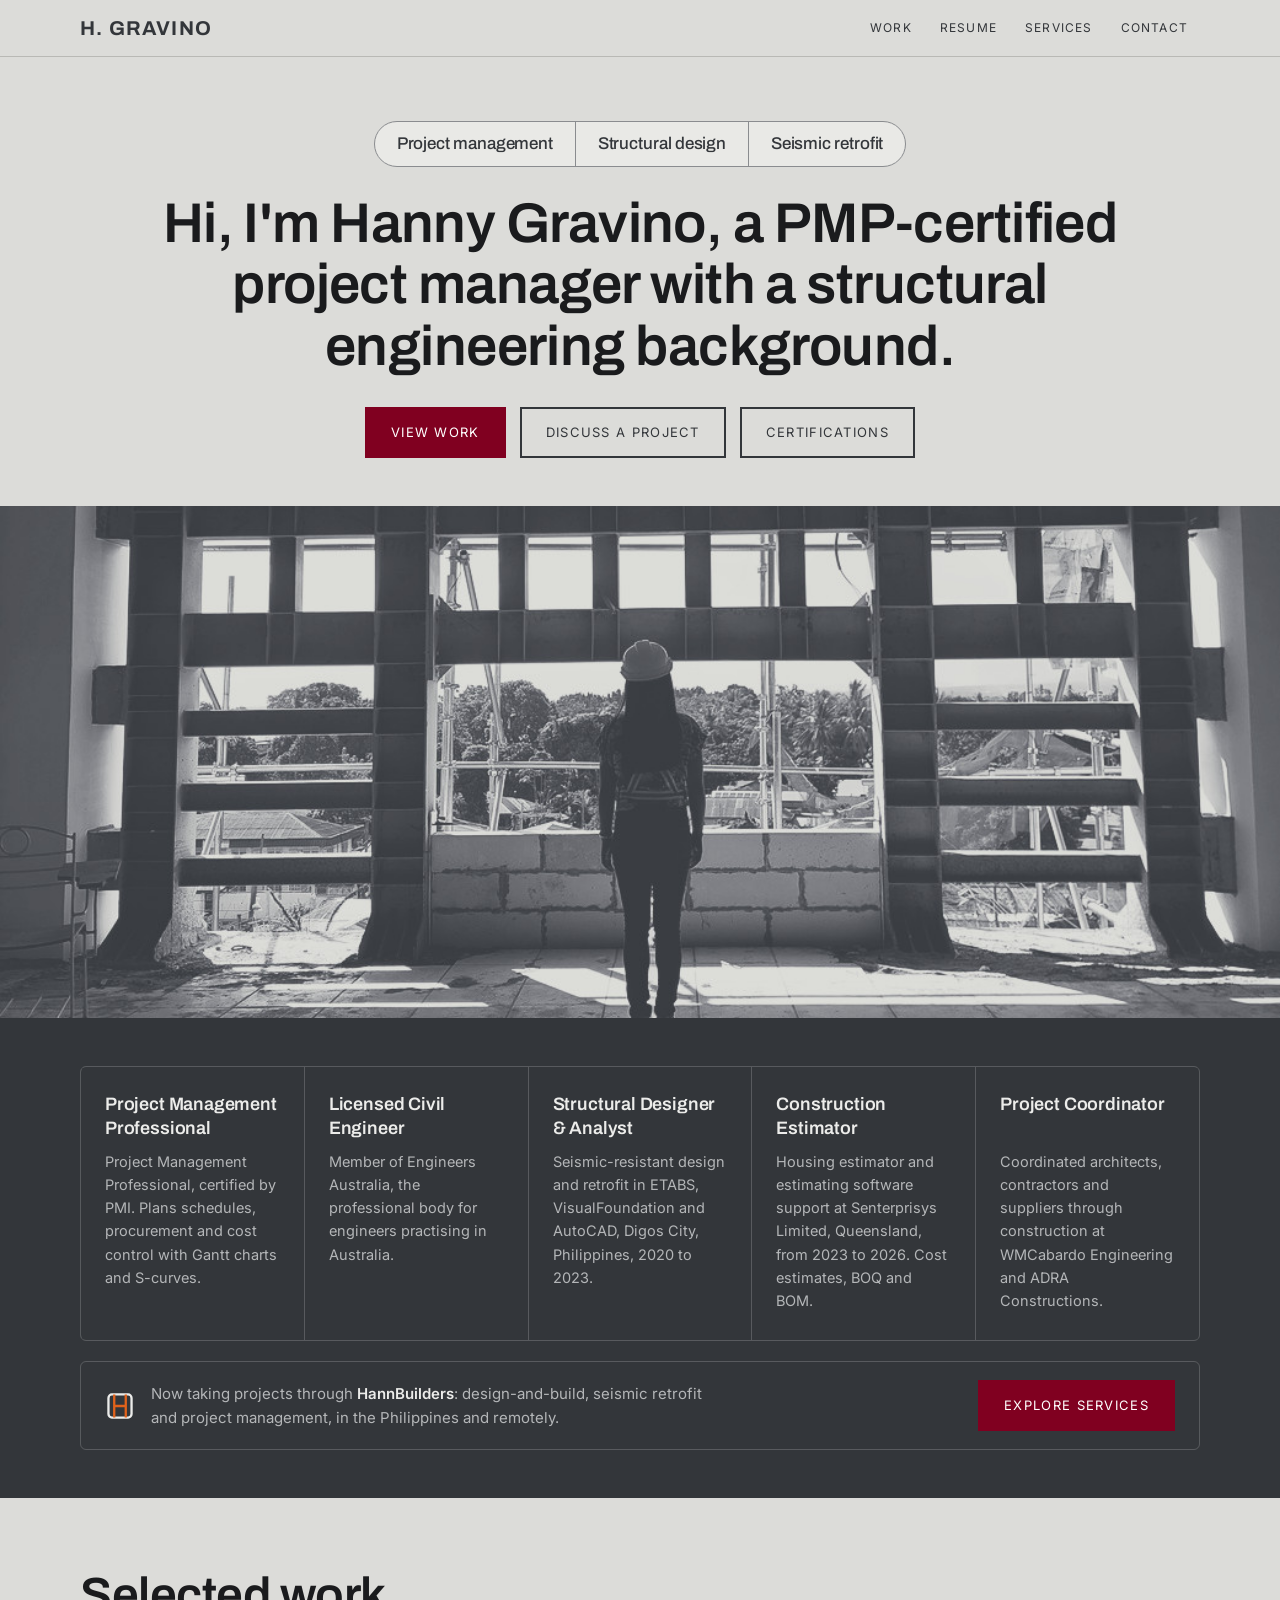
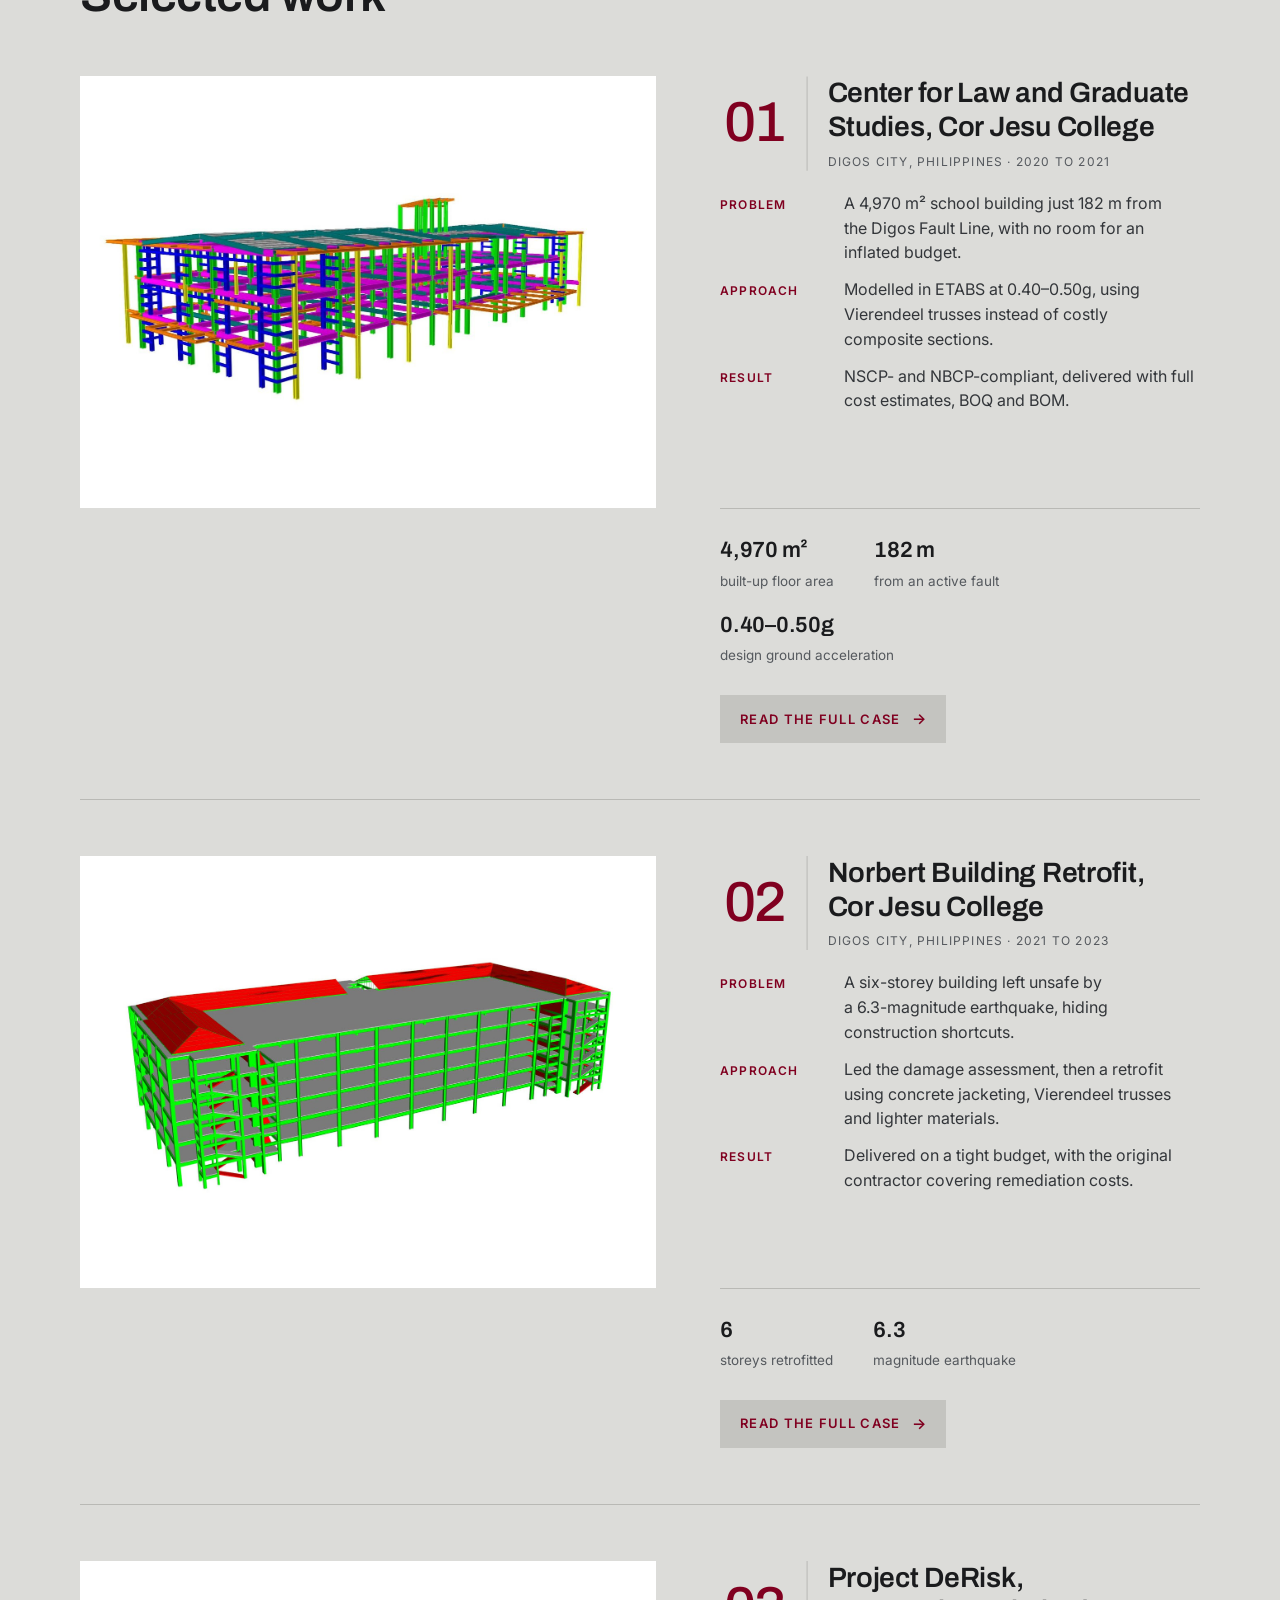
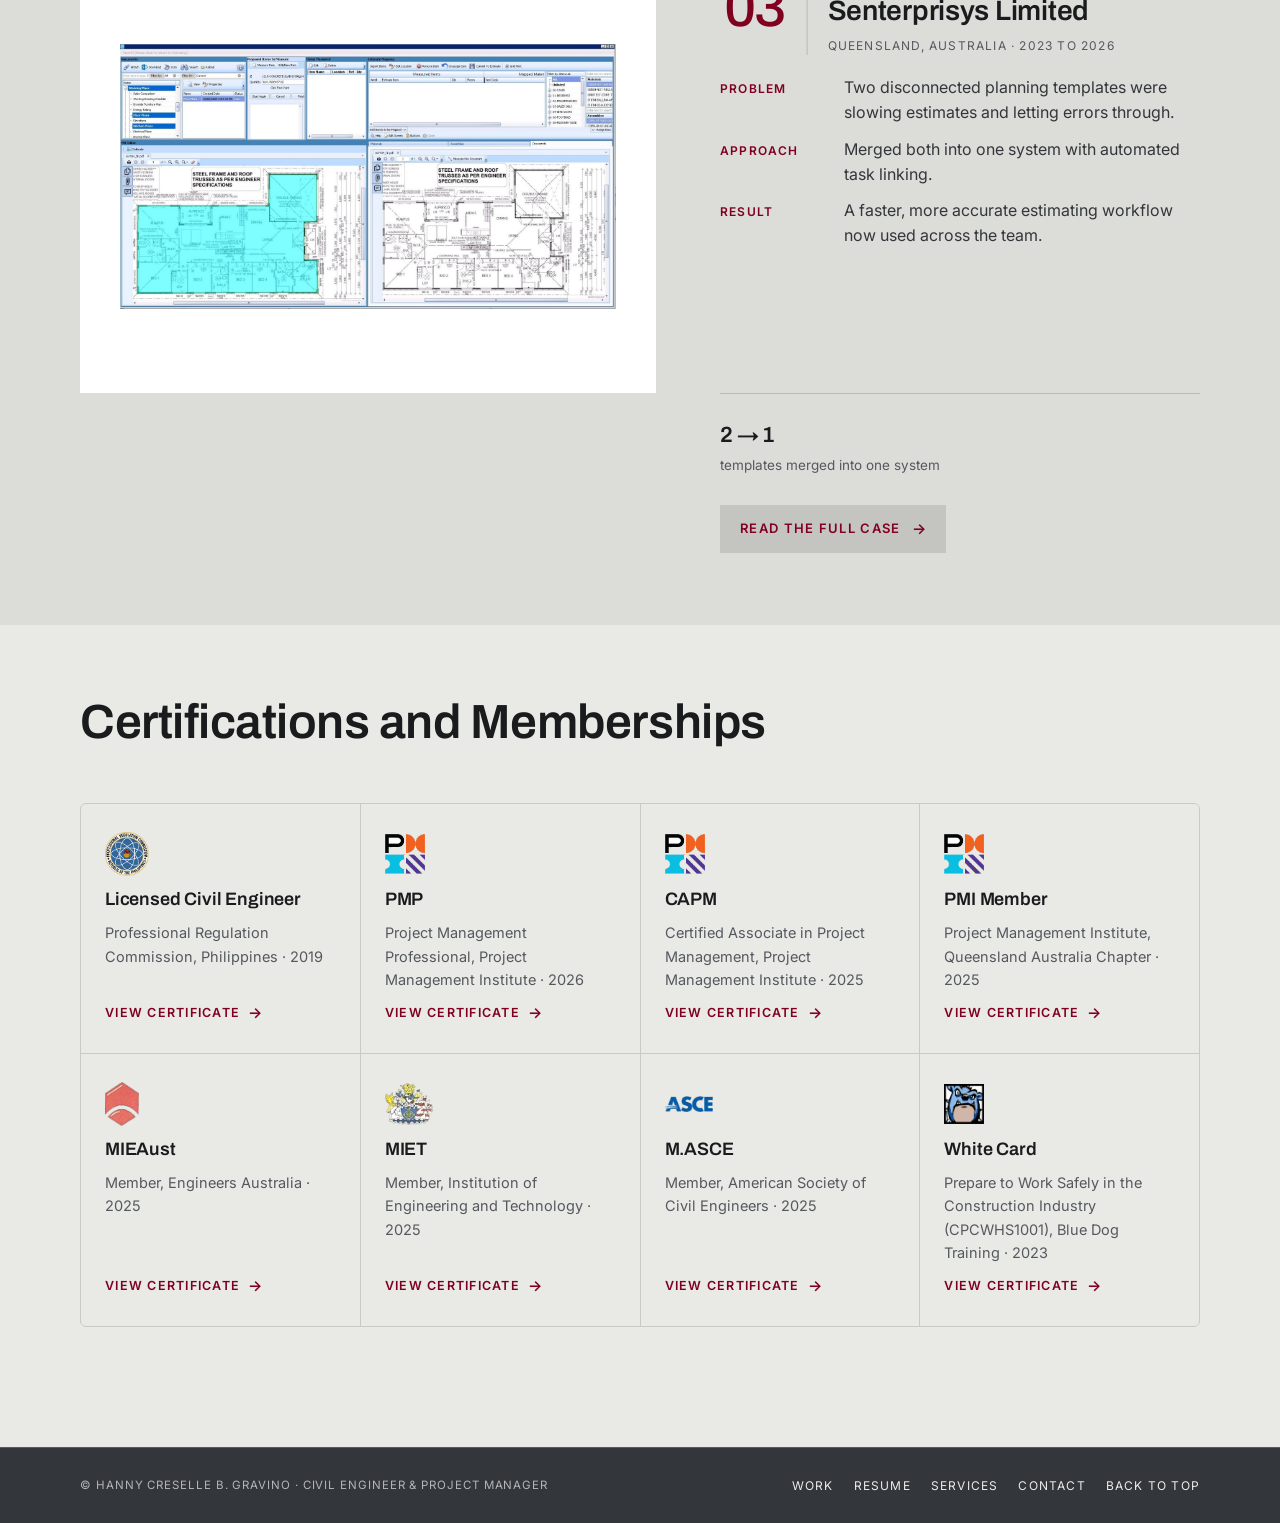
==== commit 03914478: "Update the resume for HannBuilders and the master's degree Hanny left Senterprisys in March 2026 to " ====
--- a/index.html
+++ b/index.html
@@ -117,7 +117,7 @@
         <li class="stat"><div class="num">Project Management Professional</div><div class="cap">Project Management Professional, certified by PMI. Plans schedules, procurement and cost control with Gantt charts and S-curves.</div></li>
         <li class="stat"><div class="num">Licensed Civil Engineer</div><div class="cap">Member of Engineers Australia, the professional body for engineers practising in Australia.</div></li>
         <li class="stat"><div class="num">Structural Designer &amp; Analyst</div><div class="cap">Seismic-resistant design and retrofit in ETABS, VisualFoundation and AutoCAD, Digos City, Philippines, 2020 to 2023.</div></li>
-        <li class="stat"><div class="num">Construction Estimator</div><div class="cap">Housing estimator and estimating software support at Senterprisys Limited, Queensland, since 2023. Cost estimates, BOQ and BOM.</div></li>
+        <li class="stat"><div class="num">Construction Estimator</div><div class="cap">Housing estimator and estimating software support at Senterprisys Limited, Queensland, from 2023 to 2026. Cost estimates, BOQ and BOM.</div></li>
         <li class="stat"><div class="num">Project Coordinator</div><div class="cap">Coordinated architects, contractors and suppliers through construction at WMCabardo Engineering and ADRA Constructions.</div></li>
       </ul>
       <div class="quals-cta">
@@ -232,7 +232,7 @@
                 <span class="case-num" aria-hidden="true">03</span>
                 <div class="case-heading">
                   <h3>Project DeRisk, Senterprisys Limited</h3>
-                  <p class="case-meta">Queensland, Australia &middot; 2023 to present</p>
+                  <p class="case-meta">Queensland, Australia &middot; 2023 to 2026</p>
                 </div>
               </div>
               <div class="case-story">
